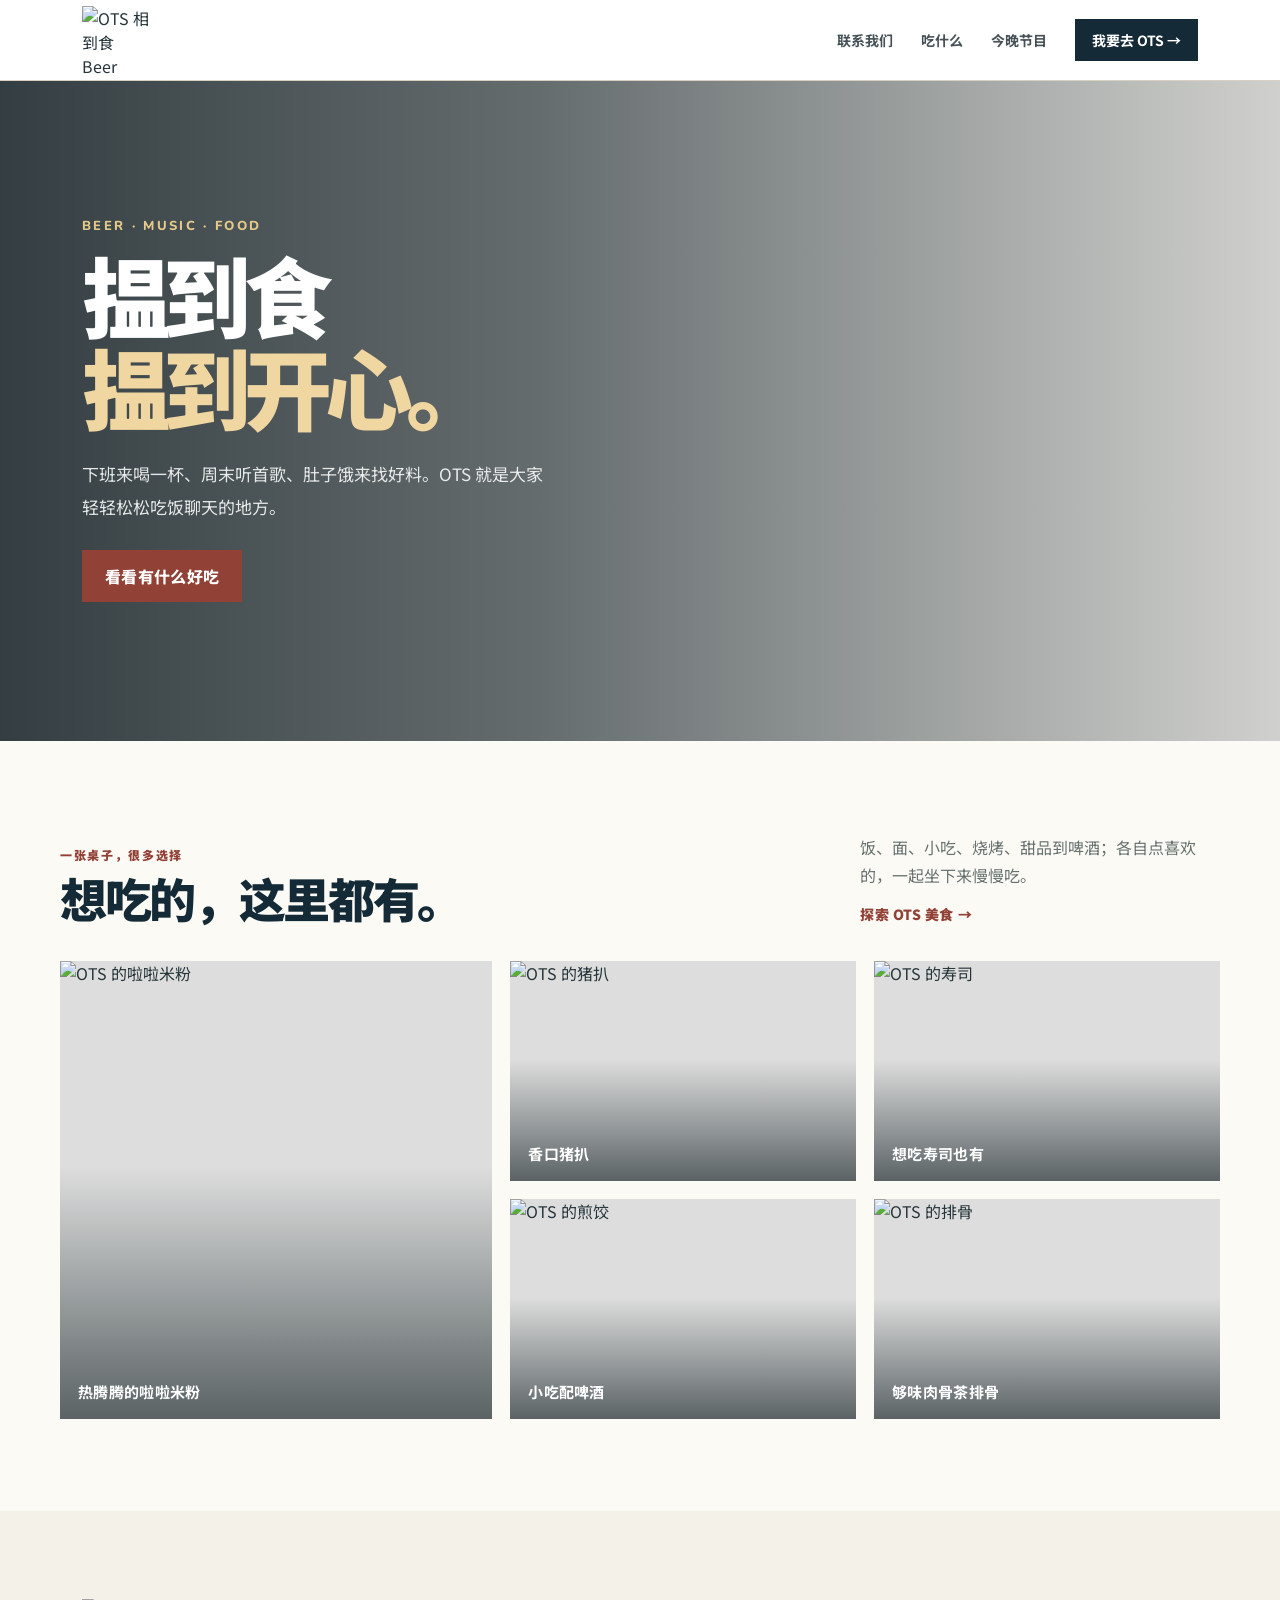
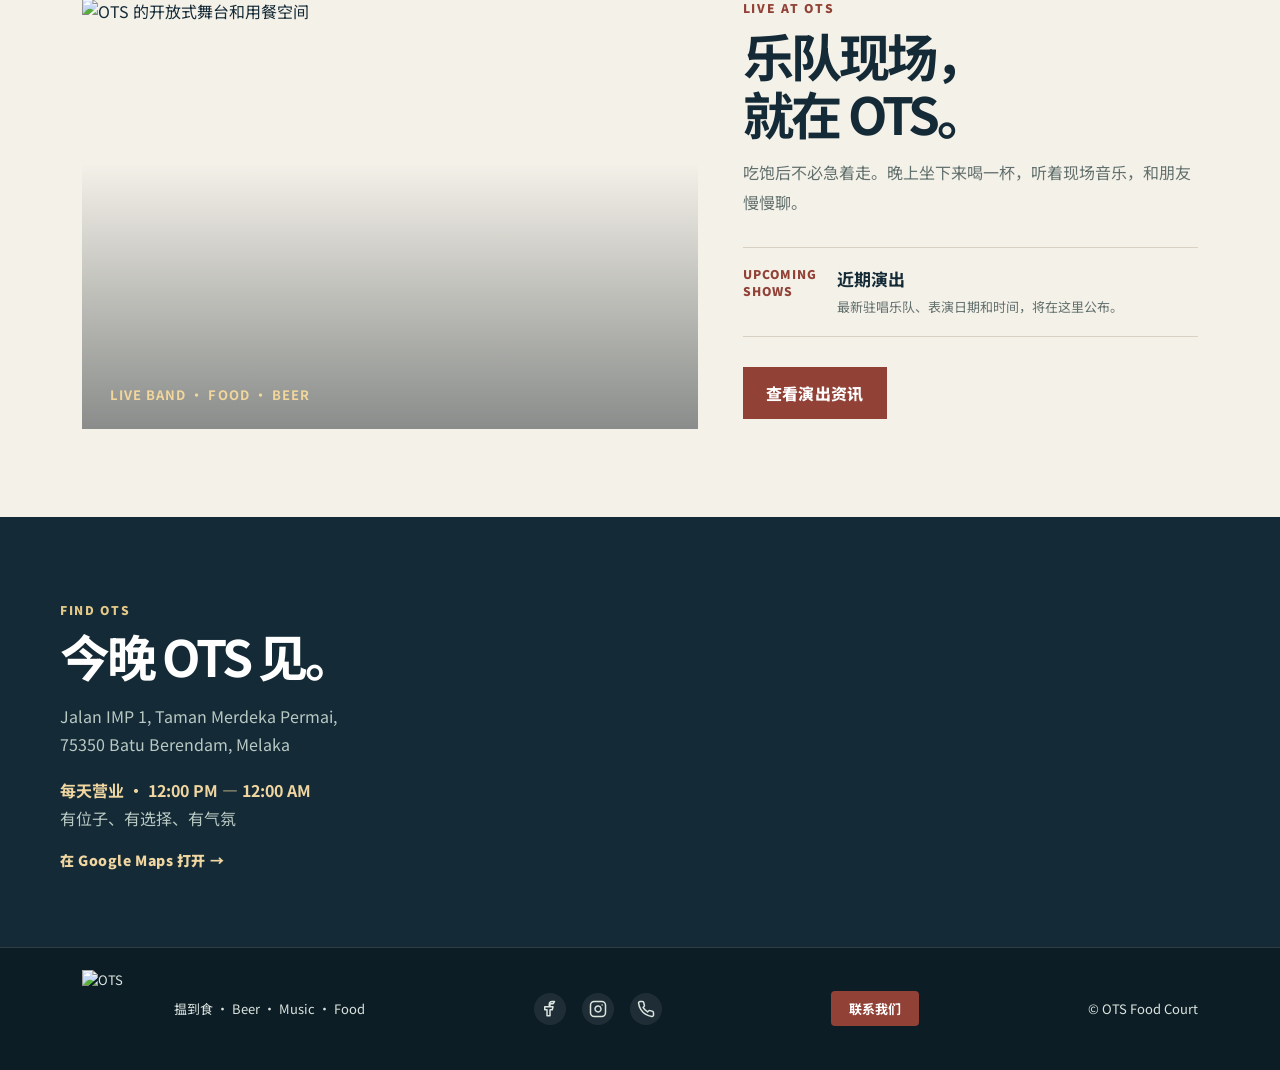
==== index.html @ ab7b9fbd "Add files via upload" ====
<!doctype html>
<html lang="zh-Hans">
<head>
  <meta charset="utf-8">
  <meta name="viewport" content="width=device-width, initial-scale=1">
  <meta name="description" content="OTS 揾到食 — Beer · Music · Food. Batu Berendam, Melaka.">
  <title>OTS 揾到食 | Beer · Music · Food</title>
  <link rel="preconnect" href="https://fonts.googleapis.com">
  <link rel="preconnect" href="https://fonts.gstatic.com" crossorigin>
  <link href="https://fonts.googleapis.com/css2?family=Noto+Sans+SC:wght@400;500;700;900&family=Nunito:wght@600;700;800;900&display=swap" rel="stylesheet">
  <style>
    :root{--navy:#142a36;--wine:#914136;--gold:#c69b58;--cream:#fcfaf5;--text:#26353a;--line:#d8d1c3}*{box-sizing:border-box}html{scroll-behavior:smooth}body{margin:0;background:var(--cream);color:var(--text);font-family:'Noto Sans SC','Nunito',sans-serif}a{text-decoration:none;color:inherit}.wrap{max-width:1160px;margin:auto;padding:0 22px}.top{background:#fff;border-bottom:1px solid var(--line)}.note{display:none}.nav{height:80px;display:flex;align-items:center;justify-content:space-between}.brand{width:118px;height:70px;overflow:hidden;display:block}.brand img{width:100%;height:100%;object-fit:cover;object-position:center 54%;mix-blend-mode:multiply}.links{display:flex;align-items:center;gap:28px;font-size:14px;font-weight:700;color:#465257}.visit{padding:11px 17px;background:var(--navy);color:#fff;transition:background .2s}.visit:hover{background:var(--wine)}.hero{min-height:660px;position:relative;display:flex;align-items:center;overflow:hidden;background:linear-gradient(90deg,rgba(8,21,27,.82) 0%,rgba(8,21,27,.62) 42%,rgba(8,21,27,.18) 100%),url('assets/ots-hero.webp') center/cover no-repeat}.hero-grid{width:100%;display:block}.hero-copy{max-width:665px;color:#fff;padding:65px 0}.hero-copy h1{margin:15px 0 0;font-size:clamp(54px,7vw,88px);line-height:1.04;letter-spacing:-.08em;font-weight:900;color:#fff}.hero-copy h1 span{color:#f0d6a0}.hero-copy p{font-size:17px;line-height:1.9;max-width:465px;margin:27px 0;color:rgba(255,255,255,.87)}.tagline{font:800 13px/1 'Nunito',sans-serif;letter-spacing:.18em;color:#e5c989}.tagline i{color:#e5c989;font-style:normal}.action{display:inline-block;padding:14px 23px;background:var(--wine);color:#fff;font-weight:800;letter-spacing:.02em}.action:hover{background:#af5143}.hero-photo{display:none}.section{padding:92px 0}.section-head{display:flex;align-items:end;justify-content:space-between;gap:25px;margin-bottom:34px}.kicker{font-size:12px;font-weight:900;color:var(--wine);letter-spacing:.14em}.section h2{font-size:clamp(32px,4vw,47px);line-height:1.2;letter-spacing:-.05em;margin:7px 0 0;font-weight:900;color:var(--navy)}.section-head p{max-width:360px;margin:0;color:#667270;line-height:1.75}.food-grid{display:grid;grid-template-columns:1.25fr 1fr 1fr;grid-template-rows:220px 220px;gap:18px}.food-card{position:relative;overflow:hidden;background:#ddd}.food-card:first-child{grid-row:span 2}.food-card img{height:100%;width:100%;object-fit:cover;transition:transform .35s}.food-card:hover img{transform:scale(1.04)}.food-card:after{content:'';position:absolute;inset:0;background:linear-gradient(0deg,rgba(10,23,27,.62),transparent 55%)}.food-card b{position:absolute;z-index:1;bottom:0;left:0;color:#fff;padding:17px 18px;font-size:15px;letter-spacing:.02em}.band{padding:62px 0;background:var(--navy);color:white;overflow:hidden}.band-inner{display:flex;justify-content:space-between;align-items:center;gap:30px}.band h2{font-size:clamp(31px,4vw,49px);line-height:1.14;margin:0;letter-spacing:-.06em}.band p{margin:12px 0 0;color:#bcd0cc;font-size:15px}.notes{display:flex;gap:12px;align-items:center;font:800 19px 'Nunito',sans-serif;white-space:nowrap;color:#eed49a}.notes span{font-size:22px;color:var(--gold)}.info{background:#f1eee6}.info-grid{display:grid;grid-template-columns:1fr 1fr 1fr;gap:18px}.info-card{background:var(--cream);border-top:3px solid var(--gold);padding:27px;min-height:190px}.info-card .icon{font:800 13px 'Nunito',sans-serif;letter-spacing:.1em;color:var(--wine)}.info-card h3{margin:15px 0 8px;font-size:20px;color:var(--navy)}.info-card p{margin:0;line-height:1.7;font-size:14px;color:#53615f}.info-card a{text-decoration:underline;font-weight:700;color:var(--wine)}footer{background:var(--navy);color:#dbe4df;padding:31px 0}.footer-inner{display:flex;justify-content:space-between;align-items:center;gap:18px;font-size:13px}.footer-logo{height:62px;width:103px;overflow:hidden;background:#fff}.footer-logo img{width:100%;height:100%;object-fit:cover;object-position:center 55%;mix-blend-mode:screen}@media(max-width:720px){.links a:not(.visit){display:none}.nav{height:75px}.brand{width:106px;height:62px}.hero{min-height:590px;background-position:58% center}.hero-copy{padding:50px 0}.hero-copy h1{font-size:61px}.section{padding:62px 0}.section-head{display:block}.section-head p{margin-top:16px}.food-grid{grid-template-columns:1fr 1fr;grid-template-rows:220px 160px 160px}.food-card:first-child{grid-column:span 2;grid-row:auto}.band{padding:48px 0}.band-inner{display:block}.notes{margin-top:22px}.info-grid{grid-template-columns:1fr}.footer-inner{display:block}.footer-inner span{display:block;margin-top:8px}}
    .food-more{margin-top:30px;display:flex;justify-content:space-between;align-items:center;gap:20px;padding-top:25px;border-top:1px solid var(--line)}.food-more p{margin:0;color:#63716e;font-size:14px}.text-link{font-size:14px;font-weight:900;color:var(--wine);letter-spacing:.04em}.text-link:hover{text-decoration:underline}.music-feature{background:var(--navy);color:#fff}.music-layout{display:grid;grid-template-columns:1.05fr .95fr;min-height:510px}.music-photo{position:relative;min-height:400px;overflow:hidden}.music-photo img{width:100%;height:100%;object-fit:cover}.music-photo:after{content:'';position:absolute;inset:0;background:linear-gradient(0deg,rgba(7,18,23,.45),transparent 62%)}.music-caption{position:absolute;z-index:1;bottom:25px;left:28px;font-size:13px;font-weight:700;letter-spacing:.08em;color:#f2d69c}.music-copy{display:flex;flex-direction:column;justify-content:center;padding:65px 10%}.music-copy .kicker{color:#e5c989}.music-copy h2{font-size:clamp(34px,4vw,52px);line-height:1.15;letter-spacing:-.06em;margin:11px 0 18px}.music-copy p{line-height:1.85;color:#c4d0cc;margin:0 0 28px}.music-copy .action{align-self:flex-start;background:#c69b58;color:var(--navy)}.music-copy .action:hover{background:#ead4a5}.map-footer{background:#eef0ea}.map-layout{display:grid;grid-template-columns:.85fr 1.15fr;min-height:430px}.map-copy{padding:66px max(22px,calc((100vw - 1160px)/2)) 58px; padding-right:50px;display:flex;flex-direction:column;justify-content:center}.map-copy h2{font-size:clamp(34px,4vw,50px);line-height:1.15;letter-spacing:-.06em;margin:9px 0 18px;color:var(--navy)}.map-copy p{line-height:1.75;color:#596763;margin:0 0 18px}.map-copy strong{color:var(--navy)}.map-frame{min-height:430px}.map-frame iframe{display:block;width:100%;height:100%;min-height:430px;border:0}.site-footer{background:var(--navy);color:#dbe4df;padding:27px 0}
    .site-footer .footer-inner{max-width:1160px;margin:auto;padding:0 22px;display:flex;justify-content:space-between;align-items:center;gap:18px;font-size:13px}.footer-brand{display:flex;align-items:center;gap:14px}.footer-social{display:flex;gap:16px;align-items:center}.social-link{display:inline-flex;align-items:center;justify-content:center;width:32px;height:32px;border-radius:50%;background:rgba(255,255,255,.08);transition:background .2s,transform .2s}.social-link:hover{background:rgba(255,255,255,.18);transform:scale(1.1)}.social-link svg{width:18px;height:18px}.contact-btn{display:inline-block;padding:8px 18px;background:var(--wine);color:#fff;font-size:13px;font-weight:700;border-radius:4px;transition:background .2s,transform .2s}.contact-btn:hover{background:#af5143;transform:translateY(-1px)}@media(max-width:720px){.food-more{align-items:flex-start;flex-direction:column}.music-layout,.map-layout{grid-template-columns:1fr}.music-copy{padding:55px 22px}.music-photo{min-height:330px}.map-copy{padding:55px 22px}.map-frame,.map-frame iframe{min-height:350px}.site-footer .footer-inner{display:flex;flex-direction:column;align-items:flex-start;gap:14px}.site-footer .footer-inner span{display:block;margin-top:8px}.footer-social{margin-top:4px}.contact-btn{margin-top:4px}}
    .music-feature{padding:88px 0;background:#f4f1e9;color:var(--navy)}.music-layout{max-width:1160px;margin:auto;padding:0 22px;grid-template-columns:1.15fr .85fr;gap:45px;min-height:0}.music-photo{min-height:430px}.music-copy{padding:0;display:block}.music-copy .kicker{color:var(--wine)}.music-copy h2{color:var(--navy);margin:10px 0 15px}.music-copy>p{color:#62706d;margin-bottom:25px}.music-copy .action{background:var(--wine);color:#fff;margin-top:30px}.music-copy .action:hover{background:var(--navy)}.event-list{border-top:1px solid var(--line);margin:30px 0 0}.event-item{display:grid;grid-template-columns:78px 1fr;gap:16px;padding:18px 0;border-bottom:1px solid var(--line)}.event-date{font-size:12px;font-weight:900;line-height:1.4;color:var(--wine);letter-spacing:.08em}.event-item h3{font-size:17px;margin:0 0 5px}.event-item p{font-size:13px;line-height:1.65;color:#62706d;margin:0}.section-head p .text-link{display:block;width:max-content;margin-top:13px}.map-footer{background:var(--navy)}.map-layout{grid-template-columns:.9fr 1.1fr}.map-copy h2{color:#fff}.map-copy p{color:#b9c9c3}.map-copy strong{color:#f0d6a0}.map-copy .kicker{color:#e5c989}.map-copy .text-link{color:#f0d6a0}.site-footer{background:#0d1d25;border-top:1px solid rgba(255,255,255,.14);padding:22px 0}.brand{width:68px;height:68px}.brand img{object-fit:contain;object-position:center;mix-blend-mode:normal}.footer-logo{width:78px;height:78px;background:transparent;overflow:visible}.footer-logo img{width:100%;height:100%;object-fit:contain;object-position:center;mix-blend-mode:normal!important}@media(max-width:720px){.brand{width:56px;height:56px}.music-feature{padding:60px 0}.music-layout{grid-template-columns:1fr;gap:30px}.music-photo{min-height:300px}.map-layout{grid-template-columns:1fr}.map-copy{padding:55px 22px}.map-frame,.map-frame iframe{min-height:350px}}
  </style>
</head>
<body>
  <header class="top" id="top">
    <div class="note">今天吃什么？来 OTS，大家揾到食！</div>
      <nav class="wrap nav">
        <a class="brand" href="#top" aria-label="OTS 揾到食">
          <img src="assets/ots-logo.png" alt="OTS 相到食 Beer Music Food">
        </a>
        <div class="links">
          <a href="contact.html">联系我们</a>
          <a href="#eat">吃什么</a>
          <a href="#vibes">今晚节目</a>
          <a class="visit" href="#find-us">我要去 OTS →</a>
        </div>
      </nav>
  </header>
  <main>
    <section class="hero"><div class="wrap hero-grid"><div class="hero-copy"><div class="tagline">BEER <i>·</i> MUSIC <i>·</i> FOOD</div><h1>揾到食<br><span>揾到开心。</span></h1><p>下班来喝一杯、周末听首歌、肚子饿来找好料。OTS 就是大家轻轻松松吃饭聊天的地方。</p><a class="action" href="#eat">看看有什么好吃</a></div><div class="hero-photo"><img src="https://lh3.googleusercontent.com/gps-cs-s/AHRPTWlxukBYQrbkqGFD1in56XNy8MVJnAfPngiOCVljeOxRqUBcQNX7Rr7zFG1txV2CgzL-0SYhvJ23G_VuZYo5z38P6uiOi8D_GfpE5IbSuiEyXQa51Egze5XdM8pTa1IWuCgRcRVZu_rxv0E=s1360-w1360-h1020-rw" alt="OTS Food Court 开放式用餐环境"><div class="photo-label">今晚，约在 OTS！</div></div></div></section>
    <section class="section wrap" id="eat"><div class="section-head"><div><div class="kicker">一张桌子，很多选择</div><h2>想吃的，这里都有。</h2></div><p>饭、面、小吃、烧烤、甜品到啤酒；各自点喜欢的，一起坐下来慢慢吃。<a class="text-link" href="food.html">探索 OTS 美食 →</a></p></div><div class="food-grid"><article class="food-card"><img src="https://chiefeater.com/wp-content/uploads/2023/11/ots_trading_foodcourt_nov2023_taikweefatt_03.jpg" alt="OTS 的啦啦米粉"><b>热腾腾的啦啦米粉</b></article><article class="food-card"><img src="https://chiefeater.com/wp-content/uploads/2023/11/ots_trading_foodcourt_nov2023_taikweefatt_04.jpg" alt="OTS 的猪扒"><b>香口猪扒</b></article><article class="food-card"><img src="assets/ots-sushi.webp" alt="OTS 的寿司"><b>想吃寿司也有</b></article><article class="food-card"><img src="https://chiefeater.com/wp-content/uploads/2023/11/ots_trading_foodcourt_nov2023_taikweefatt_06.jpg" alt="OTS 的煎饺"><b>小吃配啤酒</b></article><article class="food-card"><img src="https://chiefeater.com/wp-content/uploads/2023/11/ots_trading_foodcourt_nov2023_taikweefatt_07.jpg" alt="OTS 的排骨"><b>够味肉骨茶排骨</b></article></div></section>
    <section class="music-feature" id="vibes"><div class="music-layout"><div class="music-photo"><img src="assets/ots-band.png" alt="OTS 的开放式舞台和用餐空间"><div class="music-caption">LIVE BAND · FOOD · BEER</div></div><div class="music-copy"><div class="kicker">LIVE AT OTS</div><h2>乐队现场，<br>就在 OTS。</h2><p>吃饱后不必急着走。晚上坐下来喝一杯，听着现场音乐，和朋友慢慢聊。</p><div class="event-list"><div class="event-item"><div class="event-date">UPCOMING<br>SHOWS</div><div><h3>近期演出</h3><p>最新驻唱乐队、表演日期和时间，将在这里公布。</p></div></div></div><a class="action" href="music.html">查看演出资讯</a></div></div></section>
    <section class="map-footer" id="find-us"><div class="map-layout"><div class="map-copy"><div class="kicker">FIND OTS</div><h2>今晚 OTS 见。</h2><p>Jalan IMP 1, Taman Merdeka Permai,<br>75350 Batu Berendam, Melaka</p><p><strong>每天营业 · 12:00 PM — 12:00 AM</strong><br>有位子、有选择、有气氛</p><a class="text-link" href="https://maps.app.goo.gl/Sji7okdZKGk3TTWt8" target="_blank" rel="noopener">在 Google Maps 打开 →</a></div><div class="map-frame"><iframe src="https://www.google.com/maps/embed?pb=!1m18!1m12!1m3!1d3623.3712320043346!2d102.24365250000001!3d2.2484428999999997!2m3!1f0!2f0!3f0!3m2!1i1024!2i768!4f13.1!3m3!1m2!1s0x31d1f183f829afeb%3A0x82493affce638ac2!2sOTS%20Food%20Court%20Trading%20Merdeka%20Permai%20Sdn.%20Bhd.!5e1!3m2!1sen!2smy!4v1784203402226!5m2!1sen!2smy" title="OTS Food Court Location" allowfullscreen loading="lazy" referrerpolicy="strict-origin-when-cross-origin"></iframe></div></div></section>
  </main>
  <footer class="site-footer">
  <div class="footer-inner">
    <div class="footer-brand">
      <div class="footer-logo"><img src="assets/ots-logo.png" alt="OTS"></div>
      <span>揾到食 · Beer · Music · Food</span>
    </div>
    <div class="footer-social">
      <a class="social-link" href="https://www.facebook.com/OtsFoodFactory" target="_blank" rel="noopener" aria-label="Facebook">
        <svg xmlns="http://www.w3.org/2000/svg" width="20" height="20" viewBox="0 0 24 24" fill="none" stroke="#dbe4df" stroke-width="2" stroke-linecap="round" stroke-linejoin="round">
          <path d="M18 2h-3a4 4 0 0 0-4 4v3H5v4h3v8h4v-8h3l1-4h-4V6a1 1 0 0 1 1-1h3z"/>
        </svg>
      </a>
      <a class="social-link" href="https://www.instagram.com/ots_foodfactory/" target="_blank" rel="noopener" aria-label="Instagram">
        <svg xmlns="http://www.w3.org/2000/svg" width="20" height="20" viewBox="0 0 24 24" fill="none" stroke="#dbe4df" stroke-width="2" stroke-linecap="round" stroke-linejoin="round">
          <rect x="2" y="2" width="20" height="20" rx="5" ry="5"/>
          <path d="M16 11.37A4 4 0 1 1 12.63 8 4 4 0 0 1 16 11.37z"/>
          <line x1="17.5" y1="6.5" x2="17.51" y2="6.5"/>
        </svg>
      </a>
      <a class="social-link" href="tel:+60166655996" aria-label="Phone">
        <svg xmlns="http://www.w3.org/2000/svg" width="20" height="20" viewBox="0 0 24 24" fill="none" stroke="#dbe4df" stroke-width="2" stroke-linecap="round" stroke-linejoin="round">
          <path d="M22 16.92v3a2 2 0 0 1-2.18 2 19.79 19.79 0 0 1-8.63-3.07 19.5 19.5 0 0 1-6-6 19.79 19.79 0 0 1-3.07-8.67A2 2 0 0 1 4.11 2h3a2 2 0 0 1 2 1.72 12.84 12.84 0 0 0 .7 2.81 2 2 0 0 1-.45 2.11L8.09 9.91a16 16 0 0 0 6 6l1.27-1.27a2 2 0 0 1 2.11-.45 12.84 12.84 0 0 0 2.81.7A2 2 0 0 1 22 16.92z"/>
        </svg>
      </a>
    </div>
    <a class="contact-btn" href="contact.html">联系我们</a>
    <span>© OTS Food Court</span>
  </div>
</footer>
</body>
</html>
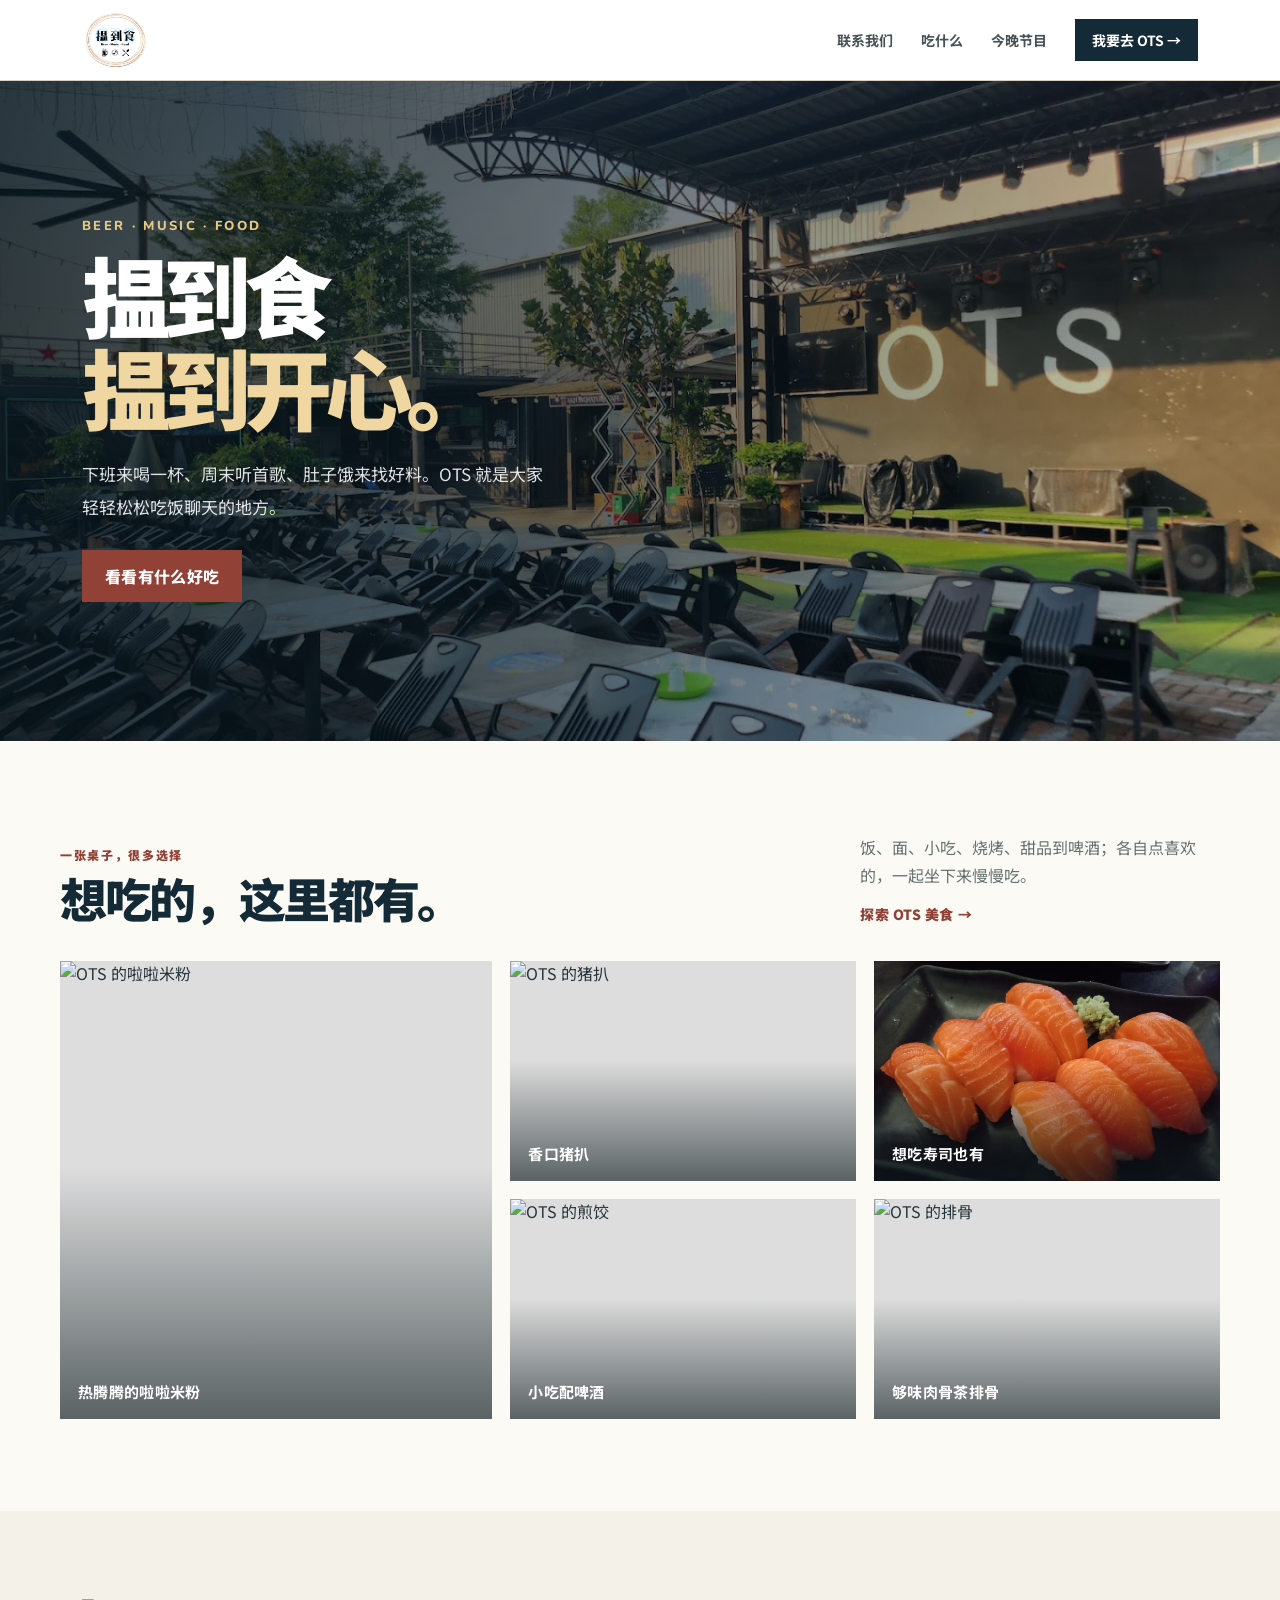
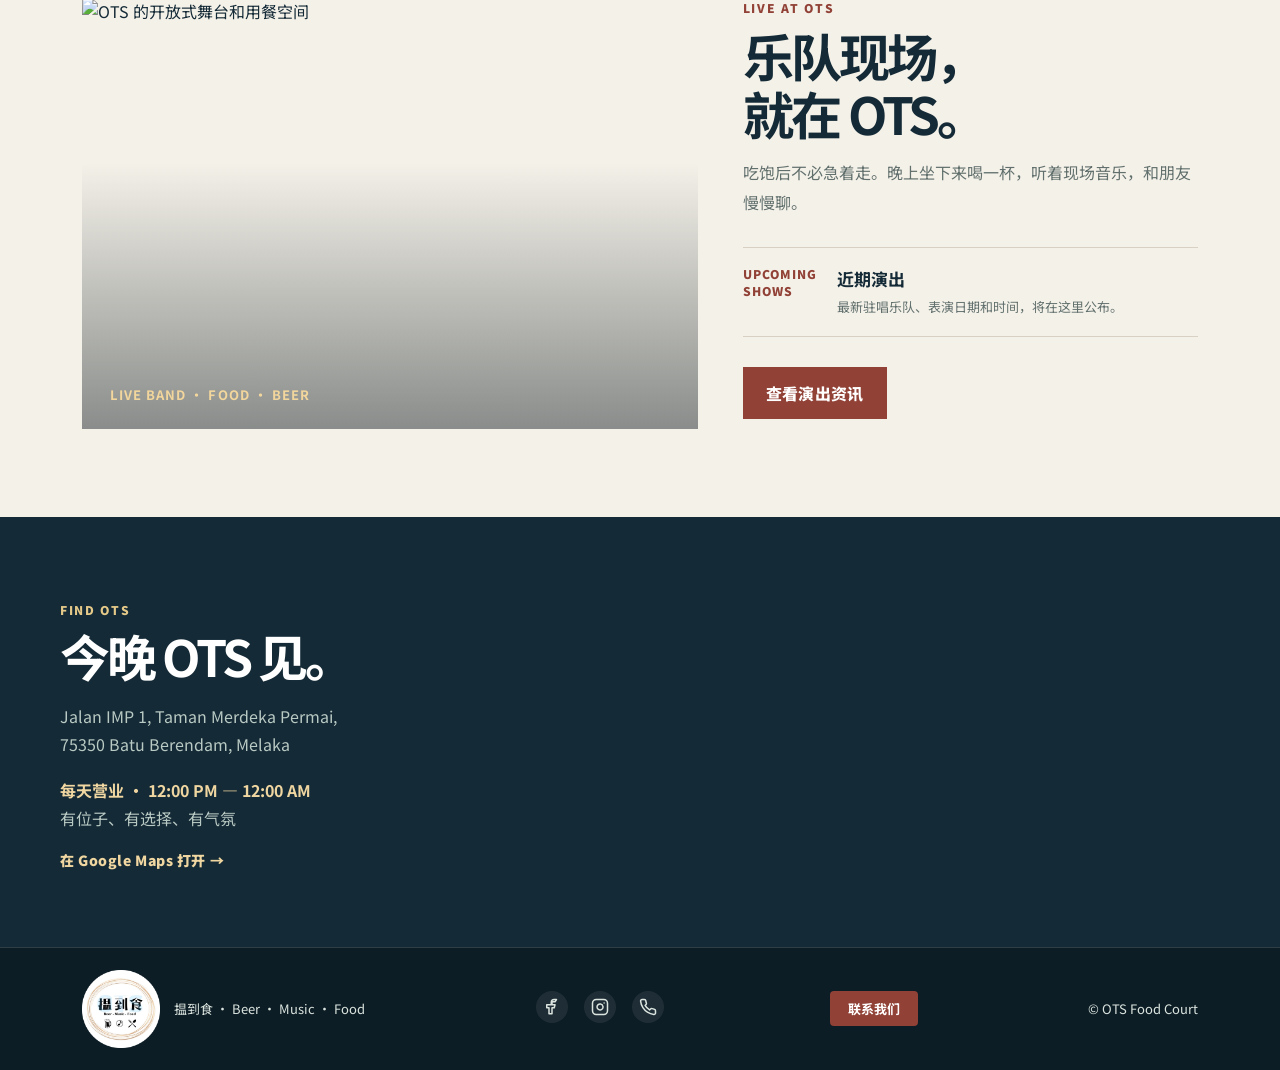
==== commit 1d4330c2: "Add files via upload" ====
--- a/index.html
+++ b/index.html
@@ -1,69 +1,114 @@
-<!doctype html>
+﻿<!doctype html>
 <html lang="zh-Hans">
-<head>
-  <meta charset="utf-8">
-  <meta name="viewport" content="width=device-width, initial-scale=1">
-  <meta name="description" content="OTS 揾到食 — Beer · Music · Food. Batu Berendam, Melaka.">
-  <title>OTS 揾到食 | Beer · Music · Food</title>
-  <link rel="preconnect" href="https://fonts.googleapis.com">
-  <link rel="preconnect" href="https://fonts.gstatic.com" crossorigin>
-  <link href="https://fonts.googleapis.com/css2?family=Noto+Sans+SC:wght@400;500;700;900&family=Nunito:wght@600;700;800;900&display=swap" rel="stylesheet">
-  <style>
-    :root{--navy:#142a36;--wine:#914136;--gold:#c69b58;--cream:#fcfaf5;--text:#26353a;--line:#d8d1c3}*{box-sizing:border-box}html{scroll-behavior:smooth}body{margin:0;background:var(--cream);color:var(--text);font-family:'Noto Sans SC','Nunito',sans-serif}a{text-decoration:none;color:inherit}.wrap{max-width:1160px;margin:auto;padding:0 22px}.top{background:#fff;border-bottom:1px solid var(--line)}.note{display:none}.nav{height:80px;display:flex;align-items:center;justify-content:space-between}.brand{width:118px;height:70px;overflow:hidden;display:block}.brand img{width:100%;height:100%;object-fit:cover;object-position:center 54%;mix-blend-mode:multiply}.links{display:flex;align-items:center;gap:28px;font-size:14px;font-weight:700;color:#465257}.visit{padding:11px 17px;background:var(--navy);color:#fff;transition:background .2s}.visit:hover{background:var(--wine)}.hero{min-height:660px;position:relative;display:flex;align-items:center;overflow:hidden;background:linear-gradient(90deg,rgba(8,21,27,.82) 0%,rgba(8,21,27,.62) 42%,rgba(8,21,27,.18) 100%),url('assets/ots-hero.webp') center/cover no-repeat}.hero-grid{width:100%;display:block}.hero-copy{max-width:665px;color:#fff;padding:65px 0}.hero-copy h1{margin:15px 0 0;font-size:clamp(54px,7vw,88px);line-height:1.04;letter-spacing:-.08em;font-weight:900;color:#fff}.hero-copy h1 span{color:#f0d6a0}.hero-copy p{font-size:17px;line-height:1.9;max-width:465px;margin:27px 0;color:rgba(255,255,255,.87)}.tagline{font:800 13px/1 'Nunito',sans-serif;letter-spacing:.18em;color:#e5c989}.tagline i{color:#e5c989;font-style:normal}.action{display:inline-block;padding:14px 23px;background:var(--wine);color:#fff;font-weight:800;letter-spacing:.02em}.action:hover{background:#af5143}.hero-photo{display:none}.section{padding:92px 0}.section-head{display:flex;align-items:end;justify-content:space-between;gap:25px;margin-bottom:34px}.kicker{font-size:12px;font-weight:900;color:var(--wine);letter-spacing:.14em}.section h2{font-size:clamp(32px,4vw,47px);line-height:1.2;letter-spacing:-.05em;margin:7px 0 0;font-weight:900;color:var(--navy)}.section-head p{max-width:360px;margin:0;color:#667270;line-height:1.75}.food-grid{display:grid;grid-template-columns:1.25fr 1fr 1fr;grid-template-rows:220px 220px;gap:18px}.food-card{position:relative;overflow:hidden;background:#ddd}.food-card:first-child{grid-row:span 2}.food-card img{height:100%;width:100%;object-fit:cover;transition:transform .35s}.food-card:hover img{transform:scale(1.04)}.food-card:after{content:'';position:absolute;inset:0;background:linear-gradient(0deg,rgba(10,23,27,.62),transparent 55%)}.food-card b{position:absolute;z-index:1;bottom:0;left:0;color:#fff;padding:17px 18px;font-size:15px;letter-spacing:.02em}.band{padding:62px 0;background:var(--navy);color:white;overflow:hidden}.band-inner{display:flex;justify-content:space-between;align-items:center;gap:30px}.band h2{font-size:clamp(31px,4vw,49px);line-height:1.14;margin:0;letter-spacing:-.06em}.band p{margin:12px 0 0;color:#bcd0cc;font-size:15px}.notes{display:flex;gap:12px;align-items:center;font:800 19px 'Nunito',sans-serif;white-space:nowrap;color:#eed49a}.notes span{font-size:22px;color:var(--gold)}.info{background:#f1eee6}.info-grid{display:grid;grid-template-columns:1fr 1fr 1fr;gap:18px}.info-card{background:var(--cream);border-top:3px solid var(--gold);padding:27px;min-height:190px}.info-card .icon{font:800 13px 'Nunito',sans-serif;letter-spacing:.1em;color:var(--wine)}.info-card h3{margin:15px 0 8px;font-size:20px;color:var(--navy)}.info-card p{margin:0;line-height:1.7;font-size:14px;color:#53615f}.info-card a{text-decoration:underline;font-weight:700;color:var(--wine)}footer{background:var(--navy);color:#dbe4df;padding:31px 0}.footer-inner{display:flex;justify-content:space-between;align-items:center;gap:18px;font-size:13px}.footer-logo{height:62px;width:103px;overflow:hidden;background:#fff}.footer-logo img{width:100%;height:100%;object-fit:cover;object-position:center 55%;mix-blend-mode:screen}@media(max-width:720px){.links a:not(.visit){display:none}.nav{height:75px}.brand{width:106px;height:62px}.hero{min-height:590px;background-position:58% center}.hero-copy{padding:50px 0}.hero-copy h1{font-size:61px}.section{padding:62px 0}.section-head{display:block}.section-head p{margin-top:16px}.food-grid{grid-template-columns:1fr 1fr;grid-template-rows:220px 160px 160px}.food-card:first-child{grid-column:span 2;grid-row:auto}.band{padding:48px 0}.band-inner{display:block}.notes{margin-top:22px}.info-grid{grid-template-columns:1fr}.footer-inner{display:block}.footer-inner span{display:block;margin-top:8px}}
-    .food-more{margin-top:30px;display:flex;justify-content:space-between;align-items:center;gap:20px;padding-top:25px;border-top:1px solid var(--line)}.food-more p{margin:0;color:#63716e;font-size:14px}.text-link{font-size:14px;font-weight:900;color:var(--wine);letter-spacing:.04em}.text-link:hover{text-decoration:underline}.music-feature{background:var(--navy);color:#fff}.music-layout{display:grid;grid-template-columns:1.05fr .95fr;min-height:510px}.music-photo{position:relative;min-height:400px;overflow:hidden}.music-photo img{width:100%;height:100%;object-fit:cover}.music-photo:after{content:'';position:absolute;inset:0;background:linear-gradient(0deg,rgba(7,18,23,.45),transparent 62%)}.music-caption{position:absolute;z-index:1;bottom:25px;left:28px;font-size:13px;font-weight:700;letter-spacing:.08em;color:#f2d69c}.music-copy{display:flex;flex-direction:column;justify-content:center;padding:65px 10%}.music-copy .kicker{color:#e5c989}.music-copy h2{font-size:clamp(34px,4vw,52px);line-height:1.15;letter-spacing:-.06em;margin:11px 0 18px}.music-copy p{line-height:1.85;color:#c4d0cc;margin:0 0 28px}.music-copy .action{align-self:flex-start;background:#c69b58;color:var(--navy)}.music-copy .action:hover{background:#ead4a5}.map-footer{background:#eef0ea}.map-layout{display:grid;grid-template-columns:.85fr 1.15fr;min-height:430px}.map-copy{padding:66px max(22px,calc((100vw - 1160px)/2)) 58px; padding-right:50px;display:flex;flex-direction:column;justify-content:center}.map-copy h2{font-size:clamp(34px,4vw,50px);line-height:1.15;letter-spacing:-.06em;margin:9px 0 18px;color:var(--navy)}.map-copy p{line-height:1.75;color:#596763;margin:0 0 18px}.map-copy strong{color:var(--navy)}.map-frame{min-height:430px}.map-frame iframe{display:block;width:100%;height:100%;min-height:430px;border:0}.site-footer{background:var(--navy);color:#dbe4df;padding:27px 0}
-    .site-footer .footer-inner{max-width:1160px;margin:auto;padding:0 22px;display:flex;justify-content:space-between;align-items:center;gap:18px;font-size:13px}.footer-brand{display:flex;align-items:center;gap:14px}.footer-social{display:flex;gap:16px;align-items:center}.social-link{display:inline-flex;align-items:center;justify-content:center;width:32px;height:32px;border-radius:50%;background:rgba(255,255,255,.08);transition:background .2s,transform .2s}.social-link:hover{background:rgba(255,255,255,.18);transform:scale(1.1)}.social-link svg{width:18px;height:18px}.contact-btn{display:inline-block;padding:8px 18px;background:var(--wine);color:#fff;font-size:13px;font-weight:700;border-radius:4px;transition:background .2s,transform .2s}.contact-btn:hover{background:#af5143;transform:translateY(-1px)}@media(max-width:720px){.food-more{align-items:flex-start;flex-direction:column}.music-layout,.map-layout{grid-template-columns:1fr}.music-copy{padding:55px 22px}.music-photo{min-height:330px}.map-copy{padding:55px 22px}.map-frame,.map-frame iframe{min-height:350px}.site-footer .footer-inner{display:flex;flex-direction:column;align-items:flex-start;gap:14px}.site-footer .footer-inner span{display:block;margin-top:8px}.footer-social{margin-top:4px}.contact-btn{margin-top:4px}}
-    .music-feature{padding:88px 0;background:#f4f1e9;color:var(--navy)}.music-layout{max-width:1160px;margin:auto;padding:0 22px;grid-template-columns:1.15fr .85fr;gap:45px;min-height:0}.music-photo{min-height:430px}.music-copy{padding:0;display:block}.music-copy .kicker{color:var(--wine)}.music-copy h2{color:var(--navy);margin:10px 0 15px}.music-copy>p{color:#62706d;margin-bottom:25px}.music-copy .action{background:var(--wine);color:#fff;margin-top:30px}.music-copy .action:hover{background:var(--navy)}.event-list{border-top:1px solid var(--line);margin:30px 0 0}.event-item{display:grid;grid-template-columns:78px 1fr;gap:16px;padding:18px 0;border-bottom:1px solid var(--line)}.event-date{font-size:12px;font-weight:900;line-height:1.4;color:var(--wine);letter-spacing:.08em}.event-item h3{font-size:17px;margin:0 0 5px}.event-item p{font-size:13px;line-height:1.65;color:#62706d;margin:0}.section-head p .text-link{display:block;width:max-content;margin-top:13px}.map-footer{background:var(--navy)}.map-layout{grid-template-columns:.9fr 1.1fr}.map-copy h2{color:#fff}.map-copy p{color:#b9c9c3}.map-copy strong{color:#f0d6a0}.map-copy .kicker{color:#e5c989}.map-copy .text-link{color:#f0d6a0}.site-footer{background:#0d1d25;border-top:1px solid rgba(255,255,255,.14);padding:22px 0}.brand{width:68px;height:68px}.brand img{object-fit:contain;object-position:center;mix-blend-mode:normal}.footer-logo{width:78px;height:78px;background:transparent;overflow:visible}.footer-logo img{width:100%;height:100%;object-fit:contain;object-position:center;mix-blend-mode:normal!important}@media(max-width:720px){.brand{width:56px;height:56px}.music-feature{padding:60px 0}.music-layout{grid-template-columns:1fr;gap:30px}.music-photo{min-height:300px}.map-layout{grid-template-columns:1fr}.map-copy{padding:55px 22px}.map-frame,.map-frame iframe{min-height:350px}}
-  </style>
-</head>
-<body>
-  <header class="top" id="top">
-    <div class="note">今天吃什么？来 OTS，大家揾到食！</div>
-      <nav class="wrap nav">
-        <a class="brand" href="#top" aria-label="OTS 揾到食">
-          <img src="assets/ots-logo.png" alt="OTS 相到食 Beer Music Food">
-        </a>
-        <div class="links">
-          <a href="contact.html">联系我们</a>
-          <a href="#eat">吃什么</a>
-          <a href="#vibes">今晚节目</a>
-          <a class="visit" href="#find-us">我要去 OTS →</a>
+  <head>
+    <meta charset="utf-8">
+    <meta name="viewport" content="width=device-width, initial-scale=1">
+    <meta name="description" content="OTS 揾到食 — Beer · Music · Food. Batu Berendam, Melaka.">
+    <title>OTS 揾到食 | Beer · Music · Food</title>
+    <link rel="icon" type="image/png" href="assets/ots-logo.png">
+    <link rel="preconnect" href="https://fonts.googleapis.com">
+    <link rel="preconnect" href="https://fonts.gstatic.com" crossorigin>
+    <link href="https://fonts.googleapis.com/css2?family=Noto+Sans+SC:wght@400;500;700;900&family=Nunito:wght@600;700;800;900&display=swap" rel="stylesheet">
+    <link rel="stylesheet" href="homepage.css">
+  </head>
+  <body>
+    <header class="top" id="top">
+      <div class="note">今天吃什么？来 OTS，大家揾到食！</div>
+        <nav class="wrap nav">
+          <a class="brand" href="#top" aria-label="OTS 揾到食">
+            <img src="assets/ots-logo.png" alt="OTS 相到食 Beer Music Food">
+          </a>
+          <div class="links">
+            <a href="contact.html" class="nav-tab">联系我们</a>
+            <a href="#eat" class="nav-tab">吃什么</a>
+            <a href="#vibes" class="nav-tab">今晚节目</a>
+            <a class="visit" href="#find-us">我要去 OTS →</a>
+          </div>
+        </nav>
+    </header>
+    <main>
+      <section class="hero">
+        <div class="wrap hero-grid">
+          <div class="hero-copy">
+            <div class="tagline">BEER <i>·</i> MUSIC <i>·</i> FOOD</div>
+            <h1>揾到食<br><span>揾到开心。</span></h1>
+            <p>下班来喝一杯、周末听首歌、肚子饿来找好料。OTS 就是大家轻轻松松吃饭聊天的地方。</p>
+            <a class="action" href="#eat">看看有什么好吃</a>
+          </div>
+          <div class="hero-photo">
+            <img src="https://lh3.googleusercontent.com/gps-cs-s/AHRPTWlxukBYQrbkqGFD1in56XNy8MVJnAfPngiOCVljeOxRqUBcQNX7Rr7zFG1txV2CgzL-0SYhvJ23G_VuZYo5z38P6uiOi8D_GfpE5IbSuiEyXQa51Egze5XdM8pTa1IWuCgRcRVZu_rxv0E=s1360-w1360-h1020-rw" alt="OTS Food Court 开放式用餐环境">
+            <div class="photo-label">今晚，约在 OTS！</div>
+          </div>
         </div>
-      </nav>
-  </header>
-  <main>
-    <section class="hero"><div class="wrap hero-grid"><div class="hero-copy"><div class="tagline">BEER <i>·</i> MUSIC <i>·</i> FOOD</div><h1>揾到食<br><span>揾到开心。</span></h1><p>下班来喝一杯、周末听首歌、肚子饿来找好料。OTS 就是大家轻轻松松吃饭聊天的地方。</p><a class="action" href="#eat">看看有什么好吃</a></div><div class="hero-photo"><img src="https://lh3.googleusercontent.com/gps-cs-s/AHRPTWlxukBYQrbkqGFD1in56XNy8MVJnAfPngiOCVljeOxRqUBcQNX7Rr7zFG1txV2CgzL-0SYhvJ23G_VuZYo5z38P6uiOi8D_GfpE5IbSuiEyXQa51Egze5XdM8pTa1IWuCgRcRVZu_rxv0E=s1360-w1360-h1020-rw" alt="OTS Food Court 开放式用餐环境"><div class="photo-label">今晚，约在 OTS！</div></div></div></section>
-    <section class="section wrap" id="eat"><div class="section-head"><div><div class="kicker">一张桌子，很多选择</div><h2>想吃的，这里都有。</h2></div><p>饭、面、小吃、烧烤、甜品到啤酒；各自点喜欢的，一起坐下来慢慢吃。<a class="text-link" href="food.html">探索 OTS 美食 →</a></p></div><div class="food-grid"><article class="food-card"><img src="https://chiefeater.com/wp-content/uploads/2023/11/ots_trading_foodcourt_nov2023_taikweefatt_03.jpg" alt="OTS 的啦啦米粉"><b>热腾腾的啦啦米粉</b></article><article class="food-card"><img src="https://chiefeater.com/wp-content/uploads/2023/11/ots_trading_foodcourt_nov2023_taikweefatt_04.jpg" alt="OTS 的猪扒"><b>香口猪扒</b></article><article class="food-card"><img src="assets/ots-sushi.webp" alt="OTS 的寿司"><b>想吃寿司也有</b></article><article class="food-card"><img src="https://chiefeater.com/wp-content/uploads/2023/11/ots_trading_foodcourt_nov2023_taikweefatt_06.jpg" alt="OTS 的煎饺"><b>小吃配啤酒</b></article><article class="food-card"><img src="https://chiefeater.com/wp-content/uploads/2023/11/ots_trading_foodcourt_nov2023_taikweefatt_07.jpg" alt="OTS 的排骨"><b>够味肉骨茶排骨</b></article></div></section>
-    <section class="music-feature" id="vibes"><div class="music-layout"><div class="music-photo"><img src="assets/ots-band.png" alt="OTS 的开放式舞台和用餐空间"><div class="music-caption">LIVE BAND · FOOD · BEER</div></div><div class="music-copy"><div class="kicker">LIVE AT OTS</div><h2>乐队现场，<br>就在 OTS。</h2><p>吃饱后不必急着走。晚上坐下来喝一杯，听着现场音乐，和朋友慢慢聊。</p><div class="event-list"><div class="event-item"><div class="event-date">UPCOMING<br>SHOWS</div><div><h3>近期演出</h3><p>最新驻唱乐队、表演日期和时间，将在这里公布。</p></div></div></div><a class="action" href="music.html">查看演出资讯</a></div></div></section>
-    <section class="map-footer" id="find-us"><div class="map-layout"><div class="map-copy"><div class="kicker">FIND OTS</div><h2>今晚 OTS 见。</h2><p>Jalan IMP 1, Taman Merdeka Permai,<br>75350 Batu Berendam, Melaka</p><p><strong>每天营业 · 12:00 PM — 12:00 AM</strong><br>有位子、有选择、有气氛</p><a class="text-link" href="https://maps.app.goo.gl/Sji7okdZKGk3TTWt8" target="_blank" rel="noopener">在 Google Maps 打开 →</a></div><div class="map-frame"><iframe src="https://www.google.com/maps/embed?pb=!1m18!1m12!1m3!1d3623.3712320043346!2d102.24365250000001!3d2.2484428999999997!2m3!1f0!2f0!3f0!3m2!1i1024!2i768!4f13.1!3m3!1m2!1s0x31d1f183f829afeb%3A0x82493affce638ac2!2sOTS%20Food%20Court%20Trading%20Merdeka%20Permai%20Sdn.%20Bhd.!5e1!3m2!1sen!2smy!4v1784203402226!5m2!1sen!2smy" title="OTS Food Court Location" allowfullscreen loading="lazy" referrerpolicy="strict-origin-when-cross-origin"></iframe></div></div></section>
-  </main>
-  <footer class="site-footer">
-  <div class="footer-inner">
-    <div class="footer-brand">
-      <div class="footer-logo"><img src="assets/ots-logo.png" alt="OTS"></div>
-      <span>揾到食 · Beer · Music · Food</span>
-    </div>
-    <div class="footer-social">
-      <a class="social-link" href="https://www.facebook.com/OtsFoodFactory" target="_blank" rel="noopener" aria-label="Facebook">
-        <svg xmlns="http://www.w3.org/2000/svg" width="20" height="20" viewBox="0 0 24 24" fill="none" stroke="#dbe4df" stroke-width="2" stroke-linecap="round" stroke-linejoin="round">
-          <path d="M18 2h-3a4 4 0 0 0-4 4v3H5v4h3v8h4v-8h3l1-4h-4V6a1 1 0 0 1 1-1h3z"/>
-        </svg>
-      </a>
-      <a class="social-link" href="https://www.instagram.com/ots_foodfactory/" target="_blank" rel="noopener" aria-label="Instagram">
-        <svg xmlns="http://www.w3.org/2000/svg" width="20" height="20" viewBox="0 0 24 24" fill="none" stroke="#dbe4df" stroke-width="2" stroke-linecap="round" stroke-linejoin="round">
-          <rect x="2" y="2" width="20" height="20" rx="5" ry="5"/>
-          <path d="M16 11.37A4 4 0 1 1 12.63 8 4 4 0 0 1 16 11.37z"/>
-          <line x1="17.5" y1="6.5" x2="17.51" y2="6.5"/>
-        </svg>
-      </a>
-      <a class="social-link" href="tel:+60166655996" aria-label="Phone">
-        <svg xmlns="http://www.w3.org/2000/svg" width="20" height="20" viewBox="0 0 24 24" fill="none" stroke="#dbe4df" stroke-width="2" stroke-linecap="round" stroke-linejoin="round">
-          <path d="M22 16.92v3a2 2 0 0 1-2.18 2 19.79 19.79 0 0 1-8.63-3.07 19.5 19.5 0 0 1-6-6 19.79 19.79 0 0 1-3.07-8.67A2 2 0 0 1 4.11 2h3a2 2 0 0 1 2 1.72 12.84 12.84 0 0 0 .7 2.81 2 2 0 0 1-.45 2.11L8.09 9.91a16 16 0 0 0 6 6l1.27-1.27a2 2 0 0 1 2.11-.45 12.84 12.84 0 0 0 2.81.7A2 2 0 0 1 22 16.92z"/>
-        </svg>
-      </a>
-    </div>
-    <a class="contact-btn" href="contact.html">联系我们</a>
-    <span>© OTS Food Court</span>
-  </div>
-</footer>
-</body>
+      </section>
+
+      <section class="section wrap" id="eat">
+        <div class="food-layout">
+          <div class="section-head">
+            <div>
+              <div class="kicker">一张桌子，很多选择</div>
+              <h2>想吃的，这里都有。</h2>
+            </div>
+            <p>饭、面、小吃、烧烤、甜品到啤酒；各自点喜欢的，一起坐下来慢慢吃。
+              <a class="text-link" href="food.html">探索 OTS 美食 →</a>
+            </p>
+          </div>
+          <div class="food-grid">
+            <article class="food-card">
+              <img src="https://chiefeater.com/wp-content/uploads/2023/11/ots_trading_foodcourt_nov2023_taikweefatt_03.jpg" alt="OTS 的啦啦米粉">
+              <b>热腾腾的啦啦米粉</b>
+            </article>
+            <article class="food-card">
+              <img src="https://chiefeater.com/wp-content/uploads/2023/11/ots_trading_foodcourt_nov2023_taikweefatt_04.jpg" alt="OTS 的猪扒">
+              <b>香口猪扒</b>
+            </article>
+            <article class="food-card">
+              <img src="assets/ots-sushi.webp" alt="OTS 的寿司">
+              <b>想吃寿司也有</b>
+            </article>
+            <article class="food-card">
+              <img src="https://chiefeater.com/wp-content/uploads/2023/11/ots_trading_foodcourt_nov2023_taikweefatt_06.jpg" alt="OTS 的煎饺">
+              <b>小吃配啤酒</b>
+            </article>
+            <article class="food-card">
+              <img src="https://chiefeater.com/wp-content/uploads/2023/11/ots_trading_foodcourt_nov2023_taikweefatt_07.jpg" alt="OTS 的排骨">
+              <b>够味肉骨茶排骨</b>
+            </article>
+          </div>
+        </div>
+      </section>
+      
+      <section class="music-feature" id="vibes"><div class="music-layout"><div class="music-photo"><img src="assets/ots-band.png" alt="OTS 的开放式舞台和用餐空间"><div class="music-caption">LIVE BAND · FOOD · BEER</div></div><div class="music-copy"><div class="kicker">LIVE AT OTS</div><h2>乐队现场，<br>就在 OTS。</h2><p>吃饱后不必急着走。晚上坐下来喝一杯，听着现场音乐，和朋友慢慢聊。</p><div class="event-list"><div class="event-item"><div class="event-date">UPCOMING<br>SHOWS</div><div><h3>近期演出</h3><p>最新驻唱乐队、表演日期和时间，将在这里公布。</p></div></div></div><a class="action" href="music.html">查看演出资讯</a></div></div></section>
+      <section class="map-footer" id="find-us"><div class="map-layout"><div class="map-copy"><div class="kicker">FIND OTS</div><h2>今晚 OTS 见。</h2><p>Jalan IMP 1, Taman Merdeka Permai,<br>75350 Batu Berendam, Melaka</p><p><strong>每天营业 · 12:00 PM — 12:00 AM</strong><br>有位子、有选择、有气氛</p><a class="text-link" href="https://maps.app.goo.gl/Sji7okdZKGk3TTWt8" target="_blank" rel="noopener">在 Google Maps 打开 →</a></div><div class="map-frame"><iframe src="https://www.google.com/maps/embed?pb=!1m18!1m12!1m3!1d3623.3712320043346!2d102.24365250000001!3d2.2484428999999997!2m3!1f0!2f0!3f0!3m2!1i1024!2i768!4f13.1!3m3!1m2!1s0x31d1f183f829afeb%3A0x82493affce638ac2!2sOTS%20Food%20Court%20Trading%20Merdeka%20Permai%20Sdn.%20Bhd.!5e1!3m2!1sen!2smy!4v1784203402226!5m2!1sen!2smy" title="OTS Food Court Location" allowfullscreen loading="lazy" referrerpolicy="strict-origin-when-cross-origin"></iframe></div></div></section>
+    </main>
+    <footer class="site-footer">
+      <div class="footer-inner">
+        <div class="footer-brand">
+          <div class="footer-logo"><img src="assets/ots-logo.png" alt="OTS"></div>
+          <span>揾到食 · Beer · Music · Food</span>
+        </div>
+        <div class="footer-social">
+          <a class="social-link" href="https://www.facebook.com/OtsFoodFactory" target="_blank" rel="noopener" aria-label="Facebook">
+            <svg xmlns="http://www.w3.org/2000/svg" width="20" height="20" viewBox="0 0 24 24" fill="none" stroke="#dbe4df" stroke-width="2" stroke-linecap="round" stroke-linejoin="round">
+              <path d="M18 2h-3a4 4 0 0 0-4 4v3H5v4h3v8h4v-8h3l1-4h-4V6a1 1 0 0 1 1-1h3z"/>
+            </svg>
+          </a>
+          <a class="social-link" href="https://www.instagram.com/ots_foodfactory/" target="_blank" rel="noopener" aria-label="Instagram">
+            <svg xmlns="http://www.w3.org/2000/svg" width="20" height="20" viewBox="0 0 24 24" fill="none" stroke="#dbe4df" stroke-width="2" stroke-linecap="round" stroke-linejoin="round">
+              <rect x="2" y="2" width="20" height="20" rx="5" ry="5"/>
+              <path d="M16 11.37A4 4 0 1 1 12.63 8 4 4 0 0 1 16 11.37z"/>
+              <line x1="17.5" y1="6.5" x2="17.51" y2="6.5"/>
+            </svg>
+          </a>
+          <a class="social-link" href="tel:+60166655996" aria-label="Phone">
+            <svg xmlns="http://www.w3.org/2000/svg" width="20" height="20" viewBox="0 0 24 24" fill="none" stroke="#dbe4df" stroke-width="2" stroke-linecap="round" stroke-linejoin="round">
+              <path d="M22 16.92v3a2 2 0 0 1-2.18 2 19.79 19.79 0 0 1-8.63-3.07 19.5 19.5 0 0 1-6-6 19.79 19.79 0 0 1-3.07-8.67A2 2 0 0 1 4.11 2h3a2 2 0 0 1 2 1.72 12.84 12.84 0 0 0 .7 2.81 2 2 0 0 1-.45 2.11L8.09 9.91a16 16 0 0 0 6 6l1.27-1.27a2 2 0 0 1 2.11-.45 12.84 12.84 0 0 0 2.81.7A2 2 0 0 1 22 16.92z"/>
+            </svg>
+          </a>
+          <a class="contact-btn" href="contact.html">联系我们</a>
+        </div>
+        <span>© OTS Food Court</span>
+      </div>
+    </footer>
+  </body>
 </html>
--- a/homepage.css
+++ b/homepage.css
@@ -0,0 +1,463 @@
+:root{
+    --navy:#142a36;
+    --wine:#914136;
+    --gold:#c69b58;
+    --cream:#fcfaf5;
+    --text:#26353a;
+    --line:#d8d1c3
+}
+
+*{
+    box-sizing:border-box
+}
+
+html{
+    scroll-behavior:smooth
+}
+
+body{
+    margin:0;background:var(--cream);
+    color:var(--text);
+    font-family:'Noto Sans SC','Nunito',sans-serif
+}
+
+a{
+    text-decoration:none;color:inherit
+}
+
+.wrap{
+    max-width:1160px;
+    margin:auto;
+    padding:0 22px
+}
+
+.top{
+    background:#fff;
+    border-bottom:1px solid var(--line)
+}
+
+.note{
+    display:none
+}
+
+.nav{
+    height:80px;
+    display:flex;
+    align-items:center;
+    justify-content:space-between
+}
+
+.brand{
+    width:118px;
+    height:70px;
+    overflow:hidden;
+    display:block
+}
+
+.brand img{
+    width:100%;
+    height:100%;
+    object-fit:cover;
+    object-position:center 54%;
+    mix-blend-mode:multiply
+}
+
+.links{
+    display:flex;
+    align-items:center;
+    gap:28px;
+    font-size:14px;
+    font-weight:700;
+    color:#465257
+}
+
+.visit{
+    padding:11px 17px;
+    background:var(--navy);
+    color:#fff;
+    transition:background .2s
+}
+
+.visit:hover{
+    background:var(--wine)
+}
+
+.hero{
+    min-height:660px;
+    position:relative;
+    display:flex;
+    align-items:center;
+    overflow:hidden;
+    background:linear-gradient(90deg,rgba(8,21,27,.82) 0%,rgba(8,21,27,.62) 42%,rgba(8,21,27,.18) 100%),url('assets/ots-hero.webp') center/cover no-repeat
+}
+
+.hero-grid{
+    width:100%;display:block
+}
+
+.hero-copy{
+    max-width:665px;
+    color:#fff;padding:65px 0
+}
+
+.hero-copy h1{
+    margin:15px 0 0;
+    font-size:clamp(54px,7vw,88px);
+    line-height:1.04;
+    letter-spacing:-.08em;
+    font-weight:900;
+    color:#fff
+}
+
+.hero-copy h1 span{
+    color:#f0d6a0
+}
+
+.hero-copy p{
+    font-size:17px;
+    line-height:1.9;
+    max-width:465px;
+    margin:27px 0;
+    color:rgba(255,255,255,.87)
+}
+
+.tagline{
+    font:800 13px/1 'Nunito',sans-serif;letter-spacing:.18em;color:#e5c989
+}
+
+.tagline i{
+    color:#e5c989;font-style:normal
+}
+
+.action{
+    display:inline-block;
+    padding:14px 23px;
+    background:var(--wine);
+    color:#fff;
+    font-weight:800;
+    letter-spacing:.02em
+}
+
+.action:hover{background:#af5143}
+
+.hero-photo{display:none}
+
+.section{padding:92px 0}
+
+.section-head{
+    display:flex;
+    align-items:end;
+    justify-content:space-between;
+    gap:25px;
+    margin-bottom:34px
+}
+
+.kicker{
+    font-size:12px;
+    font-weight:900;
+    color:var(--wine);
+    letter-spacing:.14em
+}
+
+.section h2{
+    font-size:clamp(32px,4vw,47px);
+    line-height:1.2;
+    letter-spacing:-.05em;margin:7px 0 0;font-weight:900;color:var(--navy)
+}
+
+.section-head p{
+    max-width:360px;
+    margin:0;
+    color:#667270;
+    line-height:1.75
+}
+
+.food-grid{
+    display:grid;
+    grid-template-columns:1.25fr 1fr 1fr;
+    grid-template-rows:220px 220px;
+    gap:18px
+}
+
+.food-card{
+    position:relative;
+    overflow:hidden;
+    background:#ddd
+}
+
+.food-card:first-child{grid-row:span 2}
+
+.food-card img{height:100%;width:100%;object-fit:cover;transition:transform .35s}
+
+.food-card:hover img{transform:scale(1.04)}
+
+.food-card:after{
+    content:'';
+    position:absolute;
+    inset:0;
+    background:linear-gradient(0deg,rgba(10,23,27,.62),transparent 55%)
+}
+
+.food-card b{
+    position:absolute;
+    z-index:1;
+    bottom:0;
+    left:0;
+    color:#fff;
+    padding:17px 18px;font-size:15px;
+    letter-spacing:.02em
+}
+
+.band{padding:62px 0;background:var(--navy);color:white;overflow:hidden}
+
+.band-inner{display:flex;justify-content:space-between;align-items:center;gap:30px}
+
+.band h2{font-size:clamp(31px,4vw,49px);line-height:1.14;margin:0;letter-spacing:-.06em}
+
+.band p{margin:12px 0 0;color:#bcd0cc;font-size:15px}
+
+.notes{
+    display:flex;
+    gap:12px;
+    align-items:center;
+    font:800 19px 'Nunito',sans-serif;
+    white-space:nowrap;
+    color:#eed49a
+}
+
+.notes span{font-size:22px;color:var(--gold)}
+
+.info{background:#f1eee6}
+
+.info-grid{display:grid;grid-template-columns:1fr 1fr 1fr;gap:18px}
+
+.info-card{background:var(--cream);border-top:3px solid var(--gold);padding:27px;min-height:190px}
+
+.info-card .icon{font:800 13px 'Nunito',sans-serif;letter-spacing:.1em;color:var(--wine)}
+
+.info-card h3{margin:15px 0 8px;font-size:20px;color:var(--navy)}
+
+.info-card p{margin:0;line-height:1.7;font-size:14px;color:#53615f}
+
+.info-card a{text-decoration:underline;font-weight:700;color:var(--wine)}
+
+footer{background:var(--navy);color:#dbe4df;padding:31px 0}
+
+.footer-inner{display:flex;justify-content:space-between;align-items:center;gap:18px;font-size:13px}
+
+.footer-logo{height:62px;width:103px;overflow:hidden;background:#fff}
+
+.footer-logo img{width:100%;height:100%;object-fit:cover;object-position:center 55%;mix-blend-mode:screen}
+
+@media(max-width:720px){
+    .links a:not(.visit){display:none}
+    .nav{height:75px}
+    .brand{width:106px;height:62px}
+    .hero{min-height:590px;background-position:58% center}
+    .hero-copy{padding:50px 0}.hero-copy h1{font-size:61px}
+    .section{padding:62px 0}.section-head{display:block}
+    .section-head p{margin-top:16px}
+    .food-grid{grid-template-columns:1fr 1fr;grid-template-rows:220px 160px 160px}
+    .food-card:first-child{grid-column:span 2;grid-row:auto}
+    .band{padding:48px 0}
+    .band-inner{display:block}
+    .notes{margin-top:22px}
+    .info-grid{grid-template-columns:1fr}
+    .footer-inner{display:block}
+    .footer-inner span{display:block;margin-top:8px}
+    .food-layout {
+        padding: 0 26px !important;
+    }
+}
+
+.food-more{
+    margin-top:30px;
+    display:flex;
+    justify-content:space-between;
+    align-items:center;
+    gap:20px;
+    padding-top:25px;
+    border-top:1px solid var(--line)
+}
+
+.food-more p{margin:0;color:#63716e;font-size:14px}
+
+.text-link{font-size:14px;font-weight:900;color:var(--wine);letter-spacing:.04em}
+
+.text-link:hover{text-decoration:underline}
+
+.music-feature{background:var(--navy);color:#fff}
+
+.music-layout{display:grid;grid-template-columns:1.05fr .95fr;min-height:510px}
+
+.music-photo{position:relative;min-height:400px;overflow:hidden}
+
+.music-photo img{width:100%;height:100%;object-fit:cover}
+
+.music-photo:after{
+    content:'';
+    position:absolute;
+    inset:0;
+    background:linear-gradient(0deg,rgba(7,18,23,.45),transparent 62%)
+}
+
+.music-caption{
+    position:absolute;
+    z-index:1;
+    bottom:25px;
+    left:28px;
+    font-size:13px;
+    font-weight:700;
+    letter-spacing:.08em;color:#f2d69c
+}
+
+.music-copy{display:flex;flex-direction:column;justify-content:center;padding:65px 10%}
+
+.music-copy .kicker{color:#e5c989}
+
+.music-copy h2{font-size:clamp(34px,4vw,52px);line-height:1.15;letter-spacing:-.06em;margin:11px 0 18px}
+
+.music-copy p{line-height:1.85;color:#c4d0cc;margin:0 0 28px}
+
+.music-copy .action{align-self:flex-start;background:#c69b58;color:var(--navy)}
+
+.music-copy .action:hover{background:#ead4a5}
+
+.map-footer{background:#eef0ea}
+
+.map-layout{display:grid;grid-template-columns:.85fr 1.15fr;min-height:430px}
+
+.map-copy{padding:66px max(22px,calc((100vw - 1160px)/2)) 58px; padding-right:50px;display:flex;flex-direction:column;justify-content:center}
+
+.map-copy h2{font-size:clamp(34px,4vw,50px);line-height:1.15;letter-spacing:-.06em;margin:9px 0 18px;color:var(--navy)}
+
+.map-copy p{line-height:1.75;color:#596763;margin:0 0 18px}.map-copy strong{color:var(--navy)}
+
+.map-frame{min-height:430px}
+
+.map-frame iframe{display:block;width:100%;height:100%;min-height:430px;border:0}
+
+.site-footer{background:var(--navy);color:#dbe4df;padding:27px 0}
+
+.site-footer .footer-inner{max-width:1160px;margin:auto;padding:0 22px;display:flex;justify-content:space-between;align-items:center;gap:18px;font-size:13px}
+
+.footer-brand{display:flex;align-items:center;gap:14px}
+
+.footer-social{display:flex;gap:16px;align-items:center；}
+
+.social-link{display:inline-flex;align-items:center;justify-content:center;width:32px;height:32px;border-radius:50%;background:rgba(255,255,255,.08);transition:background .2s,transform .2s}
+
+.social-link:hover{background:rgba(255,255,255,.18);transform:scale(1.1)}
+
+.social-link svg{width:18px;height:18px}
+
+.contact-btn{display:inline-block;padding:8px 18px;background:var(--wine);color:#fff;font-size:13px;font-weight:700;border-radius:4px;transition:background .2s,transform .2s}
+
+.footer-social .contact-btn {
+    margin-left: 150px; 
+}
+
+.contact-btn:hover{background:#af5143;transform:translateY(-1px)}@media(max-width:720px){
+    .food-more{align-items:flex-start;flex-direction:column}
+    .music-layout,.map-layout{grid-template-columns:1fr}
+    .music-copy{padding:55px 22px}
+    .music-photo{min-height:330px}
+    .map-copy{padding:55px 22px}
+    .map-frame,.map-frame iframe{min-height:350px}
+    .site-footer .footer-inner{display:flex;flex-direction:column;align-items:flex-start;gap:14px}
+    .site-footer .footer-inner span{display:block;margin-top:8px}
+    .footer-social{margin-top:4px}
+    .contact-btn{margin-top:4px}
+}
+
+.music-feature{padding:88px 0;background:#f4f1e9;color:var(--navy)}
+
+.music-layout{max-width:1160px;margin:auto;padding:0 22px;grid-template-columns:1.15fr .85fr;gap:45px;min-height:0}
+
+.music-photo{min-height:430px}.music-copy{padding:0;display:block}.music-copy .kicker{color:var(--wine)}
+
+.music-copy h2{color:var(--navy);margin:10px 0 15px}.music-copy>p{color:#62706d;margin-bottom:25px}
+
+.music-copy .action{background:var(--wine);color:#fff;margin-top:30px}
+
+.music-copy .action:hover{background:var(--navy)}
+
+.event-list{border-top:1px solid var(--line);margin:30px 0 0}
+
+.event-item{
+    display:grid;
+    grid-template-columns:78px 1fr;
+    gap:16px;padding:18px 0;
+    border-bottom:1px solid var(--line)
+}
+
+.event-date{font-size:12px;font-weight:900;line-height:1.4;color:var(--wine);letter-spacing:.08em}
+
+.event-item h3{font-size:17px;margin:0 0 5px}
+
+.event-item p{font-size:13px;line-height:1.65;color:#62706d;margin:0}
+
+.section-head p .text-link{display:block;width:max-content;margin-top:13px}
+
+.map-footer{background:var(--navy)}
+
+.map-layout{grid-template-columns:.9fr 1.1fr}
+
+.map-copy h2{color:#fff}
+
+.map-copy p{color:#b9c9c3}
+
+.map-copy strong{color:#f0d6a0}
+
+.map-copy .kicker{color:#e5c989}
+
+.map-copy .text-link{color:#f0d6a0}
+
+.site-footer{background:#0d1d25;border-top:1px solid rgba(255,255,255,.14);padding:22px 0}
+
+.brand{width:68px;height:68px}
+
+.brand img{object-fit:contain;object-position:center;mix-blend-mode:normal}
+
+.footer-logo{width:78px;height:78px;background:transparent;overflow:visible}
+
+.footer-logo img{width:100%;height:100%;object-fit:contain;object-position:center;mix-blend-mode:normal!important}@media(max-width:720px){
+    .brand{width:56px;height:56px}
+    .music-feature{padding:60px 0}
+    .music-layout{grid-template-columns:1fr;gap:30px}
+    .music-photo{min-height:300px}
+    .map-layout{grid-template-columns:1fr}
+    .map-copy{padding:55px 22px}
+    .map-frame,.map-frame iframe{min-height:350px}
+}
+
+.nav-tab:hover {
+    color: #914136;
+}
+
+.nav-tab:hover::after {
+    transform: scaleX(1);
+    transform-origin: bottom left;
+}
+
+
+@media (max-width: 720px) {
+    .site-footer .footer-inner {
+        display: flex;
+        flex-direction: column;
+        align-items: flex-start;
+        gap: 16px;
+    }
+
+    .footer-social {
+        display: flex;
+        flex-direction: row;
+        align-items: center;
+        gap: 16px;          
+        margin-top: 0;      
+    }
+
+    .site-footer .footer-inner .contact-btn {
+        margin-top: 0;     
+    }
+}
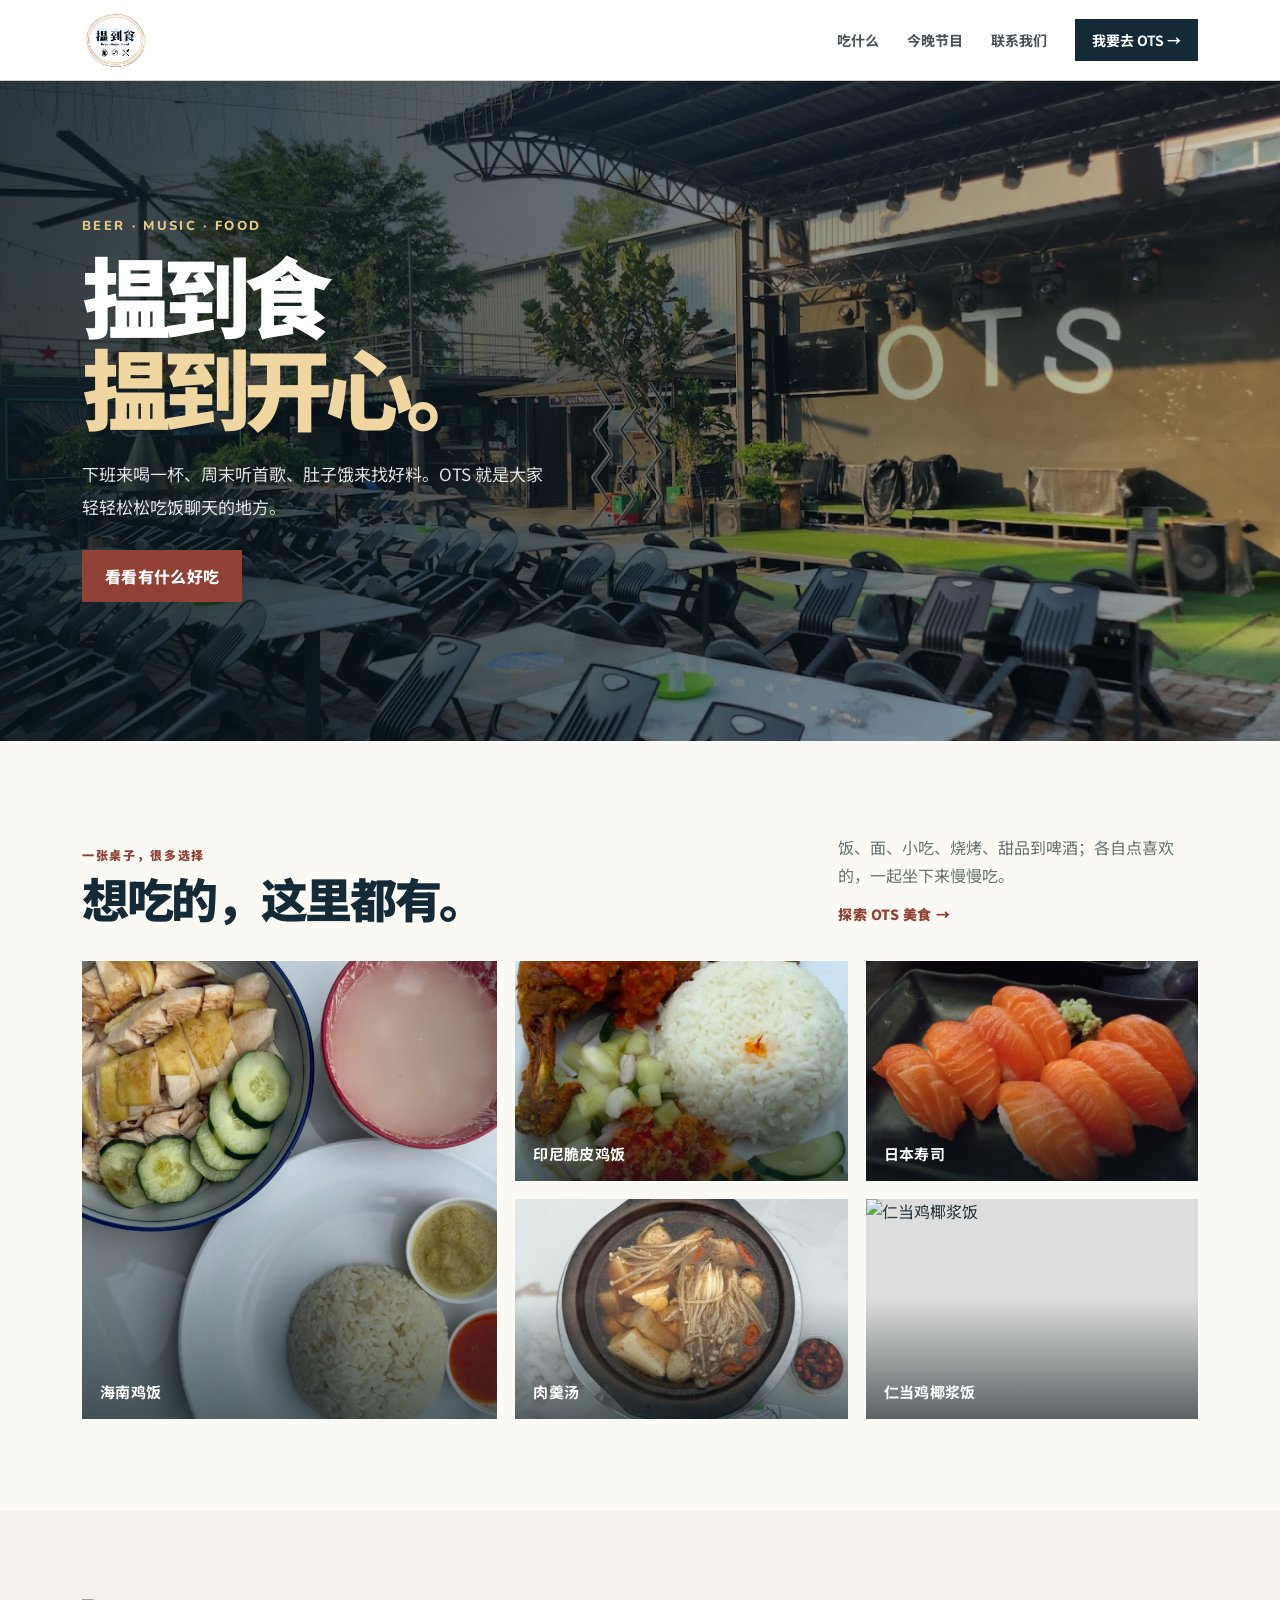
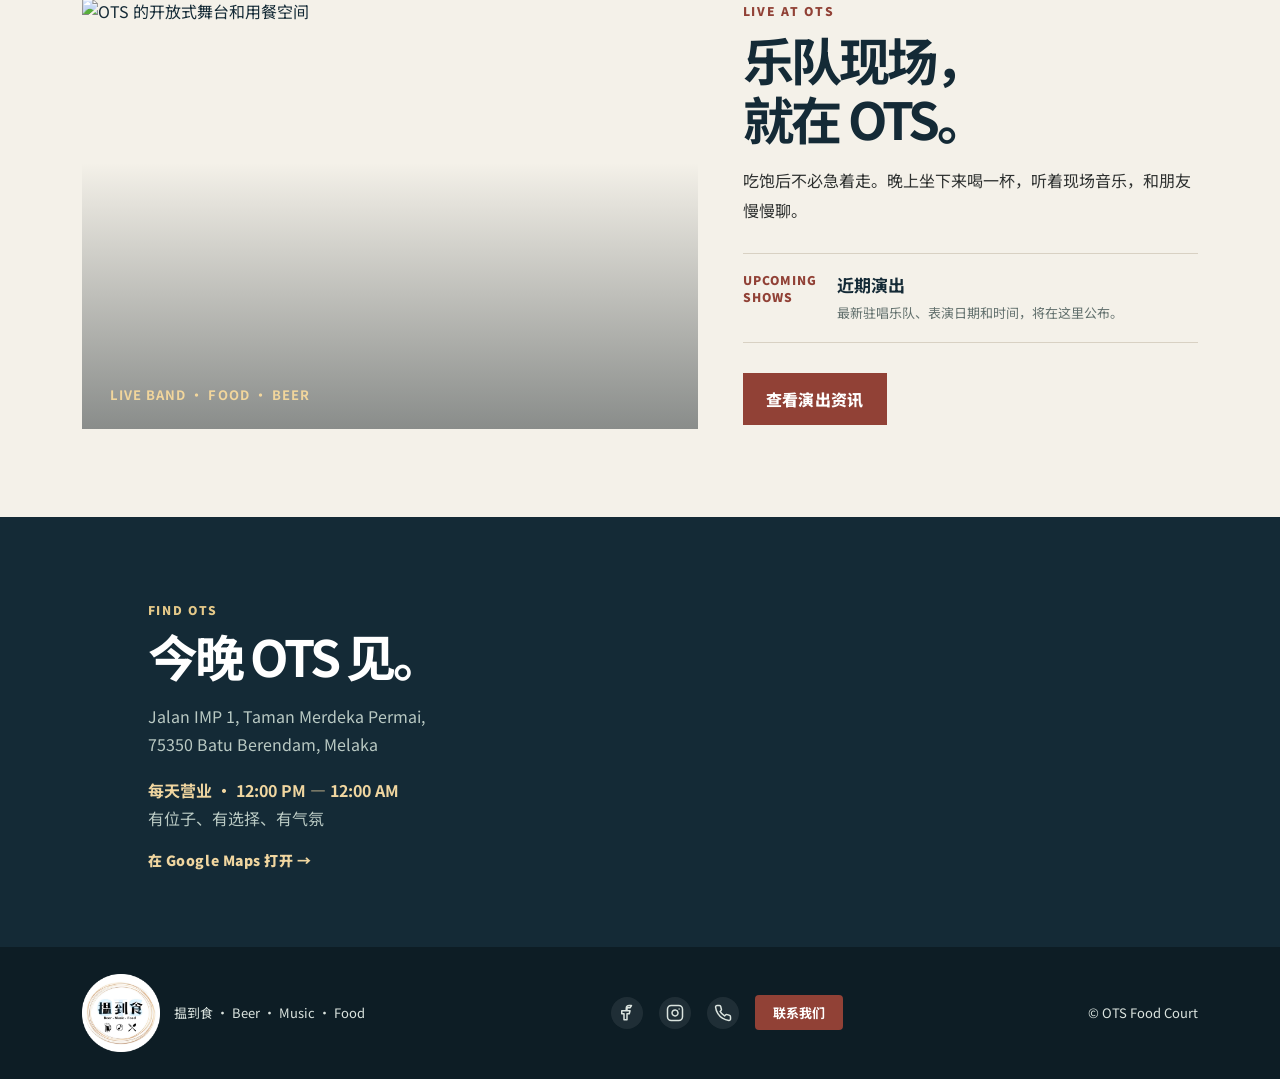
==== commit 65b1264c: "initial commit" ====
--- a/index.html
+++ b/index.html
@@ -1,114 +1,249 @@
-﻿<!doctype html>
-<html lang="zh-Hans">
-  <head>
-    <meta charset="utf-8">
-    <meta name="viewport" content="width=device-width, initial-scale=1">
-    <meta name="description" content="OTS 揾到食 — Beer · Music · Food. Batu Berendam, Melaka.">
-    <title>OTS 揾到食 | Beer · Music · Food</title>
-    <link rel="icon" type="image/png" href="assets/ots-logo.png">
-    <link rel="preconnect" href="https://fonts.googleapis.com">
-    <link rel="preconnect" href="https://fonts.gstatic.com" crossorigin>
-    <link href="https://fonts.googleapis.com/css2?family=Noto+Sans+SC:wght@400;500;700;900&family=Nunito:wght@600;700;800;900&display=swap" rel="stylesheet">
-    <link rel="stylesheet" href="homepage.css">
-  </head>
-  <body>
-    <header class="top" id="top">
-      <div class="note">今天吃什么？来 OTS，大家揾到食！</div>
-        <nav class="wrap nav">
-          <a class="brand" href="#top" aria-label="OTS 揾到食">
-            <img src="assets/ots-logo.png" alt="OTS 相到食 Beer Music Food">
-          </a>
-          <div class="links">
-            <a href="contact.html" class="nav-tab">联系我们</a>
-            <a href="#eat" class="nav-tab">吃什么</a>
-            <a href="#vibes" class="nav-tab">今晚节目</a>
-            <a class="visit" href="#find-us">我要去 OTS →</a>
-          </div>
-        </nav>
-    </header>
-    <main>
-      <section class="hero">
-        <div class="wrap hero-grid">
-          <div class="hero-copy">
-            <div class="tagline">BEER <i>·</i> MUSIC <i>·</i> FOOD</div>
-            <h1>揾到食<br><span>揾到开心。</span></h1>
-            <p>下班来喝一杯、周末听首歌、肚子饿来找好料。OTS 就是大家轻轻松松吃饭聊天的地方。</p>
-            <a class="action" href="#eat">看看有什么好吃</a>
-          </div>
-          <div class="hero-photo">
-            <img src="https://lh3.googleusercontent.com/gps-cs-s/AHRPTWlxukBYQrbkqGFD1in56XNy8MVJnAfPngiOCVljeOxRqUBcQNX7Rr7zFG1txV2CgzL-0SYhvJ23G_VuZYo5z38P6uiOi8D_GfpE5IbSuiEyXQa51Egze5XdM8pTa1IWuCgRcRVZu_rxv0E=s1360-w1360-h1020-rw" alt="OTS Food Court 开放式用餐环境">
-            <div class="photo-label">今晚，约在 OTS！</div>
-          </div>
-        </div>
-      </section>
-
-      <section class="section wrap" id="eat">
-        <div class="food-layout">
-          <div class="section-head">
-            <div>
-              <div class="kicker">一张桌子，很多选择</div>
-              <h2>想吃的，这里都有。</h2>
-            </div>
-            <p>饭、面、小吃、烧烤、甜品到啤酒；各自点喜欢的，一起坐下来慢慢吃。
-              <a class="text-link" href="food.html">探索 OTS 美食 →</a>
-            </p>
-          </div>
-          <div class="food-grid">
-            <article class="food-card">
-              <img src="https://chiefeater.com/wp-content/uploads/2023/11/ots_trading_foodcourt_nov2023_taikweefatt_03.jpg" alt="OTS 的啦啦米粉">
-              <b>热腾腾的啦啦米粉</b>
-            </article>
-            <article class="food-card">
-              <img src="https://chiefeater.com/wp-content/uploads/2023/11/ots_trading_foodcourt_nov2023_taikweefatt_04.jpg" alt="OTS 的猪扒">
-              <b>香口猪扒</b>
-            </article>
-            <article class="food-card">
-              <img src="assets/ots-sushi.webp" alt="OTS 的寿司">
-              <b>想吃寿司也有</b>
-            </article>
-            <article class="food-card">
-              <img src="https://chiefeater.com/wp-content/uploads/2023/11/ots_trading_foodcourt_nov2023_taikweefatt_06.jpg" alt="OTS 的煎饺">
-              <b>小吃配啤酒</b>
-            </article>
-            <article class="food-card">
-              <img src="https://chiefeater.com/wp-content/uploads/2023/11/ots_trading_foodcourt_nov2023_taikweefatt_07.jpg" alt="OTS 的排骨">
-              <b>够味肉骨茶排骨</b>
-            </article>
-          </div>
-        </div>
-      </section>
-      
-      <section class="music-feature" id="vibes"><div class="music-layout"><div class="music-photo"><img src="assets/ots-band.png" alt="OTS 的开放式舞台和用餐空间"><div class="music-caption">LIVE BAND · FOOD · BEER</div></div><div class="music-copy"><div class="kicker">LIVE AT OTS</div><h2>乐队现场，<br>就在 OTS。</h2><p>吃饱后不必急着走。晚上坐下来喝一杯，听着现场音乐，和朋友慢慢聊。</p><div class="event-list"><div class="event-item"><div class="event-date">UPCOMING<br>SHOWS</div><div><h3>近期演出</h3><p>最新驻唱乐队、表演日期和时间，将在这里公布。</p></div></div></div><a class="action" href="music.html">查看演出资讯</a></div></div></section>
-      <section class="map-footer" id="find-us"><div class="map-layout"><div class="map-copy"><div class="kicker">FIND OTS</div><h2>今晚 OTS 见。</h2><p>Jalan IMP 1, Taman Merdeka Permai,<br>75350 Batu Berendam, Melaka</p><p><strong>每天营业 · 12:00 PM — 12:00 AM</strong><br>有位子、有选择、有气氛</p><a class="text-link" href="https://maps.app.goo.gl/Sji7okdZKGk3TTWt8" target="_blank" rel="noopener">在 Google Maps 打开 →</a></div><div class="map-frame"><iframe src="https://www.google.com/maps/embed?pb=!1m18!1m12!1m3!1d3623.3712320043346!2d102.24365250000001!3d2.2484428999999997!2m3!1f0!2f0!3f0!3m2!1i1024!2i768!4f13.1!3m3!1m2!1s0x31d1f183f829afeb%3A0x82493affce638ac2!2sOTS%20Food%20Court%20Trading%20Merdeka%20Permai%20Sdn.%20Bhd.!5e1!3m2!1sen!2smy!4v1784203402226!5m2!1sen!2smy" title="OTS Food Court Location" allowfullscreen loading="lazy" referrerpolicy="strict-origin-when-cross-origin"></iframe></div></div></section>
-    </main>
-    <footer class="site-footer">
-      <div class="footer-inner">
-        <div class="footer-brand">
-          <div class="footer-logo"><img src="assets/ots-logo.png" alt="OTS"></div>
-          <span>揾到食 · Beer · Music · Food</span>
-        </div>
-        <div class="footer-social">
-          <a class="social-link" href="https://www.facebook.com/OtsFoodFactory" target="_blank" rel="noopener" aria-label="Facebook">
-            <svg xmlns="http://www.w3.org/2000/svg" width="20" height="20" viewBox="0 0 24 24" fill="none" stroke="#dbe4df" stroke-width="2" stroke-linecap="round" stroke-linejoin="round">
-              <path d="M18 2h-3a4 4 0 0 0-4 4v3H5v4h3v8h4v-8h3l1-4h-4V6a1 1 0 0 1 1-1h3z"/>
-            </svg>
-          </a>
-          <a class="social-link" href="https://www.instagram.com/ots_foodfactory/" target="_blank" rel="noopener" aria-label="Instagram">
-            <svg xmlns="http://www.w3.org/2000/svg" width="20" height="20" viewBox="0 0 24 24" fill="none" stroke="#dbe4df" stroke-width="2" stroke-linecap="round" stroke-linejoin="round">
-              <rect x="2" y="2" width="20" height="20" rx="5" ry="5"/>
-              <path d="M16 11.37A4 4 0 1 1 12.63 8 4 4 0 0 1 16 11.37z"/>
-              <line x1="17.5" y1="6.5" x2="17.51" y2="6.5"/>
-            </svg>
-          </a>
-          <a class="social-link" href="tel:+60166655996" aria-label="Phone">
-            <svg xmlns="http://www.w3.org/2000/svg" width="20" height="20" viewBox="0 0 24 24" fill="none" stroke="#dbe4df" stroke-width="2" stroke-linecap="round" stroke-linejoin="round">
-              <path d="M22 16.92v3a2 2 0 0 1-2.18 2 19.79 19.79 0 0 1-8.63-3.07 19.5 19.5 0 0 1-6-6 19.79 19.79 0 0 1-3.07-8.67A2 2 0 0 1 4.11 2h3a2 2 0 0 1 2 1.72 12.84 12.84 0 0 0 .7 2.81 2 2 0 0 1-.45 2.11L8.09 9.91a16 16 0 0 0 6 6l1.27-1.27a2 2 0 0 1 2.11-.45 12.84 12.84 0 0 0 2.81.7A2 2 0 0 1 22 16.92z"/>
-            </svg>
-          </a>
-          <a class="contact-btn" href="contact.html">联系我们</a>
-        </div>
-        <span>© OTS Food Court</span>
-      </div>
-    </footer>
-  </body>
-</html>
+﻿<!doctype html>
+<html lang="zh-Hans">
+
+<head>
+  <meta charset="utf-8">
+  <meta name="viewport" content="width=device-width, initial-scale=1">
+  <meta name="description" content="OTS 揾到食 — Beer · Music · Food. Batu Berendam, Melaka.">
+  <title>OTS 揾到食 | Beer · Music · Food</title>
+  <link rel="icon" type="image/png" href="assets/ots-logo.png">
+  <link rel="preconnect" href="https://fonts.googleapis.com">
+  <link rel="preconnect" href="https://fonts.gstatic.com" crossorigin>
+  <link href="https://fonts.googleapis.com/css2?family=Noto+Sans+SC:wght@400;500;700;900&family=Nunito:wght@600;700;800;900&display=swap" rel="stylesheet">
+  <link rel="stylesheet" href="style.css">
+  <link rel="stylesheet" href="homepage.css">
+</head>
+
+<body>
+  <!-- ===== HEADER ===== -->
+  <header class="top" id="top">
+    <nav class="wrap nav">
+      <div class="nav-left">
+        <button class="hamburger" id="menuBtn" aria-label="菜单">
+          <span></span>
+          <span></span>
+          <span></span>
+        </button>
+        <a class="brand" href="index.html" aria-label="OTS 揾到食">
+          <img src="assets/ots-logo.png" alt="OTS 揾到食 Beer Music Food">
+        </a>
+      </div>
+      <div class="links">
+        <a href="food.html" class="nav-tab">吃什么</a>
+        <a href="music.html" class="nav-tab">今晚节目</a>
+        <a href="contact.html" class="nav-tab">联系我们</a>
+        <a class="visit" href="#find-us">我要去 OTS &rarr;</a>
+      </div>
+      <div class="nav-visit-mobile"><a class="visit" href="#find-us">我要去 OTS &rarr;</a></div>
+    </nav>
+  </header>
+
+  <!-- ===== MOBILE MENU ===== -->
+  <div class="mobile-menu" id="mobileMenu">
+    <button class="mobile-close" onclick="closeMobileMenu()" aria-label="关闭菜单"></button>
+    <div class="mobile-menu-inner">
+      <a href="food.html">吃什么</a>
+      <a href="music.html">今晚节目</a>
+      <a href="contact.html">联系我们</a>
+      <a class="visit" href="#find-us">我要去 OTS &rarr;</a>
+      <div class="mobile-social">
+        <a href="https://www.facebook.com/OtsFoodFactory" target="_blank" rel="noopener" aria-label="Facebook">
+          <svg xmlns="http://www.w3.org/2000/svg" viewBox="0 0 24 24">
+            <path d="M18 2h-3a4 4 0 0 0-4 4v3H5v4h3v8h4v-8h3l1-4h-4V6a1 1 0 0 1 1-1h3z"/>
+          </svg>
+        </a>
+        <a href="https://www.instagram.com/ots_foodfactory/" target="_blank" rel="noopener" aria-label="Instagram">
+          <svg xmlns="http://www.w3.org/2000/svg" viewBox="0 0 24 24">
+            <rect x="2" y="2" width="20" height="20" rx="5" ry="5"/>
+            <path d="M16 11.37A4 4 0 1 1 12.63 8 4 4 0 0 1 16 11.37z"/>
+            <line x1="17.5" y1="6.5" x2="17.51" y2="6.5"/>
+          </svg>
+        </a>
+        <a href="tel:+60166655996" aria-label="Phone">
+          <svg xmlns="http://www.w3.org/2000/svg" viewBox="0 0 24 24">
+            <path d="M22 16.92v3a2 2 0 0 1-2.18 2 19.79 19.79 0 0 1-8.63-3.07 19.5 19.5 0 0 1-6-6 19.79 19.79 0 0 1-3.07-8.67A2 2 0 0 1 4.11 2h3a2 2 0 0 1 2 1.72 12.84 12.84 0 0 0 .7 2.81 2 2 0 0 1-.45 2.11L8.09 9.91a16 16 0 0 0 6 6l1.27-1.27a2 2 0 0 1 2.11-.45 12.84 12.84 0 0 0 2.81.7A2 2 0 0 1 22 16.92z"/>
+          </svg>
+        </a>
+      </div>
+    </div>
+  </div>
+
+  <!-- ===== MAIN CONTENT ===== -->
+  <main>
+    <section class="hero">
+      <div class="wrap hero-grid">
+        <div class="hero-copy">
+          <div class="tagline">BEER · MUSIC · FOOD</div>
+          <h1>揾到食<br><span>揾到开心。</span></h1>
+          <p>下班来喝一杯、周末听首歌、肚子饿来找好料。OTS 就是大家轻轻松松吃饭聊天的地方。</p>
+          <a class="action" href="#eat">看看有什么好吃</a>
+        </div>
+      </div>
+    </section>
+
+    <section class="section wrap" id="eat">
+      <div class="food-layout">
+        <div class="section-head">
+          <div>
+            <div class="kicker">一张桌子，很多选择</div>
+            <h2>想吃的，这里都有。</h2>
+          </div>
+          <p>饭、面、小吃、烧烤、甜品到啤酒；各自点喜欢的，一起坐下来慢慢吃。
+            <a class="text-link" href="food.html">探索 OTS 美食 →</a>
+          </p>
+        </div>
+        <div class="food-grid">
+          <article class="food-card">
+            <img src="assets/chicken-rice.jpeg" alt="海南鸡饭">
+            <b>海南鸡饭</b>
+          </article>
+          <article class="food-card">
+            <img src="assets/ayam-penyet.jpeg" alt="印尼脆皮鸡饭">
+            <b>印尼脆皮鸡饭</b>
+          </article>
+          <article class="food-card">
+            <img src="assets/ots-sushi.webp" alt="寿司">
+            <b>日本寿司</b>
+          </article>
+          <article class="food-card">
+            <img src="assets/rou-geng-tang.jpeg" alt="肉羹汤">
+            <b>肉羹汤</b>
+          </article>
+          <article class="food-card">
+            <img src="assets/nasi-lemak.jpeg" alt="仁当鸡椰浆饭">
+            <b>仁当鸡椰浆饭</b>
+          </article>
+        </div>
+      </div>
+    </section>
+
+    <section class="music-feature" id="vibes">
+      <div class="music-layout">
+        <div class="music-photo">
+          <img src="assets/ots-band.png" alt="OTS 的开放式舞台和用餐空间">
+          <div class="music-caption">LIVE BAND · FOOD · BEER</div>
+        </div>
+        <div class="music-copy">
+          <div class="kicker">LIVE AT OTS</div>
+          <h2>乐队现场，<br>就在 OTS。</h2>
+          <p>吃饱后不必急着走。晚上坐下来喝一杯，听着现场音乐，和朋友慢慢聊。</p>
+          <div class="event-list">
+            <div class="event-item">
+              <div class="event-date">UPCOMING<br>SHOWS</div>
+              <div>
+                <h3>近期演出</h3>
+                <p>最新驻唱乐队、表演日期和时间，将在这里公布。</p>
+              </div>
+            </div>
+          </div>
+          <a class="action" href="music.html">查看演出资讯</a>
+        </div>
+      </div>
+    </section>
+
+    <section class="map-footer" id="find-us">
+      <div class="map-layout">
+        <div class="map-copy">
+          <div class="kicker">FIND OTS</div>
+          <h2>今晚 OTS 见。</h2>
+          <p>Jalan IMP 1, Taman Merdeka Permai,<br>75350 Batu Berendam, Melaka</p>
+          <p><strong>每天营业 · 12:00 PM — 12:00 AM</strong><br>有位子、有选择、有气氛</p>
+          <a class="text-link" href="https://maps.app.goo.gl/Sji7okdZKGk3TTWt8"
+             target="_blank" rel="noopener">在 Google Maps 打开 →</a>
+        </div>
+        <div class="map-frame">
+          <iframe
+            src="https://www.google.com/maps/embed?pb=!1m18!1m12!1m3!1d3623.3712320043346!2d102.24365250000001!3d2.2484428999999997!2m3!1f0!2f0!3f0!3m2!1i1024!2i768!4f13.1!3m3!1m2!1s0x31d1f183f829afeb%3A0x82493affce638ac2!2sOTS%20Food%20Court%20Trading%20Merdeka%20Permai%20Sdn.%20Bhd.!5e1!3m2!1sen!2smy!4v1784203402226!5m2!1sen!2smy"
+            title="OTS Food Court Location" allowfullscreen loading="lazy"
+            referrerpolicy="strict-origin-when-cross-origin">
+          </iframe>
+        </div>
+      </div>
+    </section>
+  </main>
+
+  <!-- ===== FOOTER ===== -->
+  <footer class="site-footer">
+    <div class="footer-inner">
+      <div class="footer-brand">
+        <div class="footer-logo"><img src="assets/ots-logo.png" alt="OTS"></div>
+        <span>揾到食 · Beer · Music · Food</span>
+      </div>
+      <div class="footer-social">
+        <a class="social-link" href="https://www.facebook.com/OtsFoodFactory" target="_blank" rel="noopener"
+          aria-label="Facebook">
+          <svg xmlns="http://www.w3.org/2000/svg" width="20" height="20" viewBox="0 0 24 24" fill="none"
+            stroke="#dbe4df" stroke-width="2" stroke-linecap="round" stroke-linejoin="round">
+            <path d="M18 2h-3a4 4 0 0 0-4 4v3H5v4h3v8h4v-8h3l1-4h-4V6a1 1 0 0 1 1-1h3z"/>
+          </svg>
+        </a>
+        <a class="social-link" href="https://www.instagram.com/ots_foodfactory/" target="_blank" rel="noopener"
+          aria-label="Instagram">
+          <svg xmlns="http://www.w3.org/2000/svg" width="20" height="20" viewBox="0 0 24 24" fill="none"
+            stroke="#dbe4df" stroke-width="2" stroke-linecap="round" stroke-linejoin="round">
+            <rect x="2" y="2" width="20" height="20" rx="5" ry="5"/>
+            <path d="M16 11.37A4 4 0 1 1 12.63 8 4 4 0 0 1 16 11.37z"/>
+            <line x1="17.5" y1="6.5" x2="17.51" y2="6.5"/>
+          </svg>
+        </a>
+        <a class="social-link" href="tel:+60166655996" aria-label="Phone">
+          <svg xmlns="http://www.w3.org/2000/svg" width="20" height="20" viewBox="0 0 24 24" fill="none"
+            stroke="#dbe4df" stroke-width="2" stroke-linecap="round" stroke-linejoin="round">
+            <path
+              d="M22 16.92v3a2 2 0 0 1-2.18 2 19.79 19.79 0 0 1-8.63-3.07 19.5 19.5 0 0 1-6-6 19.79 19.79 0 0 1-3.07-8.67A2 2 0 0 1 4.11 2h3a2 2 0 0 1 2 1.72 12.84 12.84 0 0 0 .7 2.81 2 2 0 0 1-.45 2.11L8.09 9.91a16 16 0 0 0 6 6l1.27-1.27a2 2 0 0 1 2.11-.45 12.84 12.84 0 0 0 2.81.7A2 2 0 0 1 22 16.92z"/>
+          </svg>
+        </a>
+        <a class="contact-btn" href="contact.html">联系我们</a>
+      </div>
+      <span>© OTS Food Court</span>
+    </div>
+  </footer>
+
+  <!-- ===== Mobile Menu Script ===== -->
+  <script>
+    var menuBtn = document.getElementById('menuBtn');
+    var mobileMenu = document.getElementById('mobileMenu');
+
+    if (menuBtn && mobileMenu) {
+      menuBtn.addEventListener('click', function () {
+        this.classList.toggle('active');
+        mobileMenu.classList.toggle('open');
+        if (mobileMenu.classList.contains('open')) {
+          document.body.style.overflow = 'hidden';
+        } else {
+          document.body.style.overflow = '';
+        }
+      });
+
+      mobileMenu.addEventListener('click', function (e) {
+        if (e.target === this || e.target.classList.contains('mobile-close') || e.target === mobileMenu) {
+          closeMenu();
+        }
+      });
+    }
+
+    function closeMenu() {
+      if (menuBtn) menuBtn.classList.remove('active');
+      if (mobileMenu) mobileMenu.classList.remove('open');
+      document.body.style.overflow = '';
+    }
+
+    function closeMobileMenu() {
+      closeMenu();
+    }
+
+    window.addEventListener('resize', function () {
+      if (window.innerWidth > 720) {
+        closeMenu();
+      }
+    });
+
+    document.addEventListener('keydown', function (e) {
+      if (e.key === 'Escape') {
+        closeMenu();
+      }
+    });
+  </script>
+</body>
+
+</html>
--- a/style.css
+++ b/style.css
@@ -0,0 +1,462 @@
+﻿/* ======================================================
+   OTS Web — Shared Styles (style.css)
+   Color variables, header/nav/footer/hamburger/mobile-menu
+   ====================================================== */
+
+/* ===== Color Variables ===== */
+:root {
+    --navy: #142a36;
+    --wine: #914136;
+    --gold: #c69b58;
+    --cream: #fcfaf5;
+    --text: #26353a;
+    --line: #d8d1c3;
+}
+
+/* ===== Reset & Base ===== */
+* {
+    box-sizing: border-box;
+}
+
+html {
+    scroll-behavior: smooth;
+}
+
+body {
+    margin: 0;
+    background: var(--cream);
+    color: var(--text);
+    font-family: 'Noto Sans SC', 'Nunito', sans-serif;
+}
+
+a {
+    text-decoration: none;
+    color: inherit;
+}
+
+img {
+    display: block;
+    max-width: 100%;
+}
+
+/* ===== Layout Wrapper ===== */
+.wrap {
+    max-width: 1160px;
+    margin: auto;
+    padding: 0 22px;
+}
+
+/* ======================================================
+   HEADER / NAVIGATION
+   ====================================================== */
+
+.top {
+    background: #fff;
+    border-bottom: 1px solid var(--line);
+}
+
+.nav {
+    height: 80px;
+    display: flex;
+    align-items: center;
+    justify-content: space-between;
+}
+
+.nav-left {
+    display: flex;
+    align-items: center;
+    gap: 14px;
+}
+
+/* Brand logo */
+.brand {
+    width: 68px;
+    height: 68px;
+    overflow: visible;
+    display: block;
+}
+
+.brand img {
+    width: 100%;
+    height: 100%;
+    object-fit: contain;
+    object-position: center;
+}
+
+/* Hamburger button */
+.hamburger {
+    display: none;
+    flex-direction: column;
+    justify-content: center;
+    align-items: center;
+    gap: 5px;
+    width: 36px;
+    height: 36px;
+    cursor: pointer;
+    background: none;
+    border: none;
+    padding: 4px;
+    z-index: 100;
+}
+
+.hamburger span {
+    display: block;
+    width: 22px;
+    height: 2px;
+    background: var(--navy);
+    border-radius: 2px;
+    transition: transform 0.3s, opacity 0.3s;
+}
+
+.hamburger.active span:nth-child(1) {
+    transform: translateY(7px) rotate(45deg);
+}
+
+.hamburger.active span:nth-child(2) {
+    opacity: 0;
+}
+
+.hamburger.active span:nth-child(3) {
+    transform: translateY(-7px) rotate(-45deg);
+}
+
+/* Desktop navigation links */
+.links {
+    display: flex;
+    align-items: center;
+    gap: 28px;
+    font-size: 14px;
+    font-weight: 700;
+    color: #465257;
+}
+
+.links a.nav-tab:hover {
+    color: var(--wine);
+}
+
+.visit {
+    padding: 11px 17px;
+    background: var(--navy);
+    color: #fff !important;
+    transition: background 0.2s;
+}
+
+.visit:hover {
+    background: var(--wine);
+}
+
+/* Mobile-only visit button — hidden on desktop */
+.nav-visit-mobile {
+    display: none;
+}
+
+/* ======================================================
+   MOBILE MENU
+   ====================================================== */
+
+.mobile-menu {
+    display: none;
+    position: fixed;
+    top: 0;
+    left: 0;
+    width: 100%;
+    height: 100vh;
+    height: 100dvh;
+    background: rgba(0, 0, 0, 0.5);
+    z-index: 99;
+    opacity: 0;
+    visibility: hidden;
+    transition: opacity 0.3s, visibility 0.3s;
+}
+
+.mobile-menu.open {
+    opacity: 1;
+    visibility: visible;
+}
+
+.mobile-menu-inner {
+    position: absolute;
+    top: 0;
+    left: 0;
+    width: 280px;
+    height: 100%;
+    background: #fff;
+    padding: 70px 24px 24px;
+    transform: translateX(-100%);
+    transition: transform 0.35s cubic-bezier(0.4, 0, 0.2, 1);
+    display: flex;
+    flex-direction: column;
+    box-shadow: 4px 0 20px rgba(0, 0, 0, 0.1);
+}
+
+.mobile-menu.open .mobile-menu-inner {
+    transform: translateX(0);
+}
+
+/* Close X button */
+.mobile-close {
+    position: absolute;
+    top: 16px;
+    right: 16px;
+    width: 36px;
+    height: 36px;
+    border: none;
+    background: none;
+    cursor: pointer;
+    z-index: 2;
+}
+
+.mobile-close::before,
+.mobile-close::after {
+    content: '';
+    position: absolute;
+    top: 50%;
+    left: 50%;
+    width: 20px;
+    height: 2px;
+    background: var(--navy);
+    border-radius: 2px;
+}
+
+.mobile-close::before {
+    transform: translate(-50%, -50%) rotate(45deg);
+}
+
+.mobile-close::after {
+    transform: translate(-50%, -50%) rotate(-45deg);
+}
+
+/* Menu links */
+.mobile-menu-inner a {
+    display: block;
+    padding: 14px 0;
+    font-size: 16px;
+    font-weight: 700;
+    color: var(--navy);
+    border-bottom: 1px solid var(--line);
+    transition: color 0.2s, padding-left 0.2s;
+}
+
+.mobile-menu-inner a:last-child {
+    border-bottom: none;
+}
+
+.mobile-menu-inner a:hover {
+    color: var(--wine);
+    padding-left: 8px;
+}
+
+.mobile-menu-inner .visit {
+    display: inline-block;
+    margin-top: 16px;
+    padding: 12px 22px;
+    font-size: 14px;
+    border: none;
+    text-align: center;
+    width: 100%;
+    box-sizing: border-box;
+}
+
+/* Social icons at bottom of menu */
+.mobile-social {
+    display: flex;
+    gap: 12px;
+    margin-top: auto;
+    padding-top: 24px;
+}
+
+.mobile-social a {
+    display: flex;
+    align-items: center;
+    justify-content: center;
+    width: 40px;
+    height: 40px;
+    border-radius: 50%;
+    background: #f5f3ee;
+    transition: background 0.2s, transform 0.2s;
+    border: none;
+    padding: 0;
+}
+
+.mobile-social a:hover {
+    background: var(--wine);
+    transform: scale(1.1);
+}
+
+.mobile-social a svg {
+    width: 20px;
+    height: 20px;
+    fill: var(--navy);
+    transition: fill 0.2s;
+}
+
+.mobile-social a:hover svg {
+    fill: #fff;
+}
+
+/* ======================================================
+   COMMON COMPONENTS
+   ====================================================== */
+
+.action {
+    display: inline-block;
+    padding: 14px 23px;
+    background: var(--wine);
+    color: #fff !important;
+    font-weight: 800;
+    letter-spacing: 0.02em;
+    transition: background 0.2s;
+}
+
+.action:hover {
+    background: #af5143;
+}
+
+.kicker {
+    font-size: 12px;
+    font-weight: 900;
+    color: var(--wine);
+    letter-spacing: 0.14em;
+}
+
+.text-link {
+    font-size: 14px;
+    font-weight: 900;
+    color: var(--wine);
+    letter-spacing: 0.04em;
+}
+
+.text-link:hover {
+    text-decoration: underline;
+}
+
+/* ======================================================
+   FOOTER
+   ====================================================== */
+
+.site-footer {
+    background: #0D1D25;
+    color: #dbe4df;
+    padding: 27px 0;
+}
+
+.footer-inner {
+    max-width: 1160px;
+    margin: auto;
+    padding: 0 22px;
+    display: flex;
+    justify-content: space-between;
+    align-items: center;
+    gap: 18px;
+    font-size: 13px;
+}
+
+.footer-brand {
+    display: flex;
+    align-items: center;
+    gap: 14px;
+}
+
+.footer-social {
+    display: flex;
+    gap: 16px;
+    align-items: center;
+}
+
+.social-link {
+    display: inline-flex;
+    align-items: center;
+    justify-content: center;
+    width: 32px;
+    height: 32px;
+    border-radius: 50%;
+    background: rgba(255, 255, 255, 0.08);
+    transition: background 0.2s, transform 0.2s;
+}
+
+.social-link:hover {
+    background: rgba(255, 255, 255, 0.18);
+    transform: scale(1.1);
+}
+
+.social-link svg {
+    width: 18px;
+    height: 18px;
+}
+
+.contact-btn {
+    display: inline-block;
+    padding: 8px 18px;
+    background: var(--wine);
+    color: #fff !important;
+    font-size: 13px;
+    font-weight: 700;
+    border-radius: 4px;
+    transition: background 0.2s, transform 0.2s;
+}
+
+.contact-btn:hover {
+    background: #af5143;
+    transform: translateY(-1px);
+}
+
+.footer-logo {
+    width: 78px;
+    height: 78px;
+    overflow: visible;
+    background: transparent;
+}
+
+.footer-logo img {
+    width: 100%;
+    height: 100%;
+    object-fit: contain;
+    object-position: center;
+}
+
+/* ======================================================
+   RESPONSIVE — mobile breakpoint 720px
+   ====================================================== */
+
+@media (max-width: 720px) {
+    .nav {
+        height: 72px;
+    }
+
+    .links {
+        display: none;
+    }
+
+    .hamburger {
+        display: flex;
+    }
+
+    .mobile-menu {
+        display: block;
+    }
+
+    .brand {
+        width: 56px;
+        height: 56px;
+    }
+
+    /* Show mobile-only visit button in header bar */
+    .nav-visit-mobile {
+        display: block;
+    }
+
+    .site-footer .footer-inner {
+        display: flex;
+        flex-direction: column;
+        align-items: flex-start;
+        gap: 14px;
+    }
+
+    .footer-social {
+        margin-top: 4px;
+    }
+
+    .contact-btn {
+        margin-top: 4px;
+    }
+}
--- a/homepage.css
+++ b/homepage.css
@@ -1,463 +1,400 @@
-:root{
-    --navy:#142a36;
-    --wine:#914136;
-    --gold:#c69b58;
-    --cream:#fcfaf5;
-    --text:#26353a;
-    --line:#d8d1c3
-}
-
-*{
-    box-sizing:border-box
-}
-
-html{
-    scroll-behavior:smooth
-}
-
-body{
-    margin:0;background:var(--cream);
-    color:var(--text);
-    font-family:'Noto Sans SC','Nunito',sans-serif
-}
-
-a{
-    text-decoration:none;color:inherit
-}
-
-.wrap{
-    max-width:1160px;
-    margin:auto;
-    padding:0 22px
-}
-
-.top{
-    background:#fff;
-    border-bottom:1px solid var(--line)
-}
-
-.note{
-    display:none
-}
-
-.nav{
-    height:80px;
-    display:flex;
-    align-items:center;
-    justify-content:space-between
-}
-
-.brand{
-    width:118px;
-    height:70px;
-    overflow:hidden;
-    display:block
-}
-
-.brand img{
-    width:100%;
-    height:100%;
-    object-fit:cover;
-    object-position:center 54%;
-    mix-blend-mode:multiply
-}
-
-.links{
-    display:flex;
-    align-items:center;
-    gap:28px;
-    font-size:14px;
-    font-weight:700;
-    color:#465257
-}
-
-.visit{
-    padding:11px 17px;
-    background:var(--navy);
-    color:#fff;
-    transition:background .2s
-}
-
-.visit:hover{
-    background:var(--wine)
-}
-
-.hero{
-    min-height:660px;
-    position:relative;
-    display:flex;
-    align-items:center;
-    overflow:hidden;
-    background:linear-gradient(90deg,rgba(8,21,27,.82) 0%,rgba(8,21,27,.62) 42%,rgba(8,21,27,.18) 100%),url('assets/ots-hero.webp') center/cover no-repeat
-}
-
-.hero-grid{
-    width:100%;display:block
-}
-
-.hero-copy{
-    max-width:665px;
-    color:#fff;padding:65px 0
-}
-
-.hero-copy h1{
-    margin:15px 0 0;
-    font-size:clamp(54px,7vw,88px);
-    line-height:1.04;
-    letter-spacing:-.08em;
-    font-weight:900;
-    color:#fff
-}
-
-.hero-copy h1 span{
-    color:#f0d6a0
-}
-
-.hero-copy p{
-    font-size:17px;
-    line-height:1.9;
-    max-width:465px;
-    margin:27px 0;
-    color:rgba(255,255,255,.87)
-}
-
-.tagline{
-    font:800 13px/1 'Nunito',sans-serif;letter-spacing:.18em;color:#e5c989
-}
-
-.tagline i{
-    color:#e5c989;font-style:normal
-}
-
-.action{
-    display:inline-block;
-    padding:14px 23px;
-    background:var(--wine);
-    color:#fff;
-    font-weight:800;
-    letter-spacing:.02em
-}
-
-.action:hover{background:#af5143}
-
-.hero-photo{display:none}
-
-.section{padding:92px 0}
-
-.section-head{
-    display:flex;
-    align-items:end;
-    justify-content:space-between;
-    gap:25px;
-    margin-bottom:34px
-}
-
-.kicker{
-    font-size:12px;
-    font-weight:900;
-    color:var(--wine);
-    letter-spacing:.14em
-}
-
-.section h2{
-    font-size:clamp(32px,4vw,47px);
-    line-height:1.2;
-    letter-spacing:-.05em;margin:7px 0 0;font-weight:900;color:var(--navy)
-}
-
-.section-head p{
-    max-width:360px;
-    margin:0;
-    color:#667270;
-    line-height:1.75
-}
-
-.food-grid{
-    display:grid;
-    grid-template-columns:1.25fr 1fr 1fr;
-    grid-template-rows:220px 220px;
-    gap:18px
-}
-
-.food-card{
-    position:relative;
-    overflow:hidden;
-    background:#ddd
-}
-
-.food-card:first-child{grid-row:span 2}
-
-.food-card img{height:100%;width:100%;object-fit:cover;transition:transform .35s}
-
-.food-card:hover img{transform:scale(1.04)}
-
-.food-card:after{
-    content:'';
-    position:absolute;
-    inset:0;
-    background:linear-gradient(0deg,rgba(10,23,27,.62),transparent 55%)
-}
-
-.food-card b{
-    position:absolute;
-    z-index:1;
-    bottom:0;
-    left:0;
-    color:#fff;
-    padding:17px 18px;font-size:15px;
-    letter-spacing:.02em
-}
-
-.band{padding:62px 0;background:var(--navy);color:white;overflow:hidden}
-
-.band-inner{display:flex;justify-content:space-between;align-items:center;gap:30px}
-
-.band h2{font-size:clamp(31px,4vw,49px);line-height:1.14;margin:0;letter-spacing:-.06em}
-
-.band p{margin:12px 0 0;color:#bcd0cc;font-size:15px}
-
-.notes{
-    display:flex;
-    gap:12px;
-    align-items:center;
-    font:800 19px 'Nunito',sans-serif;
-    white-space:nowrap;
-    color:#eed49a
-}
-
-.notes span{font-size:22px;color:var(--gold)}
-
-.info{background:#f1eee6}
-
-.info-grid{display:grid;grid-template-columns:1fr 1fr 1fr;gap:18px}
-
-.info-card{background:var(--cream);border-top:3px solid var(--gold);padding:27px;min-height:190px}
-
-.info-card .icon{font:800 13px 'Nunito',sans-serif;letter-spacing:.1em;color:var(--wine)}
-
-.info-card h3{margin:15px 0 8px;font-size:20px;color:var(--navy)}
-
-.info-card p{margin:0;line-height:1.7;font-size:14px;color:#53615f}
-
-.info-card a{text-decoration:underline;font-weight:700;color:var(--wine)}
-
-footer{background:var(--navy);color:#dbe4df;padding:31px 0}
-
-.footer-inner{display:flex;justify-content:space-between;align-items:center;gap:18px;font-size:13px}
-
-.footer-logo{height:62px;width:103px;overflow:hidden;background:#fff}
-
-.footer-logo img{width:100%;height:100%;object-fit:cover;object-position:center 55%;mix-blend-mode:screen}
-
-@media(max-width:720px){
-    .links a:not(.visit){display:none}
-    .nav{height:75px}
-    .brand{width:106px;height:62px}
-    .hero{min-height:590px;background-position:58% center}
-    .hero-copy{padding:50px 0}.hero-copy h1{font-size:61px}
-    .section{padding:62px 0}.section-head{display:block}
-    .section-head p{margin-top:16px}
-    .food-grid{grid-template-columns:1fr 1fr;grid-template-rows:220px 160px 160px}
-    .food-card:first-child{grid-column:span 2;grid-row:auto}
-    .band{padding:48px 0}
-    .band-inner{display:block}
-    .notes{margin-top:22px}
-    .info-grid{grid-template-columns:1fr}
-    .footer-inner{display:block}
-    .footer-inner span{display:block;margin-top:8px}
-    .food-layout {
-        padding: 0 26px !important;
-    }
-}
-
-.food-more{
-    margin-top:30px;
-    display:flex;
-    justify-content:space-between;
-    align-items:center;
-    gap:20px;
-    padding-top:25px;
-    border-top:1px solid var(--line)
-}
-
-.food-more p{margin:0;color:#63716e;font-size:14px}
-
-.text-link{font-size:14px;font-weight:900;color:var(--wine);letter-spacing:.04em}
-
-.text-link:hover{text-decoration:underline}
-
-.music-feature{background:var(--navy);color:#fff}
-
-.music-layout{display:grid;grid-template-columns:1.05fr .95fr;min-height:510px}
-
-.music-photo{position:relative;min-height:400px;overflow:hidden}
-
-.music-photo img{width:100%;height:100%;object-fit:cover}
-
-.music-photo:after{
-    content:'';
-    position:absolute;
-    inset:0;
-    background:linear-gradient(0deg,rgba(7,18,23,.45),transparent 62%)
-}
-
-.music-caption{
-    position:absolute;
-    z-index:1;
-    bottom:25px;
-    left:28px;
-    font-size:13px;
-    font-weight:700;
-    letter-spacing:.08em;color:#f2d69c
-}
-
-.music-copy{display:flex;flex-direction:column;justify-content:center;padding:65px 10%}
-
-.music-copy .kicker{color:#e5c989}
-
-.music-copy h2{font-size:clamp(34px,4vw,52px);line-height:1.15;letter-spacing:-.06em;margin:11px 0 18px}
-
-.music-copy p{line-height:1.85;color:#c4d0cc;margin:0 0 28px}
-
-.music-copy .action{align-self:flex-start;background:#c69b58;color:var(--navy)}
-
-.music-copy .action:hover{background:#ead4a5}
-
-.map-footer{background:#eef0ea}
-
-.map-layout{display:grid;grid-template-columns:.85fr 1.15fr;min-height:430px}
-
-.map-copy{padding:66px max(22px,calc((100vw - 1160px)/2)) 58px; padding-right:50px;display:flex;flex-direction:column;justify-content:center}
-
-.map-copy h2{font-size:clamp(34px,4vw,50px);line-height:1.15;letter-spacing:-.06em;margin:9px 0 18px;color:var(--navy)}
-
-.map-copy p{line-height:1.75;color:#596763;margin:0 0 18px}.map-copy strong{color:var(--navy)}
-
-.map-frame{min-height:430px}
-
-.map-frame iframe{display:block;width:100%;height:100%;min-height:430px;border:0}
-
-.site-footer{background:var(--navy);color:#dbe4df;padding:27px 0}
-
-.site-footer .footer-inner{max-width:1160px;margin:auto;padding:0 22px;display:flex;justify-content:space-between;align-items:center;gap:18px;font-size:13px}
-
-.footer-brand{display:flex;align-items:center;gap:14px}
-
-.footer-social{display:flex;gap:16px;align-items:center；}
-
-.social-link{display:inline-flex;align-items:center;justify-content:center;width:32px;height:32px;border-radius:50%;background:rgba(255,255,255,.08);transition:background .2s,transform .2s}
-
-.social-link:hover{background:rgba(255,255,255,.18);transform:scale(1.1)}
-
-.social-link svg{width:18px;height:18px}
-
-.contact-btn{display:inline-block;padding:8px 18px;background:var(--wine);color:#fff;font-size:13px;font-weight:700;border-radius:4px;transition:background .2s,transform .2s}
-
-.footer-social .contact-btn {
-    margin-left: 150px; 
-}
-
-.contact-btn:hover{background:#af5143;transform:translateY(-1px)}@media(max-width:720px){
-    .food-more{align-items:flex-start;flex-direction:column}
-    .music-layout,.map-layout{grid-template-columns:1fr}
-    .music-copy{padding:55px 22px}
-    .music-photo{min-height:330px}
-    .map-copy{padding:55px 22px}
-    .map-frame,.map-frame iframe{min-height:350px}
-    .site-footer .footer-inner{display:flex;flex-direction:column;align-items:flex-start;gap:14px}
-    .site-footer .footer-inner span{display:block;margin-top:8px}
-    .footer-social{margin-top:4px}
-    .contact-btn{margin-top:4px}
-}
-
-.music-feature{padding:88px 0;background:#f4f1e9;color:var(--navy)}
-
-.music-layout{max-width:1160px;margin:auto;padding:0 22px;grid-template-columns:1.15fr .85fr;gap:45px;min-height:0}
-
-.music-photo{min-height:430px}.music-copy{padding:0;display:block}.music-copy .kicker{color:var(--wine)}
-
-.music-copy h2{color:var(--navy);margin:10px 0 15px}.music-copy>p{color:#62706d;margin-bottom:25px}
-
-.music-copy .action{background:var(--wine);color:#fff;margin-top:30px}
-
-.music-copy .action:hover{background:var(--navy)}
-
-.event-list{border-top:1px solid var(--line);margin:30px 0 0}
-
-.event-item{
-    display:grid;
-    grid-template-columns:78px 1fr;
-    gap:16px;padding:18px 0;
-    border-bottom:1px solid var(--line)
-}
-
-.event-date{font-size:12px;font-weight:900;line-height:1.4;color:var(--wine);letter-spacing:.08em}
-
-.event-item h3{font-size:17px;margin:0 0 5px}
-
-.event-item p{font-size:13px;line-height:1.65;color:#62706d;margin:0}
-
-.section-head p .text-link{display:block;width:max-content;margin-top:13px}
-
-.map-footer{background:var(--navy)}
-
-.map-layout{grid-template-columns:.9fr 1.1fr}
-
-.map-copy h2{color:#fff}
-
-.map-copy p{color:#b9c9c3}
-
-.map-copy strong{color:#f0d6a0}
-
-.map-copy .kicker{color:#e5c989}
-
-.map-copy .text-link{color:#f0d6a0}
-
-.site-footer{background:#0d1d25;border-top:1px solid rgba(255,255,255,.14);padding:22px 0}
-
-.brand{width:68px;height:68px}
-
-.brand img{object-fit:contain;object-position:center;mix-blend-mode:normal}
-
-.footer-logo{width:78px;height:78px;background:transparent;overflow:visible}
-
-.footer-logo img{width:100%;height:100%;object-fit:contain;object-position:center;mix-blend-mode:normal!important}@media(max-width:720px){
-    .brand{width:56px;height:56px}
-    .music-feature{padding:60px 0}
-    .music-layout{grid-template-columns:1fr;gap:30px}
-    .music-photo{min-height:300px}
-    .map-layout{grid-template-columns:1fr}
-    .map-copy{padding:55px 22px}
-    .map-frame,.map-frame iframe{min-height:350px}
-}
-
-.nav-tab:hover {
-    color: #914136;
-}
-
-.nav-tab:hover::after {
-    transform: scaleX(1);
-    transform-origin: bottom left;
-}
-
-
-@media (max-width: 720px) {
-    .site-footer .footer-inner {
-        display: flex;
-        flex-direction: column;
-        align-items: flex-start;
-        gap: 16px;
-    }
-
-    .footer-social {
-        display: flex;
-        flex-direction: row;
-        align-items: center;
-        gap: 16px;          
-        margin-top: 0;      
-    }
-
-    .site-footer .footer-inner .contact-btn {
-        margin-top: 0;     
-    }
+﻿/* ======================================================
+   Homepage-Only Styles (homepage.css)
+   Hero, food grid preview, music feature, map footer
+   Loaded ONLY by index.html
+   ====================================================== */
+
+/* --- Hero Section --- */
+.hero {
+    min-height: 660px;
+    position: relative;
+    display: flex;
+    align-items: center;
+    overflow: hidden;
+    background: linear-gradient(90deg, rgba(8,21,27,.82) 0%, rgba(8,21,27,.62) 42%, rgba(8,21,27,.18) 100%),
+                url('assets/ots-hero.webp') center / cover no-repeat;
+}
+
+.hero-grid {
+    width: 100%;
+    display: block;
+}
+
+.hero-copy {
+    max-width: 665px;
+    color: #fff;
+    padding: 65px 0;
+}
+
+.hero-copy h1 {
+    margin: 15px 0 0;
+    font-size: clamp(54px, 7vw, 88px);
+    line-height: 1.04;
+    letter-spacing: -.08em;
+    font-weight: 900;
+    color: #fff;
+}
+
+.hero-copy h1 span {
+    color: #f0d6a0;
+}
+
+.hero-copy p {
+    font-size: 17px;
+    line-height: 1.9;
+    max-width: 465px;
+    margin: 27px 0;
+    color: rgba(255,255,255,.87);
+}
+
+.tagline {
+    font: 800 13px/1 'Nunito', sans-serif;
+    letter-spacing: .18em;
+    color: #e5c989;
+}
+
+.tagline i {
+    color: #e5c989;
+    font-style: normal;
+}
+
+/* --- Food Preview Section --- */
+.section {
+    padding: 92px 0;
+}
+
+.section-head {
+    display: flex;
+    align-items: end;
+    justify-content: space-between;
+    gap: 25px;
+    margin-bottom: 34px;
+}
+
+.section h2 {
+    font-size: clamp(32px, 4vw, 47px);
+    line-height: 1.2;
+    letter-spacing: -.05em;
+    margin: 7px 0 0;
+    font-weight: 900;
+    color: var(--navy);
+}
+
+.section-head p {
+    max-width: 360px;
+    margin: 0;
+    color: #667270;
+    line-height: 1.75;
+}
+
+.section-head p .text-link {
+    display: block;
+    width: max-content;
+    margin-top: 13px;
+}
+
+.food-layout {
+    padding: 0 22px;
+    max-width: 1160px;
+    margin: auto;
+}
+
+.food-grid {
+    display: grid;
+    grid-template-columns: 1.25fr 1fr 1fr;
+    grid-template-rows: 220px 220px;
+    gap: 18px;
+}
+
+.food-card {
+    position: relative;
+    overflow: hidden;
+    background: #ddd;
+}
+
+.food-card:first-child {
+    grid-row: span 2;
+}
+
+.food-card img {
+    height: 100%;
+    width: 100%;
+    object-fit: cover;
+    transition: transform .35s;
+}
+
+.food-card:hover img {
+    transform: scale(1.04);
+}
+
+.food-card::after {
+    content: '';
+    position: absolute;
+    inset: 0;
+    background: linear-gradient(0deg, rgba(10,23,27,.62), transparent 55%);
+}
+
+.food-card b {
+    position: absolute;
+    z-index: 1;
+    bottom: 0;
+    left: 0;
+    color: #fff;
+    padding: 17px 18px;
+    font-size: 15px;
+    letter-spacing: .02em;
+}
+
+.food-more {
+    margin-top: 30px;
+    display: flex;
+    justify-content: space-between;
+    align-items: center;
+    gap: 20px;
+    padding-top: 25px;
+    border-top: 1px solid var(--line);
+}
+
+.food-more p {
+    margin: 0;
+    color: #63716e;
+    font-size: 14px;
+}
+
+/* --- Music Feature Section --- */
+.music-feature {
+    padding: 88px 0;
+    background: #f4f1e9;
+    color: var(--navy);
+}
+
+.music-layout {
+    max-width: 1160px;
+    margin: auto;
+    padding: 0 22px;
+    display: grid;
+    grid-template-columns: 1.15fr 0.85fr;
+    gap: 45px;
+    min-height: 0;
+}
+
+.music-photo {
+    min-height: 430px;
+    position: relative;
+    overflow: hidden;
+}
+
+.music-photo img {
+    width: 100%;
+    height: 100%;
+    object-fit: cover;
+}
+
+.music-photo::after {
+    content: '';
+    position: absolute;
+    inset: 0;
+    background: linear-gradient(0deg, rgba(7,18,23,.45), transparent 62%);
+}
+
+.music-caption {
+    position: absolute;
+    z-index: 1;
+    bottom: 25px;
+    left: 28px;
+    font-size: 13px;
+    font-weight: 700;
+    letter-spacing: .08em;
+    color: #f2d69c;
+}
+
+.music-copy {
+    display: flex;
+    flex-direction: column;
+    justify-content: center;
+    padding: 0;
+}
+
+.music-copy .kicker {
+    color: #914136;
+}
+
+.music-copy h2 {
+    font-size: clamp(34px, 4vw, 52px);
+    line-height: 1.15;
+    letter-spacing: -.06em;
+    margin: 11px 0 18px;
+}
+
+.music-copy p {
+    line-height: 1.85;
+    color: #2e3130;
+    margin: 0 0 28px;
+}
+
+.music-copy .action {
+    align-self: flex-start;
+    background: #914136;
+    /* color: var(--navy) !important; */
+    margin-top: 30px;
+}
+
+.music-copy .action:hover {
+    background: var(--navy);
+}
+
+.event-list {
+    border-top: 1px solid var(--line);
+    /* margin: 30px 0 0; */
+}
+
+.event-item {
+    display: grid;
+    grid-template-columns: 78px 1fr;
+    gap: 16px;
+    padding: 18px 0;
+    border-bottom: 1px solid var(--line);
+}
+
+.event-date {
+    font-size: 12px;
+    font-weight: 900;
+    line-height: 1.4;
+    color: var(--wine);
+    letter-spacing: .08em;
+}
+
+.event-item h3 {
+    font-size: 17px;
+    margin: 0 0 5px;
+}
+
+.event-item p {
+    font-size: 13px;
+    line-height: 1.65;
+    color: #62706d;
+    margin: 0;
+}
+
+/* --- Map Footer Section --- */
+.map-footer {
+    background: var(--navy);
+}
+
+.map-layout {
+    /* max-width: 1160px; */
+    display: grid;
+    grid-template-columns: 0.9fr 1.1fr;
+    min-height: 430px;
+}
+
+.map-copy {
+    padding: 66px 50px 58px 147.6px;
+    display: flex;
+    flex-direction: column;
+    justify-content: center;
+}
+
+.map-copy h2 {
+    font-size: clamp(34px, 4vw, 50px);
+    line-height: 1.15;
+    letter-spacing: -.06em;
+    margin: 9px 0 18px;
+    color: #fff;
+}
+
+.map-copy p {
+    line-height: 1.75;
+    color: #b9c9c3;
+    margin: 0 0 18px;
+}
+
+.map-copy strong {
+    color: #f0d6a0;
+}
+
+.map-copy .kicker {
+    color: #e5c989;
+}
+
+.map-copy .text-link {
+    color: #f0d6a0;
+}
+
+.map-frame {
+    min-height: 430px;
+}
+
+.map-frame iframe {
+    display: block;
+    width: 100%;
+    height: 100%;
+    min-height: 430px;
+    border: 0;
+}
+
+/* --- Responsive: mobile only --- */
+@media (max-width: 720px) {
+    .hero {
+        min-height: 590px;
+        background-position: 58% center;
+    }
+
+    .hero-copy {
+        padding: 50px 0;
+    }
+
+    .hero-copy h1 {
+        font-size: 61px;
+    }
+
+    .section {
+        padding: 62px 0;
+    }
+
+    .section-head {
+        display: block;
+    }
+
+    .section-head p {
+        margin-top: 16px;
+    }
+
+    .food-grid {
+        grid-template-columns: 1fr 1fr;
+        grid-template-rows: 220px 160px 160px;
+    }
+
+    .food-card:first-child {
+        grid-column: span 2;
+        grid-row: auto;
+    }
+
+    .music-layout {
+        grid-template-columns: 1fr;
+        gap: 30px;
+    }
+
+    .music-photo {
+        min-height: 300px;
+    }
+
+    .map-layout {
+        grid-template-columns: 1fr;
+    }
+
+    .map-copy {
+        padding: 55px 22px;
+    }
+
+    .map-frame,
+    .map-frame iframe {
+        min-height: 350px;
+    }
+
+    .music-feature {
+    padding: 88px 0;
+    background: #f4f1e9;
+    color: var(--navy);
+    }
 }
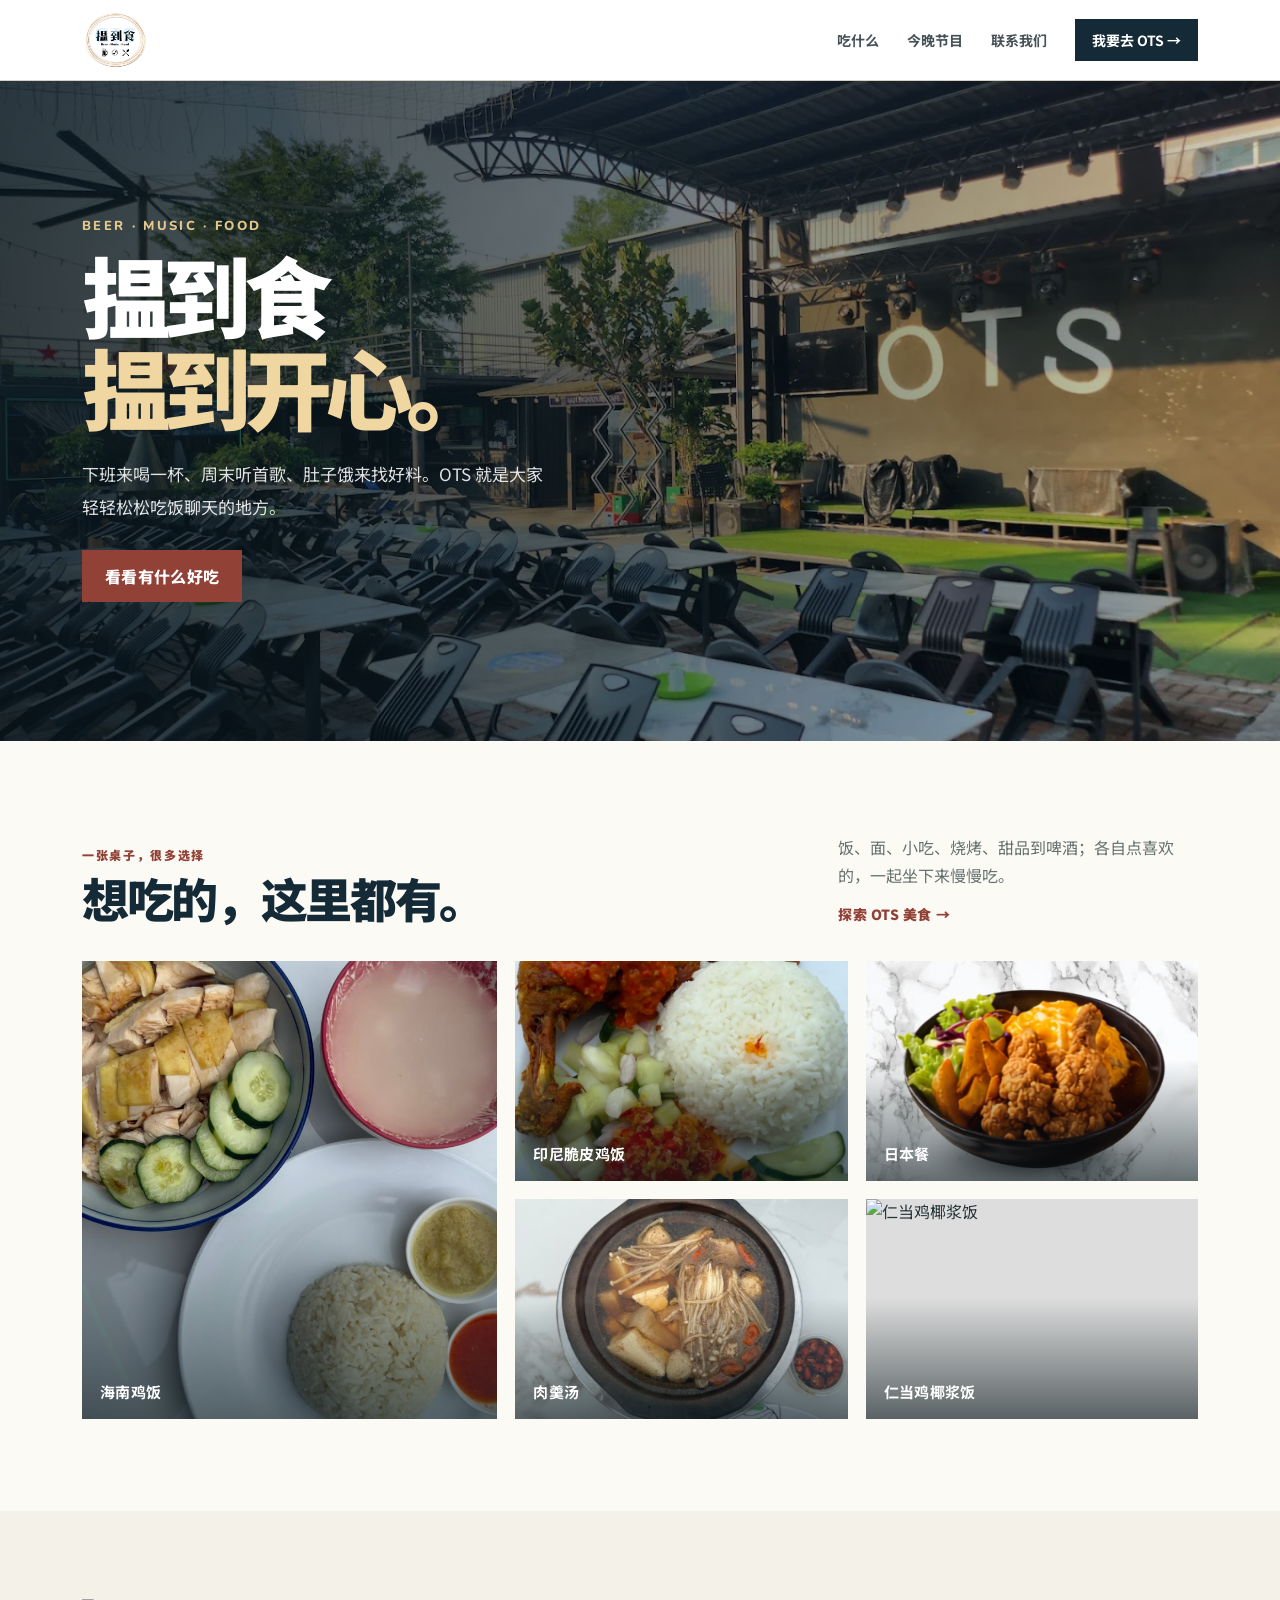
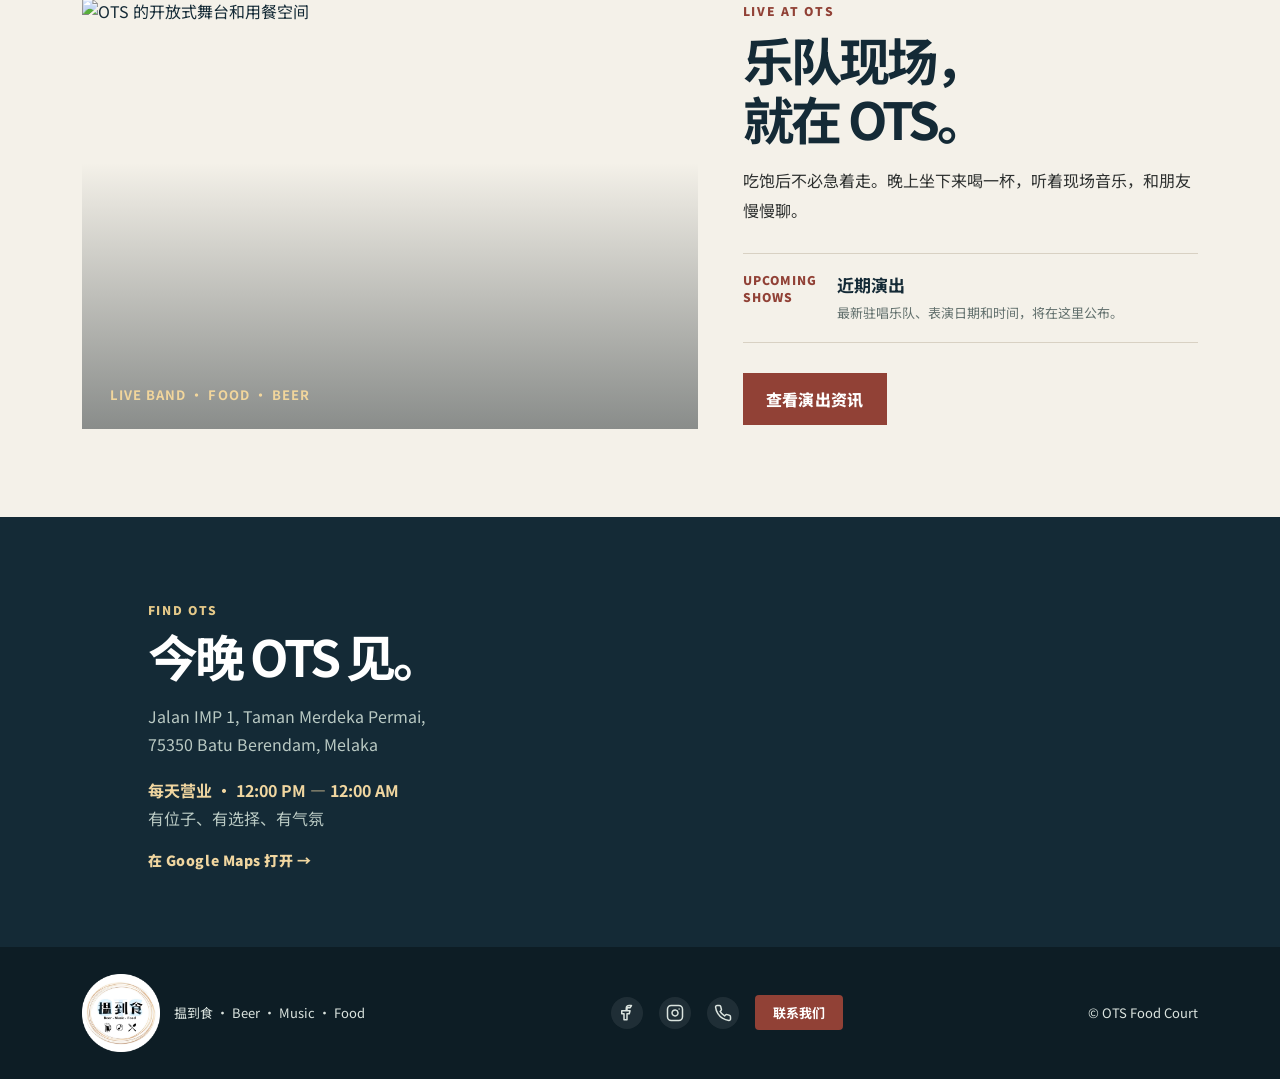
==== commit 41903290: "30/7" ====
--- a/index.html
+++ b/index.html
@@ -102,15 +102,15 @@
             <b>印尼脆皮鸡饭</b>
           </article>
           <article class="food-card">
-            <img src="assets/ots-sushi.webp" alt="寿司">
-            <b>日本寿司</b>
+            <img src="assets/japanese-rice.png" alt="日本餐">
+            <b>日本餐</b>
           </article>
           <article class="food-card">
             <img src="assets/rou-geng-tang.jpeg" alt="肉羹汤">
             <b>肉羹汤</b>
           </article>
           <article class="food-card">
-            <img src="assets/nasi-lemak.jpeg" alt="仁当鸡椰浆饭">
+            <img src="assets/nasi-lemak.png" alt="仁当鸡椰浆饭">
             <b>仁当鸡椰浆饭</b>
           </article>
         </div>
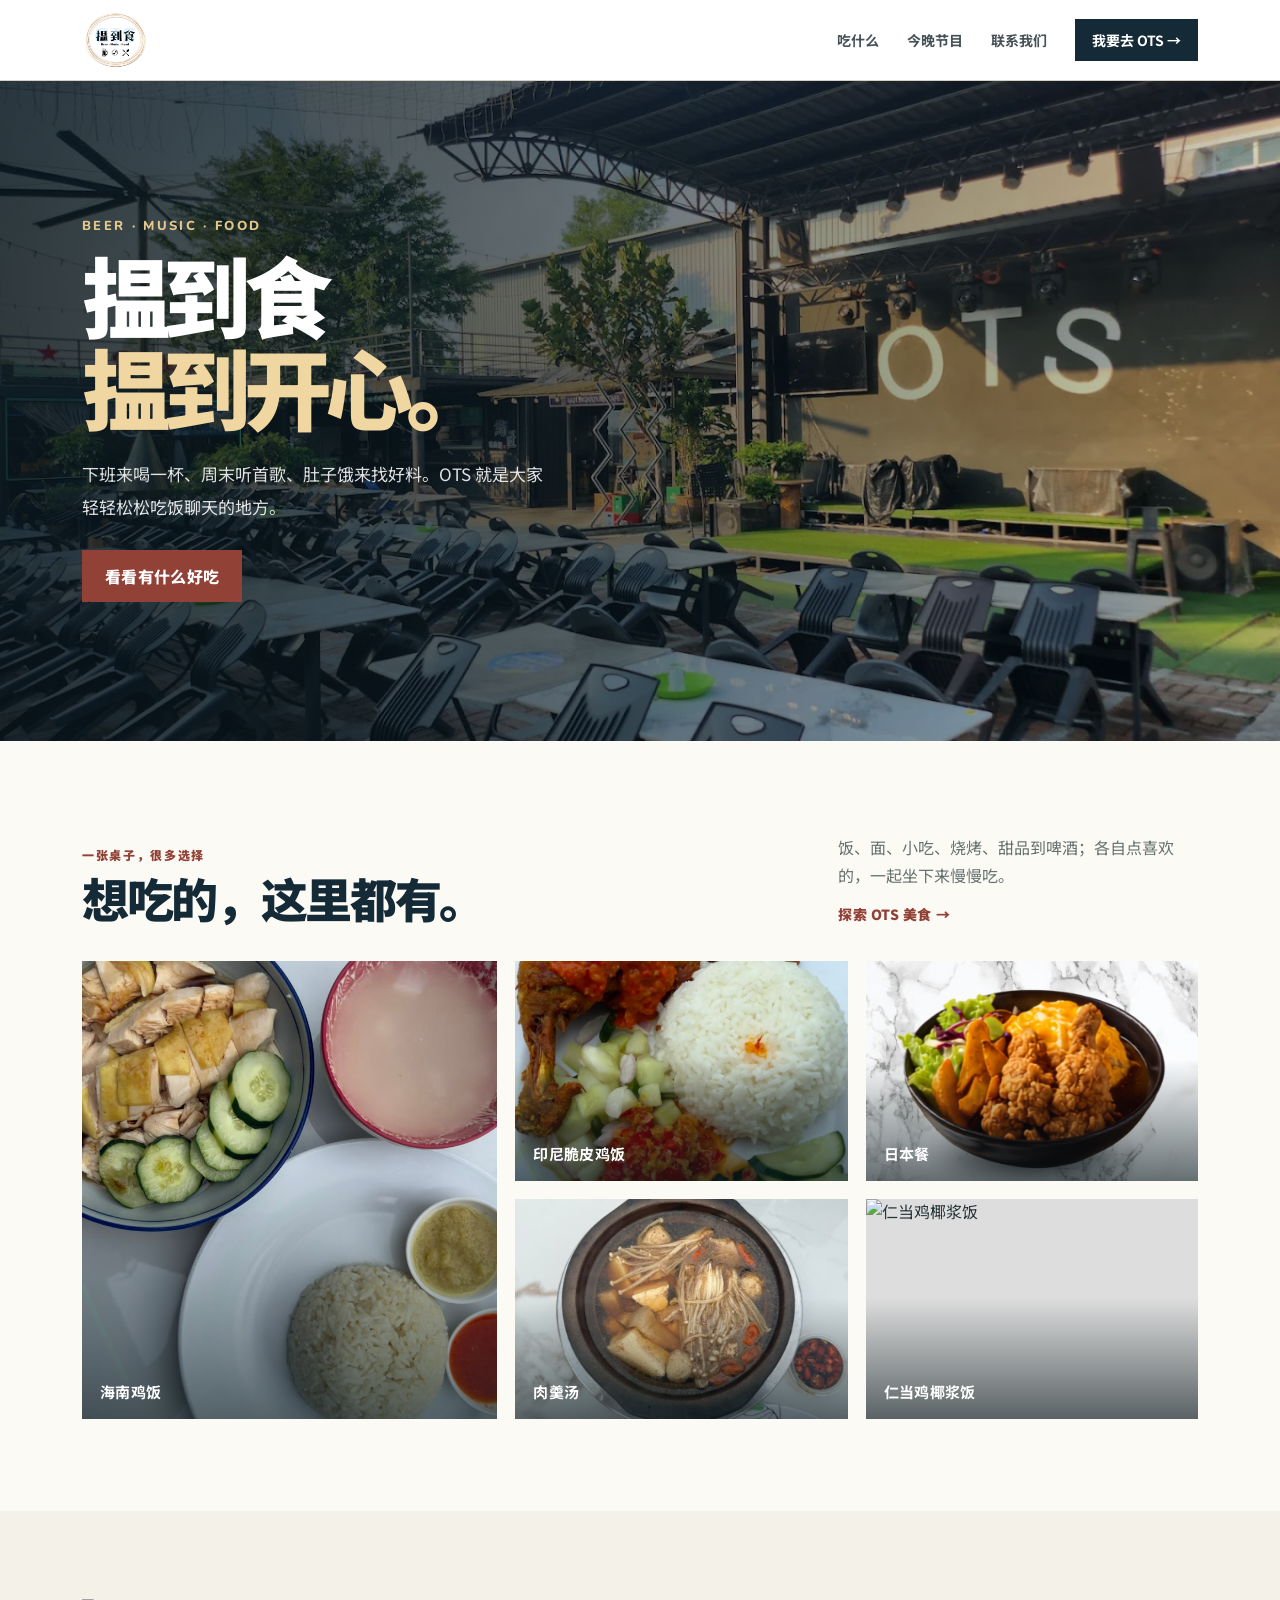
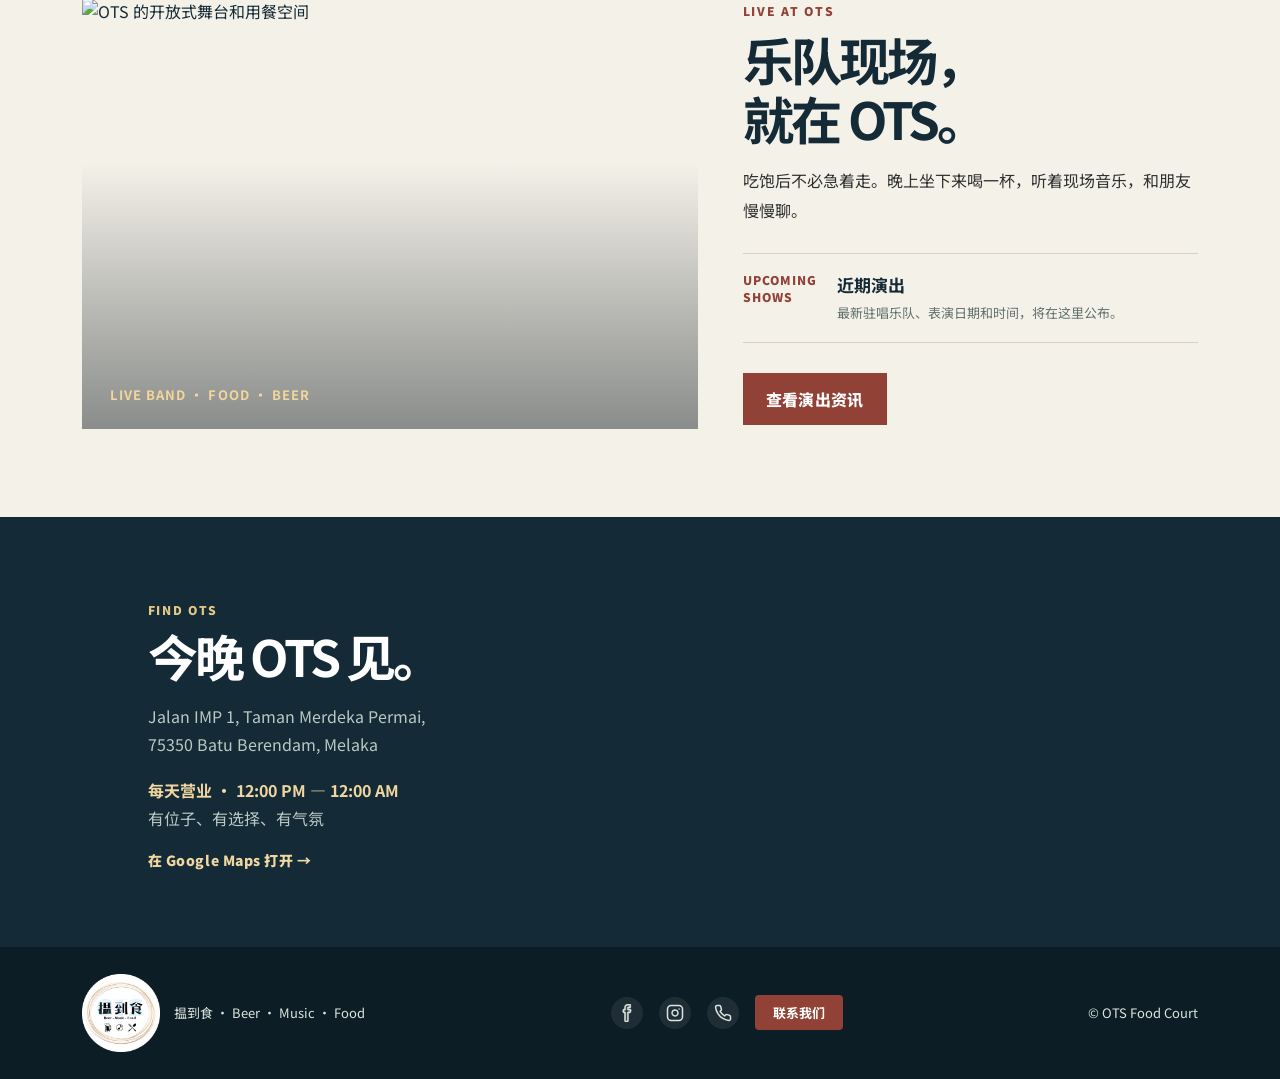
==== commit d15886ef: "ym" ====
--- a/index.html
+++ b/index.html
@@ -48,17 +48,9 @@
       <a class="visit" href="#find-us">我要去 OTS &rarr;</a>
       <div class="mobile-social">
         <a href="https://www.facebook.com/OtsFoodFactory" target="_blank" rel="noopener" aria-label="Facebook">
-          <svg xmlns="http://www.w3.org/2000/svg" viewBox="0 0 24 24">
-            <path d="M18 2h-3a4 4 0 0 0-4 4v3H5v4h3v8h4v-8h3l1-4h-4V6a1 1 0 0 1 1-1h3z"/>
-          </svg>
-        </a>
+          <svg viewBox="-5 0 20 20" version="1.1" xmlns="http://www.w3.org/2000/svg" xmlns:xlink="http://www.w3.org/1999/xlink" fill="#000000"><g id="SVGRepo_bgCarrier" stroke-width="0"></g><g id="SVGRepo_tracerCarrier" stroke-linecap="round" stroke-linejoin="round"></g><g id="SVGRepo_iconCarrier"> <title>facebook [#176]</title> <desc>Created with Sketch.</desc> <defs> </defs> <g id="Page-1" stroke="none" stroke-width="1" fill="none" fill-rule="evenodd"> <g id="Dribbble-Light-Preview" transform="translate(-385.000000, -7399.000000)" fill="#000000"> <g id="icons" transform="translate(56.000000, 160.000000)"> <path d="M335.821282,7259 L335.821282,7250 L338.553693,7250 L339,7246 L335.821282,7246 L335.821282,7244.052 C335.821282,7243.022 335.847593,7242 337.286884,7242 L338.744689,7242 L338.744689,7239.14 C338.744689,7239.097 337.492497,7239 336.225687,7239 C333.580004,7239 331.923407,7240.657 331.923407,7243.7 L331.923407,7246 L329,7246 L329,7250 L331.923407,7250 L331.923407,7259 L335.821282,7259 Z" id="facebook-[#176]"> </path> </g> </g> </g> </g></svg>        </a>
         <a href="https://www.instagram.com/ots_foodfactory/" target="_blank" rel="noopener" aria-label="Instagram">
-          <svg xmlns="http://www.w3.org/2000/svg" viewBox="0 0 24 24">
-            <rect x="2" y="2" width="20" height="20" rx="5" ry="5"/>
-            <path d="M16 11.37A4 4 0 1 1 12.63 8 4 4 0 0 1 16 11.37z"/>
-            <line x1="17.5" y1="6.5" x2="17.51" y2="6.5"/>
-          </svg>
-        </a>
+          <svg fill="#000000" height="200px" width="200px" version="1.1" id="Shopicons" xmlns="http://www.w3.org/2000/svg" xmlns:xlink="http://www.w3.org/1999/xlink" viewBox="0 0 48 48" xml:space="preserve"><g id="SVGRepo_bgCarrier" stroke-width="0"></g><g id="SVGRepo_tracerCarrier" stroke-linecap="round" stroke-linejoin="round"></g><g id="SVGRepo_iconCarrier"> <style type="text/css"> .st0{fill:none;} </style> <g> <path class="st0" d="M0,0h48v48H0V0z"></path> <path d="M36,4H12c-4.4,0-8,3.6-8,8v24c0,4.4,3.6,8,8,8h24c4.4,0,8-3.6,8-8V12C44,7.6,40.4,4,36,4z M24,34c-5.5,0-10-4.5-10-10 s4.5-10,10-10s10,4.5,10,10S29.5,34,24,34z M35,15c-1.1,0-2-0.9-2-2c0-1.1,0.9-2,2-2s2,0.9,2,2C37,14.1,36.1,15,35,15z"></path> </g> </g></svg>        </a>
         <a href="tel:+60166655996" aria-label="Phone">
           <svg xmlns="http://www.w3.org/2000/svg" viewBox="0 0 24 24">
             <path d="M22 16.92v3a2 2 0 0 1-2.18 2 19.79 19.79 0 0 1-8.63-3.07 19.5 19.5 0 0 1-6-6 19.79 19.79 0 0 1-3.07-8.67A2 2 0 0 1 4.11 2h3a2 2 0 0 1 2 1.72 12.84 12.84 0 0 0 .7 2.81 2 2 0 0 1-.45 2.11L8.09 9.91a16 16 0 0 0 6 6l1.27-1.27a2 2 0 0 1 2.11-.45 12.84 12.84 0 0 0 2.81.7A2 2 0 0 1 22 16.92z"/>
@@ -172,14 +164,17 @@
       <div class="footer-social">
         <a class="social-link" href="https://www.facebook.com/OtsFoodFactory" target="_blank" rel="noopener"
           aria-label="Facebook">
-          <svg xmlns="http://www.w3.org/2000/svg" width="20" height="20" viewBox="0 0 24 24" fill="none"
-            stroke="#dbe4df" stroke-width="2" stroke-linecap="round" stroke-linejoin="round">
-            <path d="M18 2h-3a4 4 0 0 0-4 4v3H5v4h3v8h4v-8h3l1-4h-4V6a1 1 0 0 1 1-1h3z"/>
+          <svg fill="#D9E2DD" xmlns="http://www.w3.org/2000/svg" preserveAspectRatio="xMidYMid" viewBox="0 0 14.906 32" stroke="#D9E2DD">
+            <g id="SVGRepo_bgCarrier" stroke-width="0"></g>
+            <g id="SVGRepo_tracerCarrier" stroke-linecap="round" stroke-linejoin="round"></g>
+            <g id="SVGRepo_iconCarrier"> 
+              <path d="M14.874,11.167 L14.262,14.207 C14.062,15.208 13.100,15.992 12.072,15.992 L10.000,15.992 L10.000,30.000 C10.000,31.104 9.159,32.000 8.049,32.000 L5.030,32.000 C3.920,32.000 3.017,31.102 3.017,29.999 L3.017,15.992 L2.011,15.992 C0.901,15.992 -0.002,15.095 -0.002,13.991 L-0.002,10.990 C-0.002,9.887 0.901,8.989 2.011,8.989 L3.017,8.989 L3.017,6.003 C3.017,2.716 5.693,0.041 8.994,0.013 C9.015,0.012 9.033,0.001 9.055,0.001 L13.081,0.001 C13.636,0.001 14.000,0.448 14.000,1.000 L14.000,6.000 C14.000,6.553 13.636,7.004 13.081,7.004 L10.061,7.004 L10.060,8.989 L13.079,8.989 C13.645,8.989 14.167,9.228 14.509,9.644 C14.852,10.059 14.985,10.615 14.874,11.167 ZM9.092,10.990 C9.078,10.991 9.067,10.998 9.053,10.998 L9.053,10.998 C8.497,10.997 8.046,10.549 8.047,9.997 L8.047,9.990 C8.047,9.990 8.047,9.990 8.047,9.990 C8.047,9.990 8.047,9.990 8.047,9.990 L8.049,6.003 C8.049,5.450 8.499,5.003 9.055,5.003 L12.074,5.003 L12.074,2.002 L9.094,2.002 C9.077,2.002 9.063,2.011 9.045,2.011 C6.831,2.011 5.030,3.802 5.030,6.003 L5.030,10.005 C5.030,10.558 4.579,11.006 4.023,11.006 C3.996,11.006 3.973,10.992 3.946,10.990 L2.011,10.990 L2.011,13.991 L4.023,13.991 C4.579,13.991 5.030,14.439 5.030,14.992 C5.030,15.044 5.008,15.088 5.000,15.138 L5.000,30.000 L8.049,29.999 L8.049,15.002 C8.049,14.998 8.047,14.995 8.047,14.992 C8.047,14.439 8.497,13.991 9.053,13.991 L12.072,13.991 C12.145,13.991 12.275,13.886 12.288,13.816 L12.857,10.990 L9.092,10.990 Z"></path> 
+            </g>
           </svg>
         </a>
         <a class="social-link" href="https://www.instagram.com/ots_foodfactory/" target="_blank" rel="noopener"
           aria-label="Instagram">
-          <svg xmlns="http://www.w3.org/2000/svg" width="20" height="20" viewBox="0 0 24 24" fill="none"
+          <svg xmlns="file:///C:/Users/User/Downloads/instagram.svg" width="20" height="20" viewBox="0 0 24 24" fill="none"
             stroke="#dbe4df" stroke-width="2" stroke-linecap="round" stroke-linejoin="round">
             <rect x="2" y="2" width="20" height="20" rx="5" ry="5"/>
             <path d="M16 11.37A4 4 0 1 1 12.63 8 4 4 0 0 1 16 11.37z"/>
--- a/style.css
+++ b/style.css
@@ -443,6 +443,7 @@
     /* Show mobile-only visit button in header bar */
     .nav-visit-mobile {
         display: block;
+        font-weight: 600;
     }
 
     .site-footer .footer-inner {
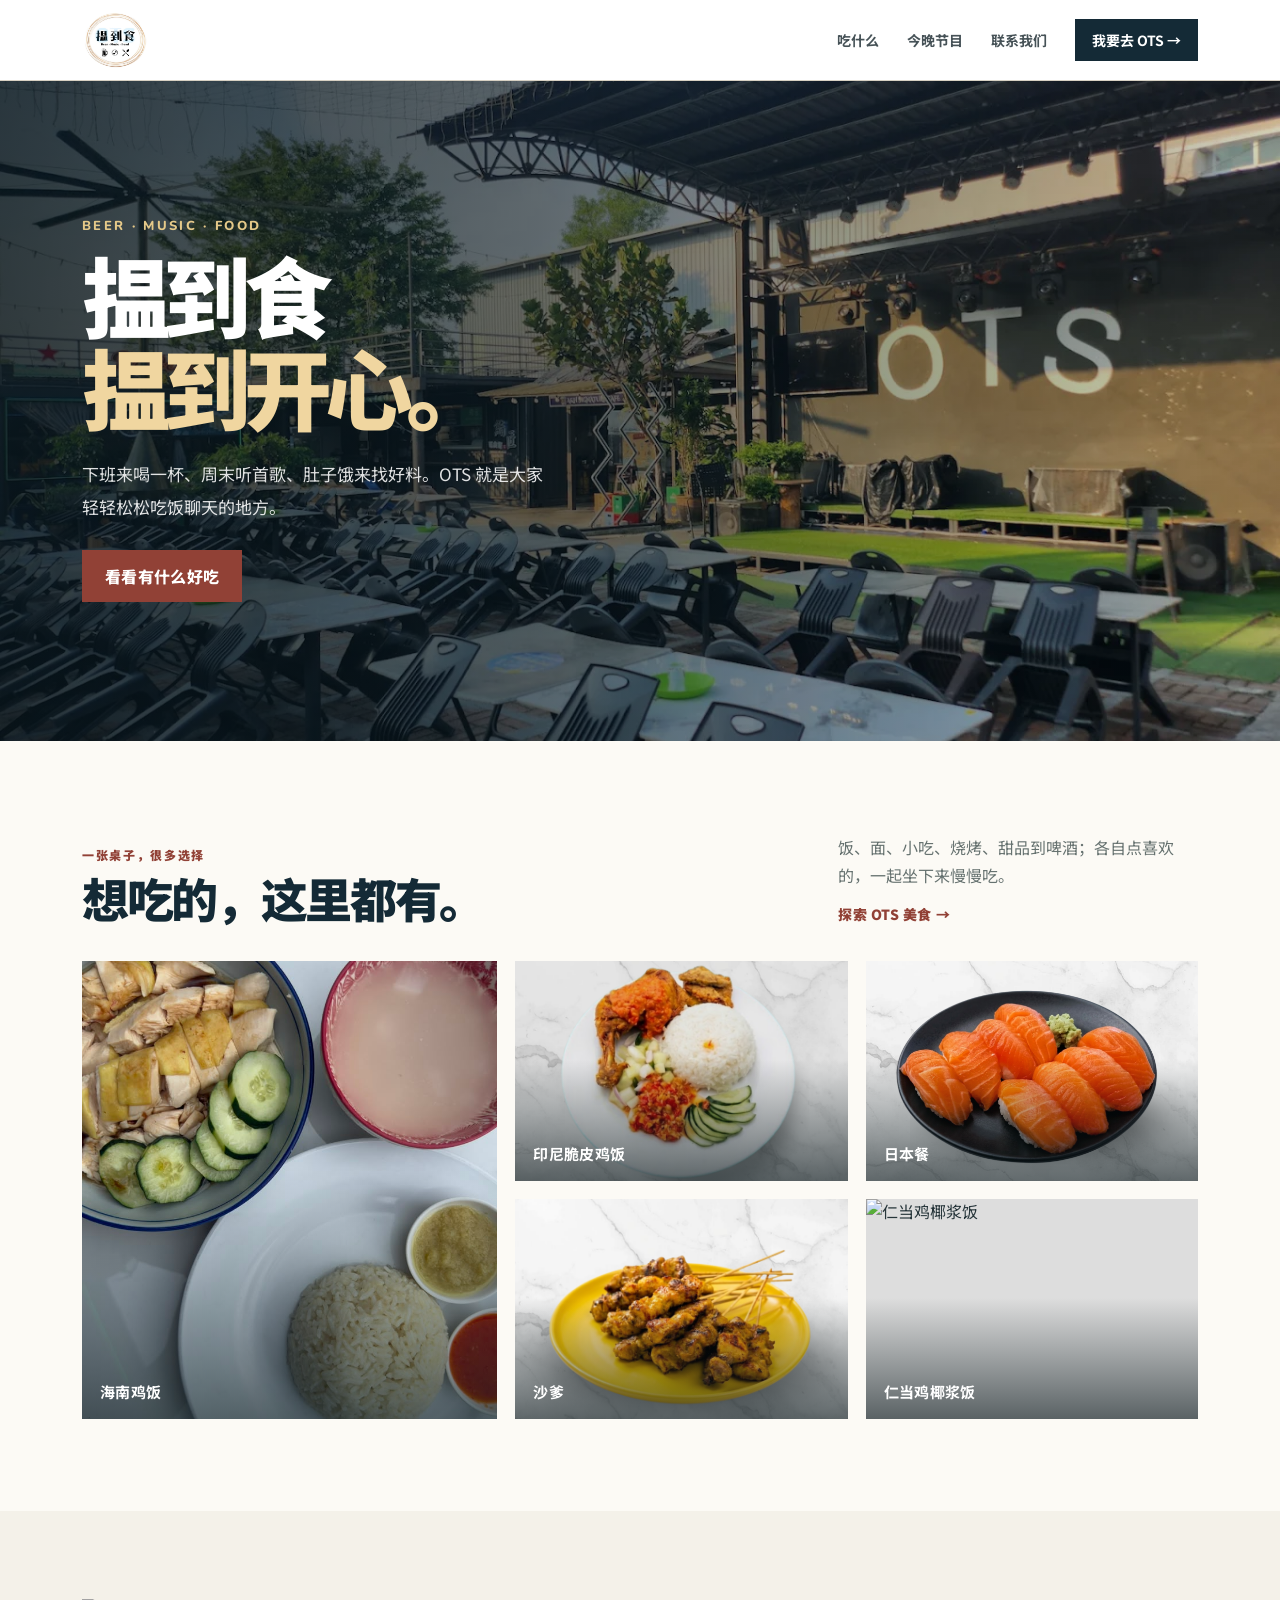
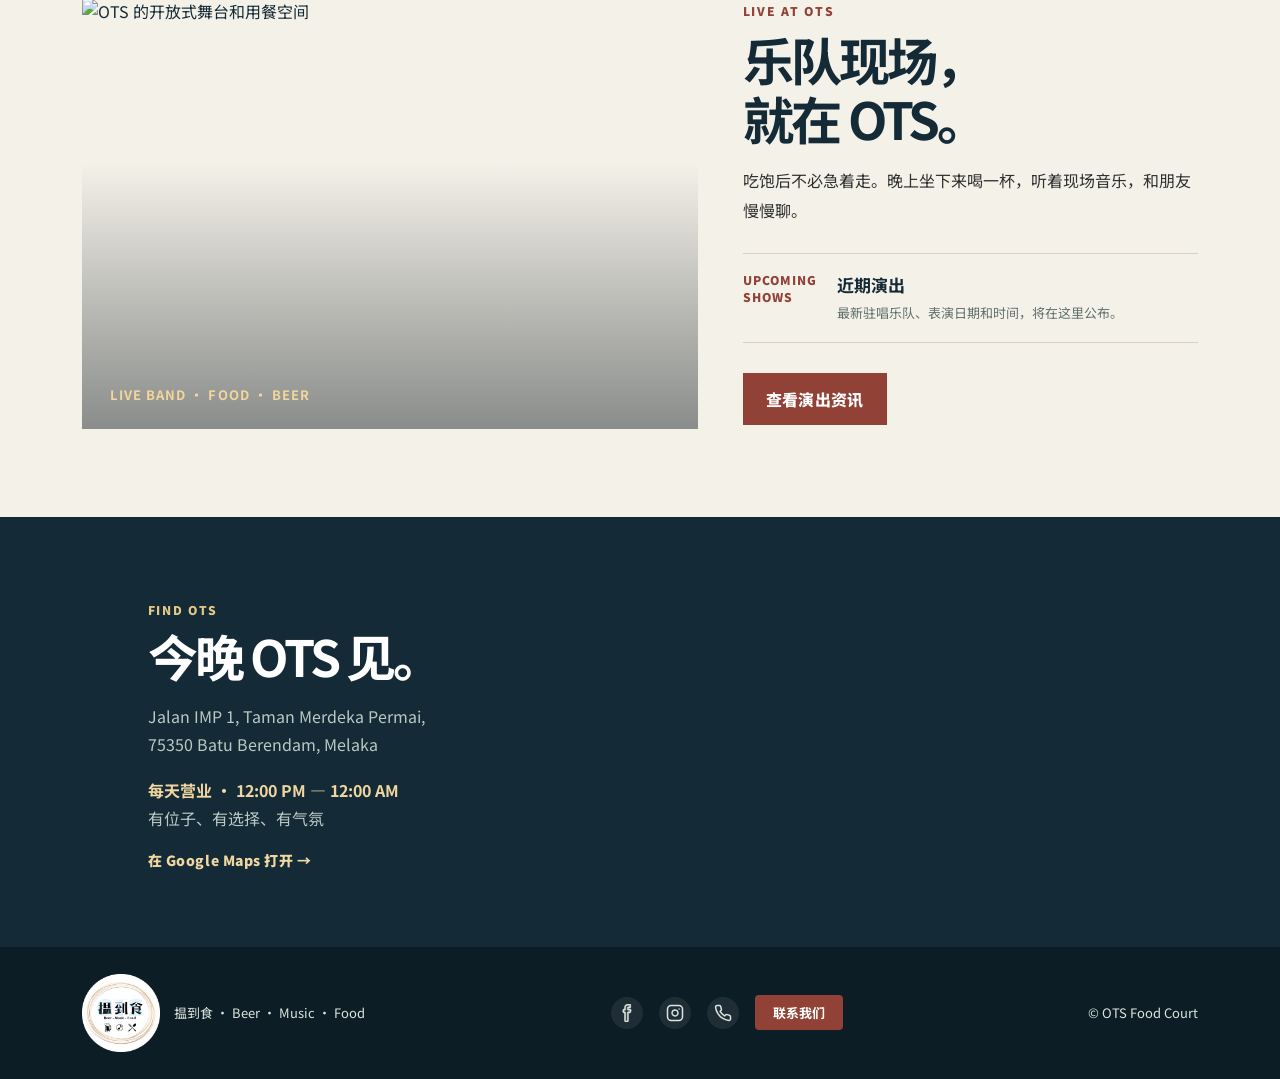
==== commit 5cfc92c6: "ym" ====
--- a/index.html
+++ b/index.html
@@ -90,16 +90,16 @@
             <b>海南鸡饭</b>
           </article>
           <article class="food-card">
-            <img src="assets/ayam-penyet.jpeg" alt="印尼脆皮鸡饭">
+            <img src="assets/ayam-penyet.png" alt="印尼脆皮鸡饭">
             <b>印尼脆皮鸡饭</b>
           </article>
           <article class="food-card">
-            <img src="assets/japanese-rice.png" alt="日本餐">
+            <img src="assets/sushi.png" alt="日本餐">
             <b>日本餐</b>
           </article>
           <article class="food-card">
-            <img src="assets/rou-geng-tang.jpeg" alt="肉羹汤">
-            <b>肉羹汤</b>
+            <img src="assets/satay.png" alt="沙爹">
+            <b>沙爹</b>
           </article>
           <article class="food-card">
             <img src="assets/nasi-lemak.png" alt="仁当鸡椰浆饭">
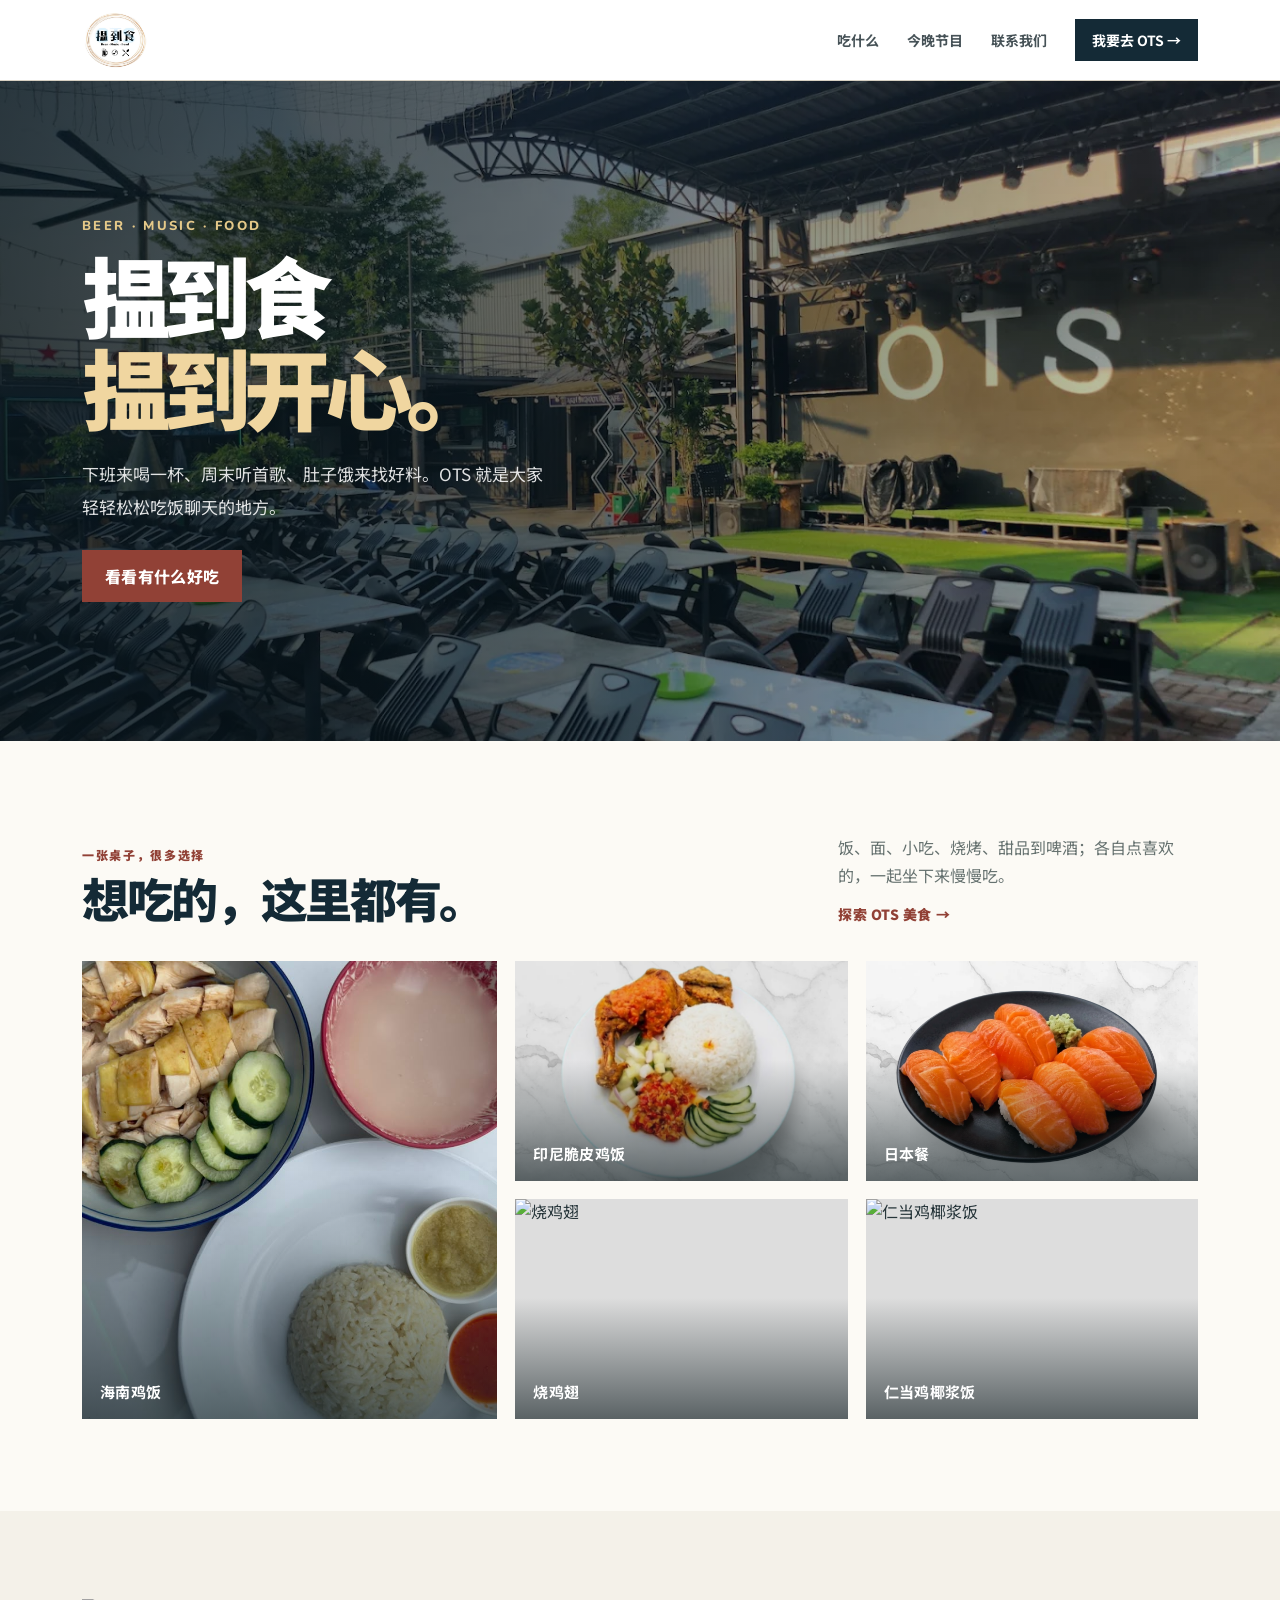
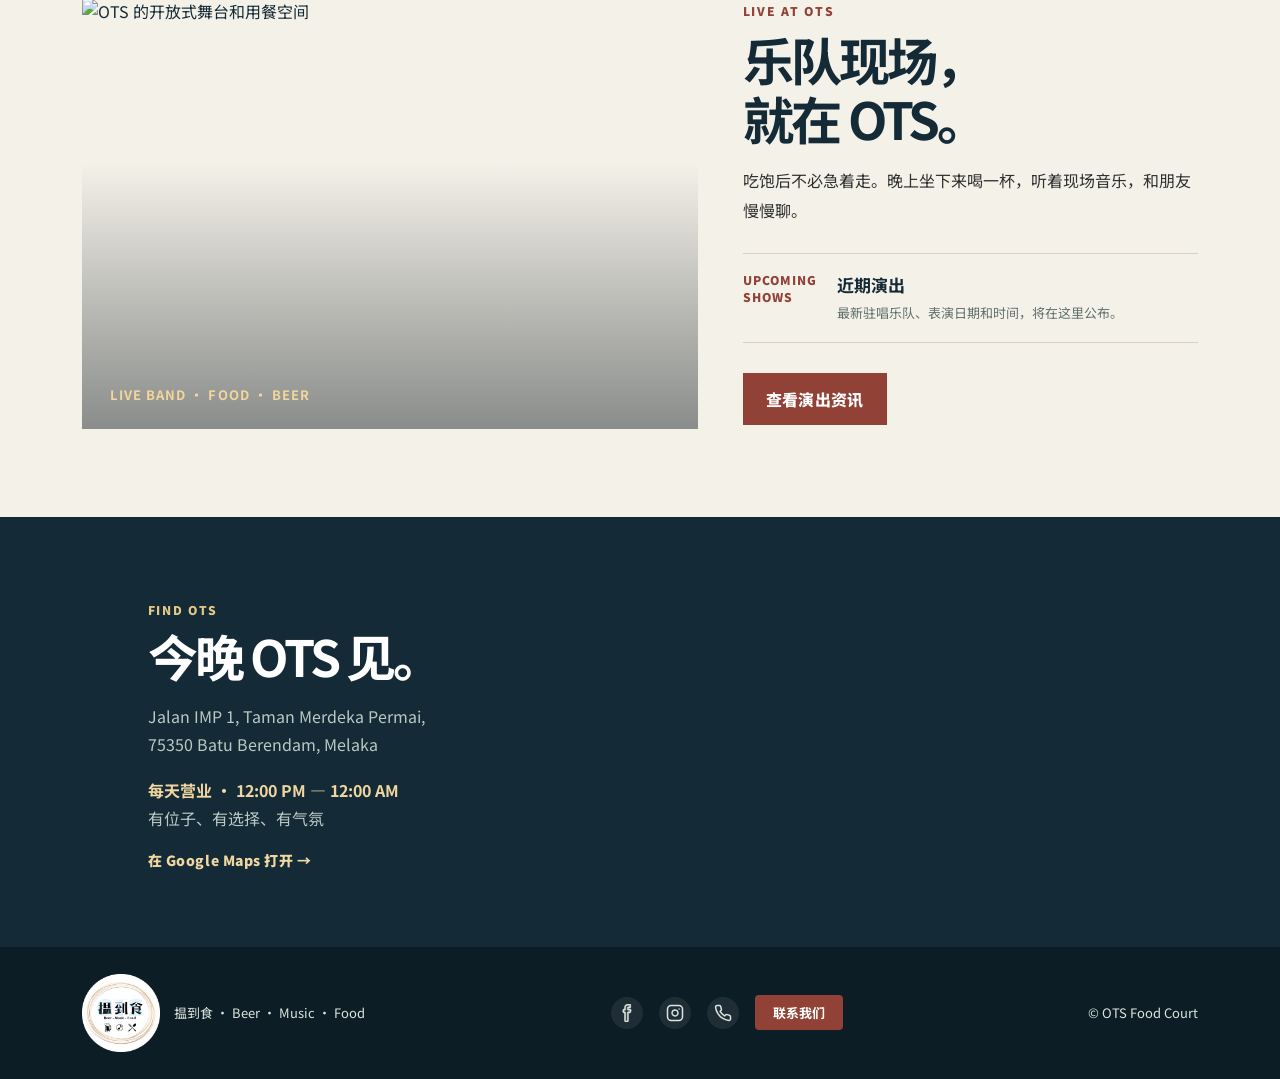
==== commit 4ff96e19: "contact" ====
--- a/index.html
+++ b/index.html
@@ -98,8 +98,8 @@
             <b>日本餐</b>
           </article>
           <article class="food-card">
-            <img src="assets/satay.png" alt="沙爹">
-            <b>沙爹</b>
+            <img src="assets/chicken-wing.png" alt="烧鸡翅">
+            <b>烧鸡翅</b>
           </article>
           <article class="food-card">
             <img src="assets/nasi-lemak.png" alt="仁当鸡椰浆饭">
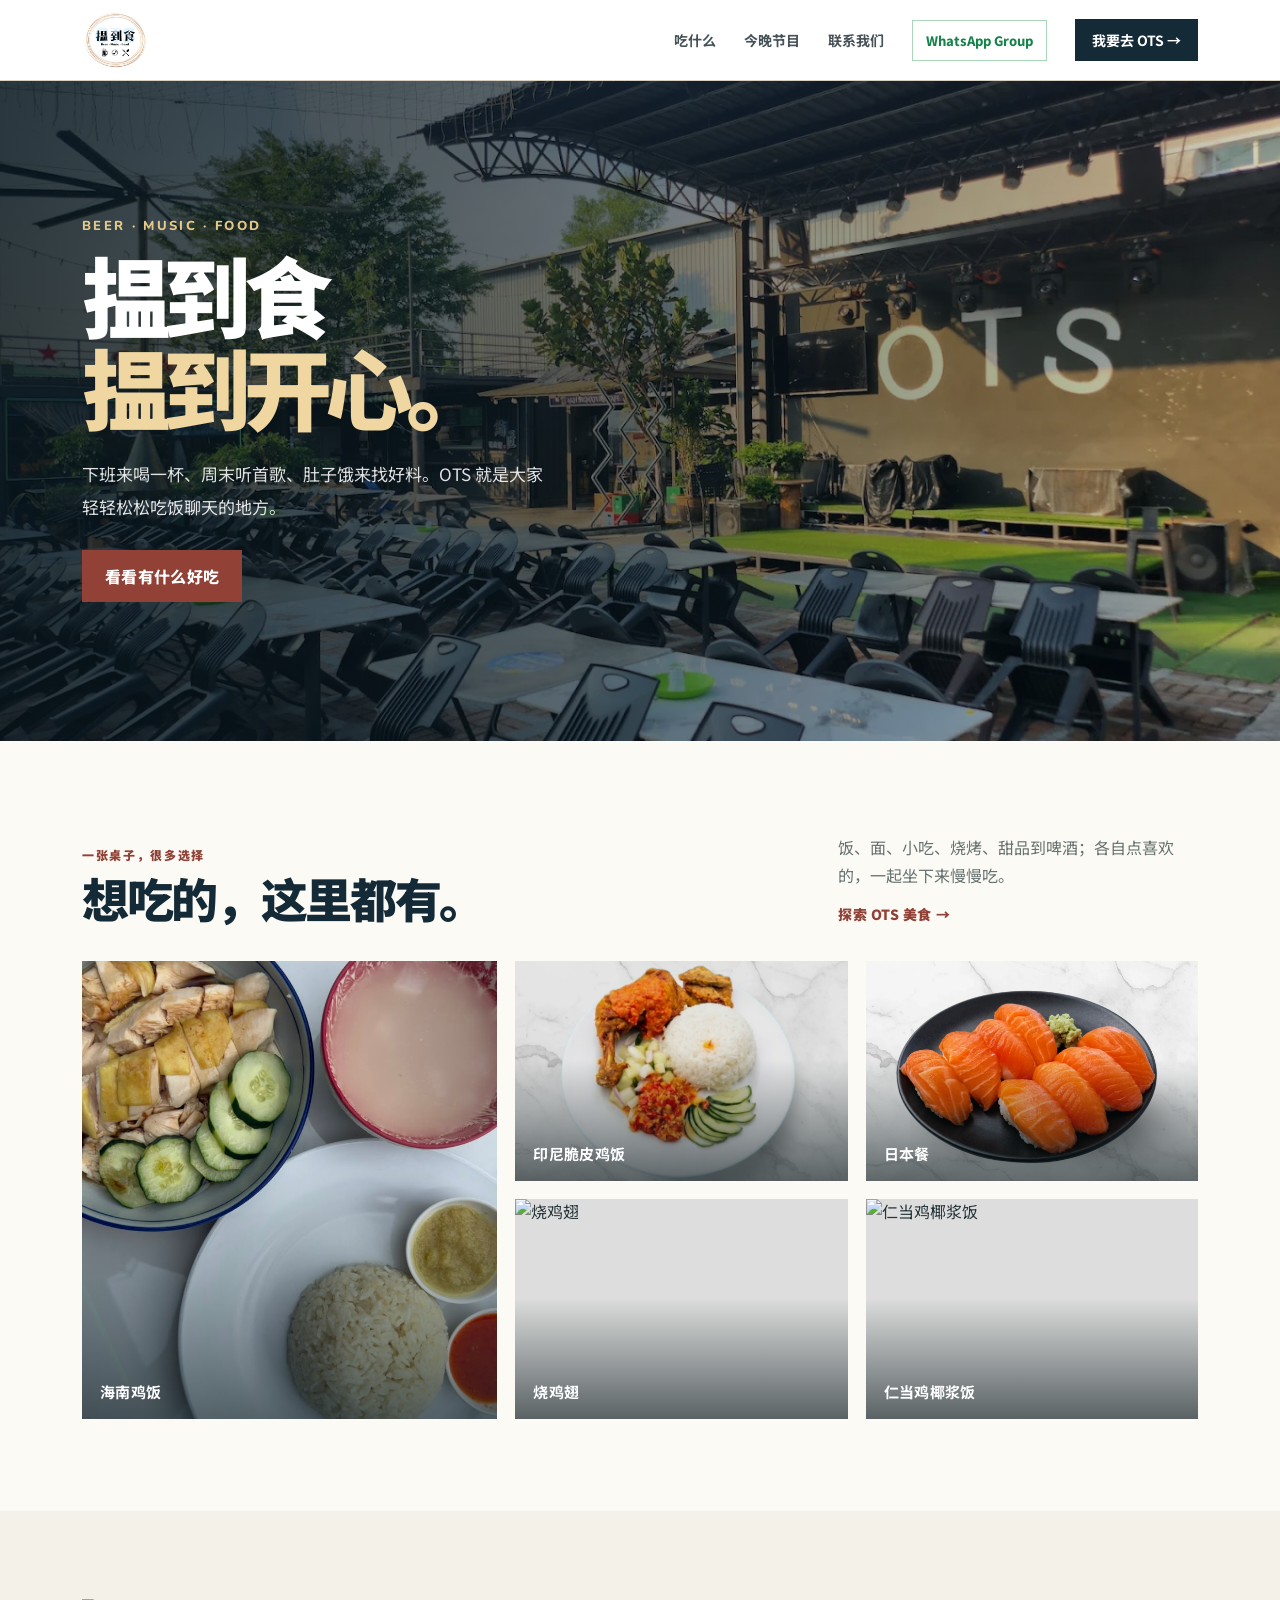
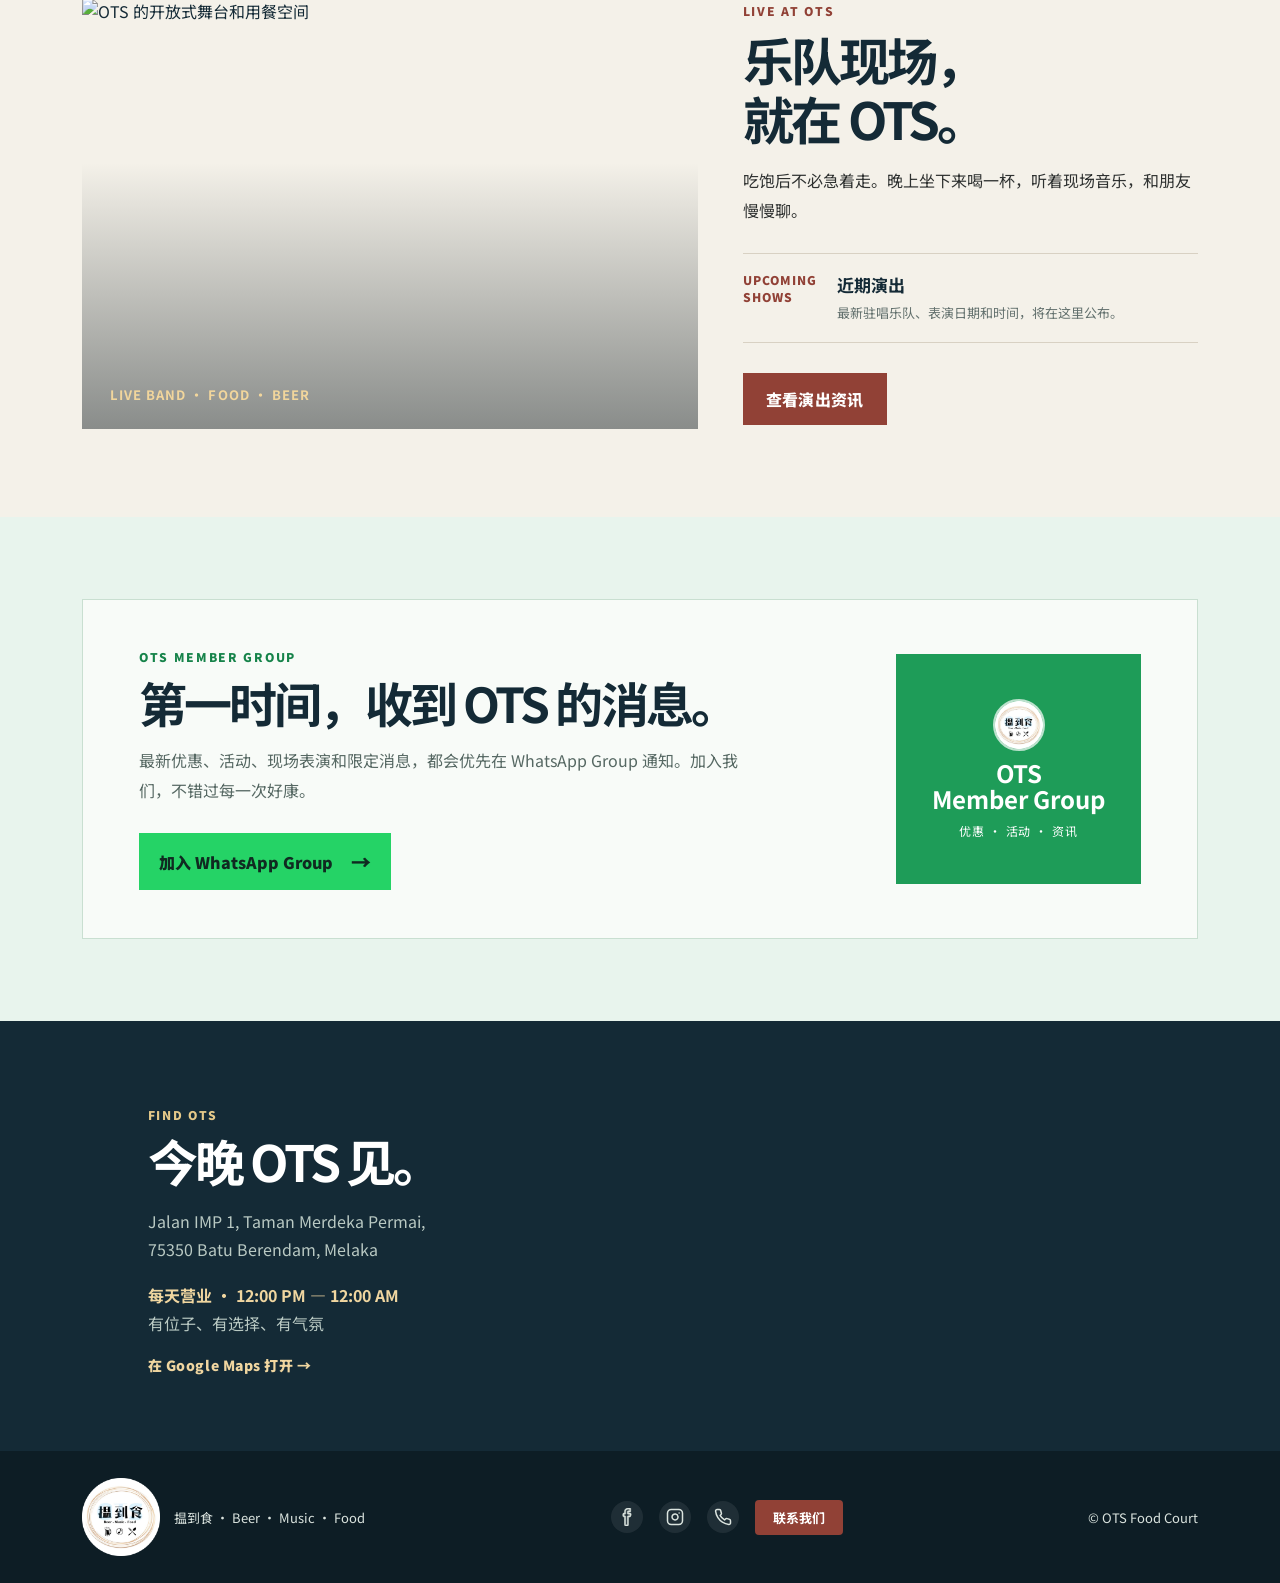
==== commit e0f12c53: "ym" ====
--- a/index.html
+++ b/index.html
@@ -32,6 +32,7 @@
         <a href="food.html" class="nav-tab">吃什么</a>
         <a href="music.html" class="nav-tab">今晚节目</a>
         <a href="contact.html" class="nav-tab">联系我们</a>
+        <a class="whatsapp-nav" href="#whatsapp-group">WhatsApp Group</a>
         <a class="visit" href="#find-us">我要去 OTS &rarr;</a>
       </div>
       <div class="nav-visit-mobile"><a class="visit" href="#find-us">我要去 OTS &rarr;</a></div>
@@ -45,6 +46,7 @@
       <a href="food.html">吃什么</a>
       <a href="music.html">今晚节目</a>
       <a href="contact.html">联系我们</a>
+      <a class="whatsapp-nav" href="#whatsapp-group">WhatsApp Group</a>
       <a class="visit" href="#find-us">我要去 OTS &rarr;</a>
       <div class="mobile-social">
         <a href="https://www.facebook.com/OtsFoodFactory" target="_blank" rel="noopener" aria-label="Facebook">
@@ -133,6 +135,12 @@
       </div>
     </section>
 
+    <section class="whatsapp-section" id="whatsapp-group">
+      <div class="whatsapp-inner">
+        <div class="whatsapp-copy"><div class="kicker">OTS MEMBER GROUP</div><h2>第一时间，收到 OTS 的消息。</h2><p>最新优惠、活动、现场表演和限定消息，都会优先在 WhatsApp Group 通知。加入我们，不错过每一次好康。</p><a class="whatsapp-join" href="https://chat.whatsapp.com/CiQunigZOJkLYLieUkHEwC" target="_blank" rel="noopener">加入 WhatsApp Group <span>→</span></a></div>
+        <div class="whatsapp-note"><div class="whatsapp-icon"><img src="assets/ots-logo.png"></div><strong>OTS<br>Member Group</strong><span>优惠 · 活动 · 资讯</span></div>
+      </div>
+    </section>
     <section class="map-footer" id="find-us">
       <div class="map-layout">
         <div class="map-copy">
@@ -241,4 +249,4 @@
   </script>
 </body>
 
-</html>+</html>
--- a/style.css
+++ b/style.css
@@ -460,4 +460,7 @@
     .contact-btn {
         margin-top: 4px;
     }
-}+}
+
+/* --- WhatsApp Member Group --- */
+.whatsapp-section{background:#e8f4ed;padding:82px 22px}.whatsapp-inner{max-width:1116px;margin:auto;padding:48px 56px;display:flex;align-items:center;justify-content:space-between;gap:48px;background:#f8fbf8;border:1px solid #c9dfd1}.whatsapp-copy{max-width:610px}.whatsapp-copy .kicker{color:#16834a}.whatsapp-copy h2{margin:10px 0 16px;color:var(--navy);font-size:clamp(32px,4vw,48px);line-height:1.16;letter-spacing:-.06em}.whatsapp-copy p{margin:0 0 28px;color:#566863;line-height:1.85}.whatsapp-join{display:inline-flex;align-items:center;gap:18px;padding:14px 20px;background:#25d366;color:#102a21;font-weight:900}.whatsapp-join span{font-size:20px}.whatsapp-join:hover{background:#70e69a}.whatsapp-note{flex:0 0 245px;min-height:230px;display:flex;flex-direction:column;justify-content:center;align-items:center;gap:9px;text-align:center;background:#1e9c58;color:#fff}.whatsapp-icon{width:52px;height:52px;display:grid;place-items:center;border:2px solid rgba(255,255,255,.7);border-radius:50%;font-size:35px;line-height:1}.whatsapp-note strong{font-size:24px;line-height:1.1}.whatsapp-note span{font-size:12px;letter-spacing:.08em}.whatsapp-nav{padding:10px 13px;color:#16834a;font-size:13px;font-weight:800;border:1px solid #a8d8b8}@media(max-width:720px){.whatsapp-section{padding:58px 22px}.whatsapp-inner{padding:35px 26px;display:block}.whatsapp-note{margin-top:30px;min-height:180px}.whatsapp-nav{display:none}}
--- a/homepage.css
+++ b/homepage.css
@@ -397,4 +397,6 @@
     background: #f4f1e9;
     color: var(--navy);
     }
-}+}
+/* --- WhatsApp Member Group --- */
+.whatsapp-section{background:#e8f4ed;padding:82px 22px}.whatsapp-inner{max-width:1116px;margin:auto;padding:48px 56px;display:flex;align-items:center;justify-content:space-between;gap:48px;background:#f8fbf8;border:1px solid #c9dfd1}.whatsapp-copy{max-width:610px}.whatsapp-copy .kicker{color:#16834a}.whatsapp-copy h2{margin:10px 0 16px;color:var(--navy);font-size:clamp(32px,4vw,48px);line-height:1.16;letter-spacing:-.06em}.whatsapp-copy p{margin:0 0 28px;color:#566863;line-height:1.85}.whatsapp-join{display:inline-flex;align-items:center;gap:18px;padding:14px 20px;background:#25d366;color:#102a21;font-weight:900}.whatsapp-join span{font-size:20px}.whatsapp-join:hover{background:#70e69a}.whatsapp-note{flex:0 0 245px;min-height:230px;display:flex;flex-direction:column;justify-content:center;align-items:center;gap:9px;text-align:center;background:#1e9c58;color:#fff}.whatsapp-icon{width:52px;height:52px;display:grid;place-items:center;border:2px solid rgba(255,255,255,.7);border-radius:50%;font-size:35px;line-height:1}.whatsapp-note strong{font-size:24px;line-height:1.1}.whatsapp-note span{font-size:12px;letter-spacing:.08em}.whatsapp-nav{padding:10px 13px;color:#16834a;font-size:13px;font-weight:800;border:1px solid #a8d8b8}@media(max-width:720px){.whatsapp-section{padding:58px 22px}.whatsapp-inner{padding:35px 26px;display:block}.whatsapp-note{margin-top:30px;min-height:180px}.whatsapp-nav{display:none}}
